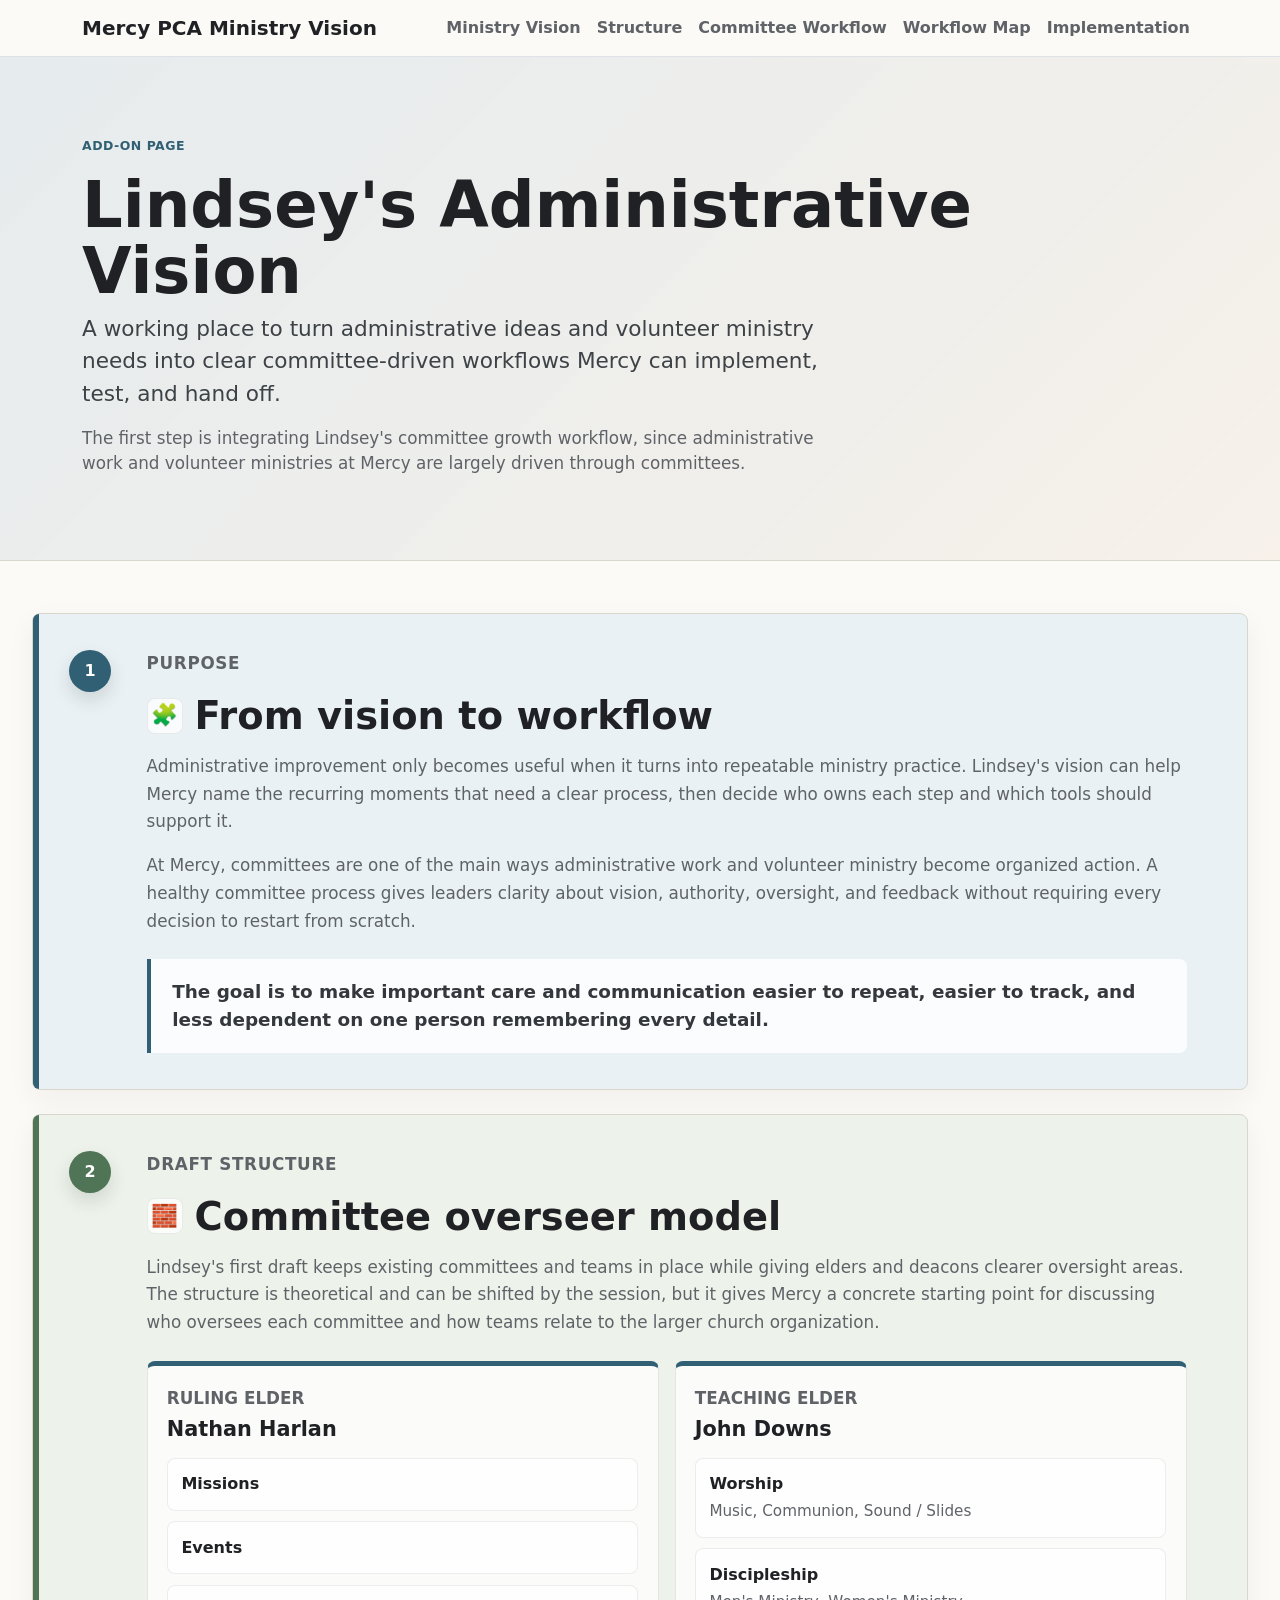
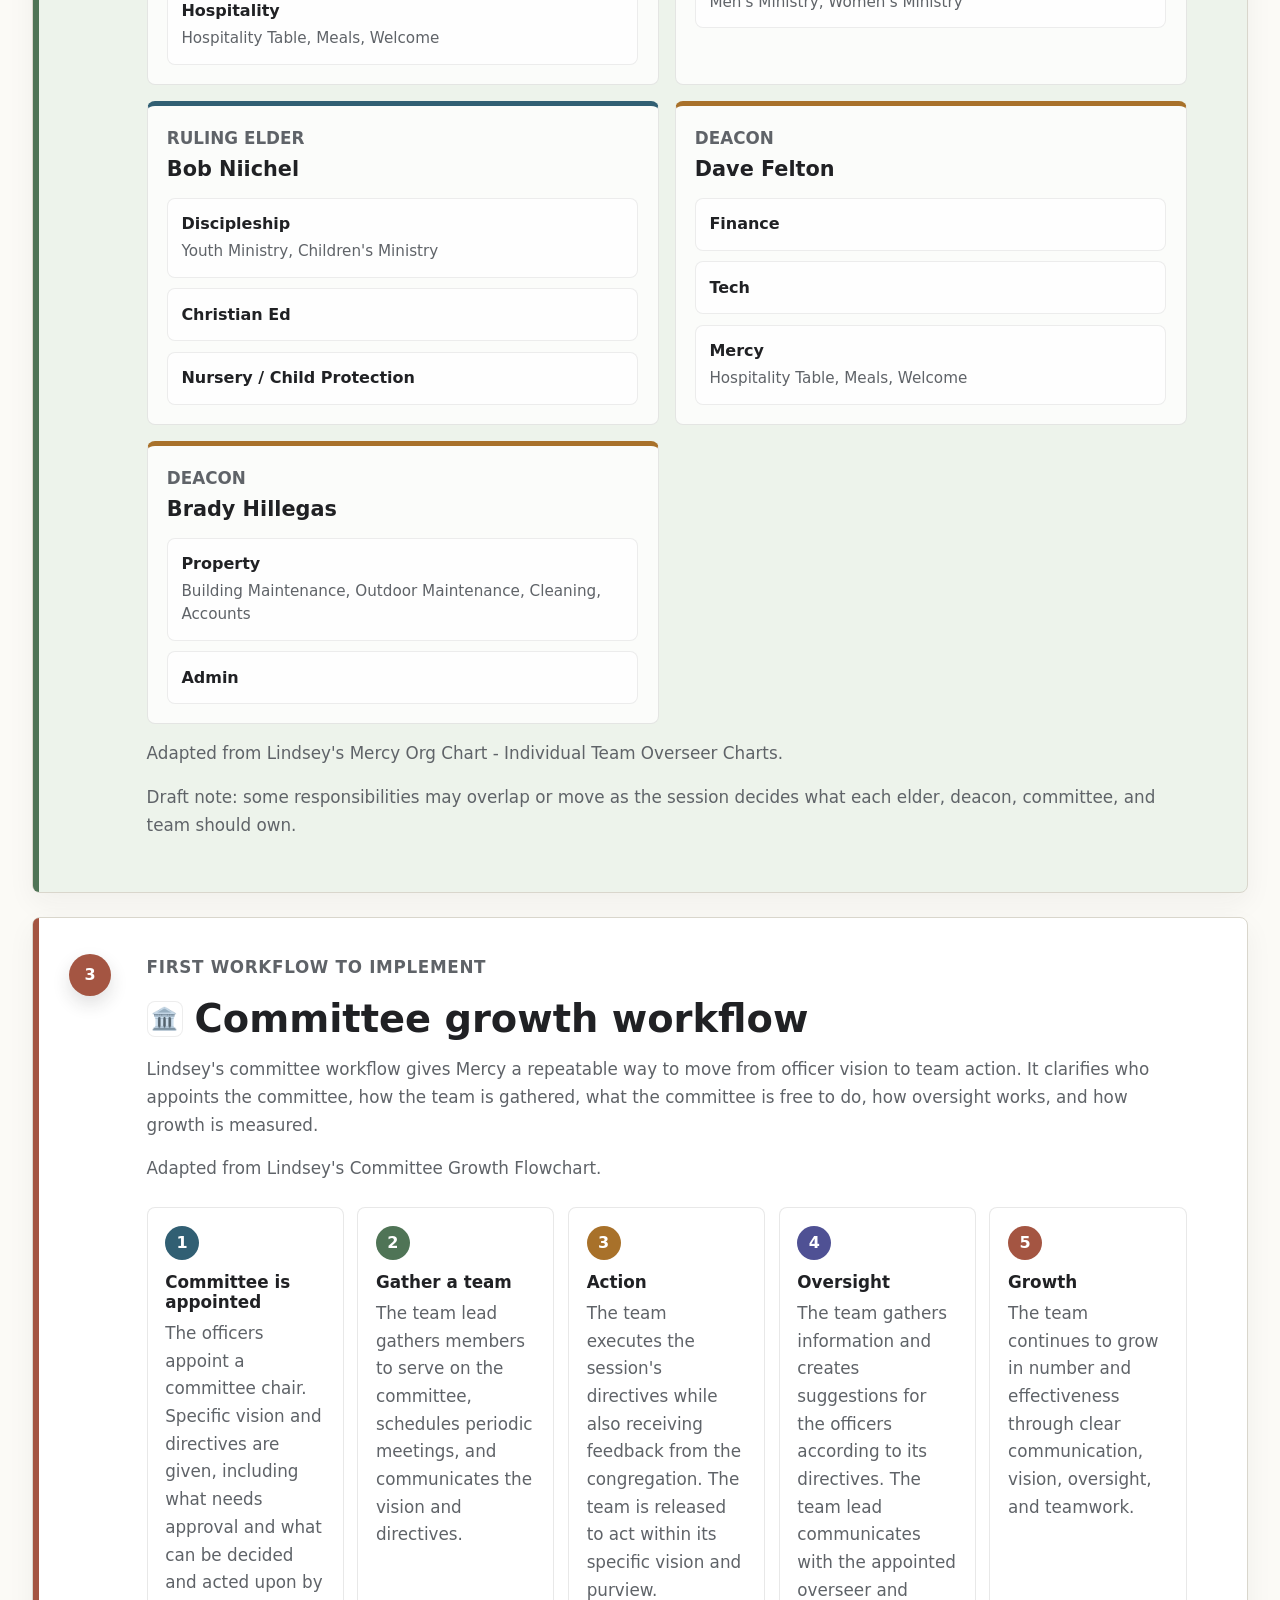
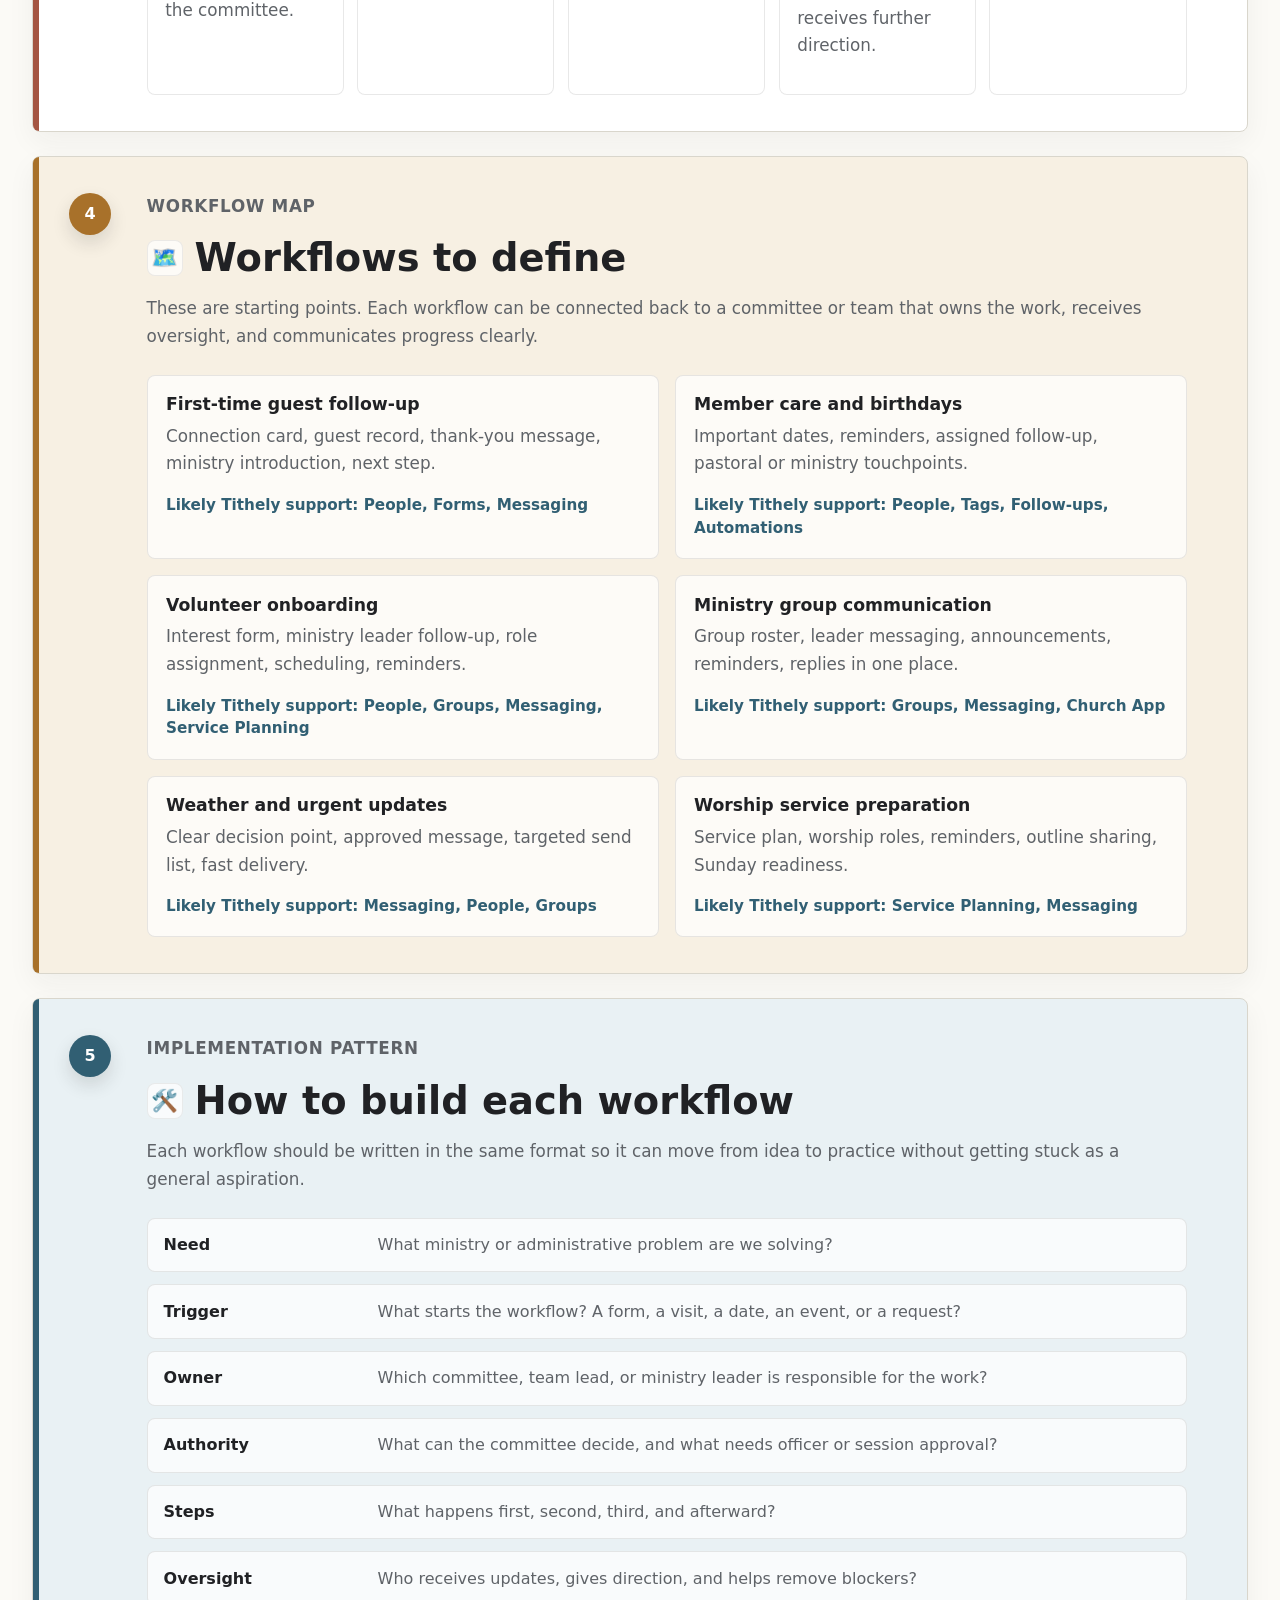
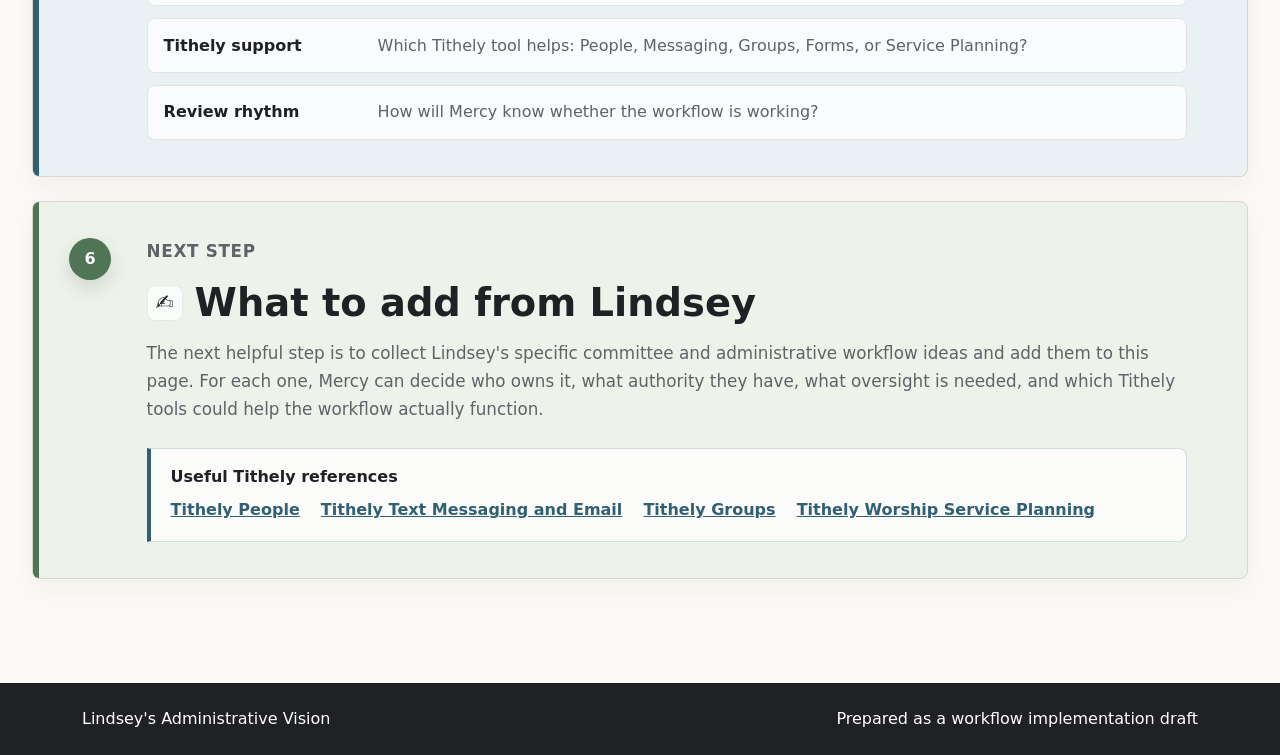
==== admin-vision.html @ e44c1cf3 "Add draft committee overseer structure" ====
<!doctype html>
<html lang="en">
  <head>
    <meta charset="utf-8">
    <meta name="viewport" content="width=device-width, initial-scale=1">
    <title>Lindsey's Administrative Vision | Mercy PCA</title>
    <meta
      name="description"
      content="A working page for translating Lindsey's administrative vision into clear Mercy PCA workflows."
    >
    <link
      href="https://cdn.jsdelivr.net/npm/bootstrap@5.3.3/dist/css/bootstrap.min.css"
      rel="stylesheet"
      crossorigin="anonymous"
    >
    <link
      rel="stylesheet"
      href="https://cdn.jsdelivr.net/npm/bootstrap-icons@1.11.3/font/bootstrap-icons.min.css"
    >
    <link rel="stylesheet" href="styles.css">
  </head>
  <body>
    <nav class="navbar navbar-expand-lg sticky-top border-bottom">
      <div class="container">
        <a class="navbar-brand fw-semibold" href="index.html">Mercy PCA Ministry Vision</a>
        <button
          class="navbar-toggler"
          type="button"
          data-bs-toggle="collapse"
          data-bs-target="#mainNav"
          aria-controls="mainNav"
          aria-expanded="false"
          aria-label="Toggle navigation"
        >
          <span class="navbar-toggler-icon"></span>
        </button>
        <div class="collapse navbar-collapse" id="mainNav">
          <ul class="navbar-nav ms-auto">
            <li class="nav-item"><a class="nav-link" href="index.html">Ministry Vision</a></li>
            <li class="nav-item"><a class="nav-link" href="#overseer-structure">Structure</a></li>
            <li class="nav-item"><a class="nav-link" href="#committee-workflow">Committee Workflow</a></li>
            <li class="nav-item"><a class="nav-link" href="#workflow-map">Workflow Map</a></li>
            <li class="nav-item"><a class="nav-link" href="#implementation">Implementation</a></li>
          </ul>
        </div>
      </div>
    </nav>

    <header class="page-header" id="top">
      <div class="container">
        <p class="eyebrow">Add-on page</p>
        <h1>Lindsey's Administrative Vision</h1>
        <p class="lead">
          A working place to turn administrative ideas and volunteer ministry needs into clear
          committee-driven workflows Mercy can implement, test, and hand off.
        </p>
        <p class="supporting-lead">
          The first step is integrating Lindsey's committee growth workflow, since administrative
          work and volunteer ministries at Mercy are largely driven through committees.
        </p>
      </div>
    </header>

    <main class="container main-document">
      <section class="document-section">
        <div class="section-number">1</div>
        <div class="section-body">
          <p class="section-kicker">Purpose</p>
          <h2><span class="heading-emoji" aria-hidden="true">🧩</span>From vision to workflow</h2>
          <p>
            Administrative improvement only becomes useful when it turns into repeatable ministry
            practice. Lindsey's vision can help Mercy name the recurring moments that need a clear
            process, then decide who owns each step and which tools should support it.
          </p>
          <p>
            At Mercy, committees are one of the main ways administrative work and volunteer ministry
            become organized action. A healthy committee process gives leaders clarity about vision,
            authority, oversight, and feedback without requiring every decision to restart from
            scratch.
          </p>
          <blockquote>
            The goal is to make important care and communication easier to repeat, easier to track,
            and less dependent on one person remembering every detail.
          </blockquote>
        </div>
      </section>

      <section class="document-section" id="overseer-structure">
        <div class="section-number">2</div>
        <div class="section-body">
          <p class="section-kicker">Draft structure</p>
          <h2><span class="heading-emoji" aria-hidden="true">🧱</span>Committee overseer model</h2>
          <p>
            Lindsey's first draft keeps existing committees and teams in place while giving elders
            and deacons clearer oversight areas. The structure is theoretical and can be shifted by
            the session, but it gives Mercy a concrete starting point for discussing who oversees
            each committee and how teams relate to the larger church organization.
          </p>

          <div class="overseer-grid">
            <article class="overseer-card elder">
              <p class="role-label">Ruling Elder</p>
              <h3>Nathan Harlan</h3>
              <div class="committee-list">
                <div><strong>Missions</strong></div>
                <div><strong>Events</strong></div>
                <div>
                  <strong>Hospitality</strong>
                  <span>Hospitality Table, Meals, Welcome</span>
                </div>
              </div>
            </article>

            <article class="overseer-card elder">
              <p class="role-label">Teaching Elder</p>
              <h3>John Downs</h3>
              <div class="committee-list">
                <div>
                  <strong>Worship</strong>
                  <span>Music, Communion, Sound / Slides</span>
                </div>
                <div>
                  <strong>Discipleship</strong>
                  <span>Men's Ministry, Women's Ministry</span>
                </div>
              </div>
            </article>

            <article class="overseer-card elder">
              <p class="role-label">Ruling Elder</p>
              <h3>Bob Niichel</h3>
              <div class="committee-list">
                <div>
                  <strong>Discipleship</strong>
                  <span>Youth Ministry, Children's Ministry</span>
                </div>
                <div><strong>Christian Ed</strong></div>
                <div><strong>Nursery / Child Protection</strong></div>
              </div>
            </article>

            <article class="overseer-card deacon">
              <p class="role-label">Deacon</p>
              <h3>Dave Felton</h3>
              <div class="committee-list">
                <div><strong>Finance</strong></div>
                <div><strong>Tech</strong></div>
                <div>
                  <strong>Mercy</strong>
                  <span>Hospitality Table, Meals, Welcome</span>
                </div>
              </div>
            </article>

            <article class="overseer-card deacon">
              <p class="role-label">Deacon</p>
              <h3>Brady Hillegas</h3>
              <div class="committee-list">
                <div>
                  <strong>Property</strong>
                  <span>Building Maintenance, Outdoor Maintenance, Cleaning, Accounts</span>
                </div>
                <div><strong>Admin</strong></div>
              </div>
            </article>
          </div>

          <p class="source-note">
            Adapted from Lindsey's Mercy Org Chart - Individual Team Overseer Charts.
          </p>
          <p class="source-note">
            Draft note: some responsibilities may overlap or move as the session decides what each
            elder, deacon, committee, and team should own.
          </p>
        </div>
      </section>

      <section class="document-section" id="committee-workflow">
        <div class="section-number">3</div>
        <div class="section-body">
          <p class="section-kicker">First workflow to implement</p>
          <h2><span class="heading-emoji" aria-hidden="true">🏛️</span>Committee growth workflow</h2>
          <p>
            Lindsey's committee workflow gives Mercy a repeatable way to move from officer vision
            to team action. It clarifies who appoints the committee, how the team is gathered, what
            the committee is free to do, how oversight works, and how growth is measured.
          </p>
          <p class="source-note">Adapted from Lindsey's Committee Growth Flowchart.</p>

          <div class="flow-steps">
            <article>
              <span>1</span>
              <h3>Committee is appointed</h3>
              <p>
                The officers appoint a committee chair. Specific vision and directives are given,
                including what needs approval and what can be decided and acted upon by the
                committee.
              </p>
            </article>
            <article>
              <span>2</span>
              <h3>Gather a team</h3>
              <p>
                The team lead gathers members to serve on the committee, schedules periodic
                meetings, and communicates the vision and directives.
              </p>
            </article>
            <article>
              <span>3</span>
              <h3>Action</h3>
              <p>
                The team executes the session's directives while also receiving feedback from the
                congregation. The team is released to act within its specific vision and purview.
              </p>
            </article>
            <article>
              <span>4</span>
              <h3>Oversight</h3>
              <p>
                The team gathers information and creates suggestions for the officers according to
                its directives. The team lead communicates with the appointed overseer and receives
                further direction.
              </p>
            </article>
            <article>
              <span>5</span>
              <h3>Growth</h3>
              <p>
                The team continues to grow in number and effectiveness through clear communication,
                vision, oversight, and teamwork.
              </p>
            </article>
          </div>
        </div>
      </section>

      <section class="document-section" id="workflow-map">
        <div class="section-number">4</div>
        <div class="section-body">
          <p class="section-kicker">Workflow map</p>
          <h2><span class="heading-emoji" aria-hidden="true">🗺️</span>Workflows to define</h2>
          <p>
            These are starting points. Each workflow can be connected back to a committee or team
            that owns the work, receives oversight, and communicates progress clearly.
          </p>

          <div class="workflow-grid">
            <article class="workflow-card">
              <h3>First-time guest follow-up</h3>
              <p>Connection card, guest record, thank-you message, ministry introduction, next step.</p>
              <span>Likely Tithely support: People, Forms, Messaging</span>
            </article>
            <article class="workflow-card">
              <h3>Member care and birthdays</h3>
              <p>Important dates, reminders, assigned follow-up, pastoral or ministry touchpoints.</p>
              <span>Likely Tithely support: People, Tags, Follow-ups, Automations</span>
            </article>
            <article class="workflow-card">
              <h3>Volunteer onboarding</h3>
              <p>Interest form, ministry leader follow-up, role assignment, scheduling, reminders.</p>
              <span>Likely Tithely support: People, Groups, Messaging, Service Planning</span>
            </article>
            <article class="workflow-card">
              <h3>Ministry group communication</h3>
              <p>Group roster, leader messaging, announcements, reminders, replies in one place.</p>
              <span>Likely Tithely support: Groups, Messaging, Church App</span>
            </article>
            <article class="workflow-card">
              <h3>Weather and urgent updates</h3>
              <p>Clear decision point, approved message, targeted send list, fast delivery.</p>
              <span>Likely Tithely support: Messaging, People, Groups</span>
            </article>
            <article class="workflow-card">
              <h3>Worship service preparation</h3>
              <p>Service plan, worship roles, reminders, outline sharing, Sunday readiness.</p>
              <span>Likely Tithely support: Service Planning, Messaging</span>
            </article>
          </div>
        </div>
      </section>

      <section class="document-section" id="implementation">
        <div class="section-number">5</div>
        <div class="section-body">
          <p class="section-kicker">Implementation pattern</p>
          <h2><span class="heading-emoji" aria-hidden="true">🛠️</span>How to build each workflow</h2>
          <p>
            Each workflow should be written in the same format so it can move from idea to practice
            without getting stuck as a general aspiration.
          </p>

          <div class="implementation-list">
            <div>
              <strong>Need</strong>
              <span>What ministry or administrative problem are we solving?</span>
            </div>
            <div>
              <strong>Trigger</strong>
              <span>What starts the workflow? A form, a visit, a date, an event, or a request?</span>
            </div>
            <div>
              <strong>Owner</strong>
              <span>Which committee, team lead, or ministry leader is responsible for the work?</span>
            </div>
            <div>
              <strong>Authority</strong>
              <span>What can the committee decide, and what needs officer or session approval?</span>
            </div>
            <div>
              <strong>Steps</strong>
              <span>What happens first, second, third, and afterward?</span>
            </div>
            <div>
              <strong>Oversight</strong>
              <span>Who receives updates, gives direction, and helps remove blockers?</span>
            </div>
            <div>
              <strong>Tithely support</strong>
              <span>Which Tithely tool helps: People, Messaging, Groups, Forms, or Service Planning?</span>
            </div>
            <div>
              <strong>Review rhythm</strong>
              <span>How will Mercy know whether the workflow is working?</span>
            </div>
          </div>
        </div>
      </section>

      <section class="document-section">
        <div class="section-number">6</div>
        <div class="section-body">
          <p class="section-kicker">Next step</p>
          <h2><span class="heading-emoji" aria-hidden="true">✍️</span>What to add from Lindsey</h2>
          <p>
            The next helpful step is to collect Lindsey's specific committee and administrative
            workflow ideas and add them to this page. For each one, Mercy can decide who owns it,
            what authority they have, what oversight is needed, and which Tithely tools could help
            the workflow actually function.
          </p>
          <div class="tool-connection">
            <h3>Useful Tithely references</h3>
            <a href="https://get.tithe.ly/product/people" target="_blank" rel="noopener">
              Tithely People
            </a>
            <a href="https://get.tithe.ly/product/church-text-messaging-and-email" target="_blank" rel="noopener">
              Tithely Text Messaging and Email
            </a>
            <a href="https://get.tithe.ly/product/groups" target="_blank" rel="noopener">
              Tithely Groups
            </a>
            <a href="https://get.tithe.ly/product/service-planning" target="_blank" rel="noopener">
              Tithely Worship Service Planning
            </a>
          </div>
        </div>
      </section>
    </main>

    <footer class="py-4">
      <div class="container d-flex flex-column flex-md-row gap-2 justify-content-between">
        <span>Lindsey's Administrative Vision</span>
        <span>Prepared as a workflow implementation draft</span>
      </div>
    </footer>

    <script
      src="https://cdn.jsdelivr.net/npm/bootstrap@5.3.3/dist/js/bootstrap.bundle.min.js"
      crossorigin="anonymous"
    ></script>
  </body>
</html>
---- styles.css ----
:root {
  --ink: #202124;
  --muted-ink: #5f6368;
  --line: #d9d6cc;
  --paper: #fbfaf6;
  --accent: #315f73;
  --green: #4f7456;
  --gold: #a8712a;
  --clay: #a45542;
  --blue-soft: #e9f1f4;
  --green-soft: #edf3eb;
  --gold-soft: #f7f0e3;
  --clay-soft: #f5ebe7;
}

* {
  letter-spacing: 0;
}

body {
  background:
    linear-gradient(180deg, #ffffff 0, var(--paper) 420px),
    var(--paper);
  color: var(--ink);
  font-family: system-ui, -apple-system, BlinkMacSystemFont, "Segoe UI", sans-serif;
}

html {
  scroll-padding-top: 82px;
}

.navbar {
  background: rgba(251, 250, 246, 0.96);
  backdrop-filter: blur(10px);
}

.navbar-brand,
.nav-link:hover {
  color: var(--ink);
}

.nav-link {
  color: var(--muted-ink);
  font-weight: 600;
}

.page-header {
  padding: 5rem 0 4.25rem;
  background:
    linear-gradient(135deg, rgba(49, 95, 115, 0.12), rgba(168, 113, 42, 0.1)),
    #ffffff;
  border-bottom: 1px solid var(--line);
  scroll-margin-top: 82px;
}

.page-header h1 {
  max-width: 920px;
  font-size: clamp(2.4rem, 5vw, 4.25rem);
  line-height: 1.04;
  font-weight: 800;
}

.lead {
  max-width: 760px;
  color: #3d4246;
  font-size: clamp(1.1rem, 2vw, 1.35rem);
}

.supporting-lead {
  max-width: 760px;
  color: var(--muted-ink);
  font-size: 1.05rem;
}

.eyebrow,
.section-kicker {
  color: var(--accent);
  font-size: 0.78rem;
  font-weight: 800;
  letter-spacing: 0.04em;
  text-transform: uppercase;
}

.btn {
  border-radius: 6px;
  font-weight: 700;
}

.btn-primary {
  --bs-btn-bg: var(--accent);
  --bs-btn-border-color: var(--accent);
  --bs-btn-hover-bg: #244b5d;
  --bs-btn-hover-border-color: #244b5d;
}

.main-document {
  max-width: 1240px;
  padding-top: 3.25rem;
  padding-bottom: 5rem;
}

.document-section {
  position: relative;
  display: grid;
  grid-template-columns: 56px minmax(0, 1fr);
  gap: 1.35rem;
  margin-bottom: 1.5rem;
  padding: 2.25rem;
  background: rgba(255, 255, 255, 0.72);
  border: 1px solid var(--line);
  border-radius: 8px;
  box-shadow: 0 10px 28px rgba(32, 33, 36, 0.05);
  scroll-margin-top: 82px;
}

.document-section::before {
  content: "";
  position: absolute;
  inset: 0 auto 0 0;
  width: 6px;
  background: var(--accent);
  border-radius: 8px 0 0 8px;
}

.document-section:nth-of-type(4n + 1) {
  background: var(--blue-soft);
}

.document-section:nth-of-type(4n + 2) {
  background: var(--green-soft);
}

.document-section:nth-of-type(4n + 3) {
  background: #ffffff;
}

.document-section:nth-of-type(4n) {
  background: var(--gold-soft);
}

.document-section:nth-of-type(4n + 2)::before,
.document-section:nth-of-type(4n + 2) .section-number {
  background: var(--green);
}

.document-section:nth-of-type(4n + 3)::before,
.document-section:nth-of-type(4n + 3) .section-number {
  background: var(--clay);
}

.document-section:nth-of-type(4n)::before,
.document-section:nth-of-type(4n) .section-number {
  background: var(--gold);
}

.section-number {
  display: grid;
  place-items: center;
  width: 42px;
  height: 42px;
  color: #ffffff;
  background: var(--accent);
  border-radius: 50%;
  font-weight: 800;
  box-shadow: 0 8px 18px rgba(32, 33, 36, 0.14);
}

.section-body {
  max-width: 1040px;
}

.section-body h2 {
  display: flex;
  align-items: center;
  gap: 0.75rem;
  margin-bottom: 1rem;
  font-size: clamp(1.7rem, 3vw, 2.45rem);
  line-height: 1.12;
  font-weight: 800;
}

.heading-emoji {
  display: inline-grid;
  flex: 0 0 auto;
  place-items: center;
  width: 2.25rem;
  height: 2.25rem;
  background: rgba(255, 255, 255, 0.72);
  border: 1px solid rgba(32, 33, 36, 0.08);
  border-radius: 8px;
  font-size: 1.35rem;
}

.section-body p,
.section-body li,
.value-row span {
  color: var(--muted-ink);
  font-size: 1.05rem;
  line-height: 1.65;
}

blockquote {
  margin: 1.5rem 0 0;
  padding: 1.2rem 1.35rem;
  color: #34383c;
  background: rgba(255, 255, 255, 0.82);
  border-left: 4px solid var(--accent);
  border-radius: 0 8px 8px 0;
  font-size: 1.15rem;
  font-weight: 700;
}

.result {
  margin-bottom: 0;
  color: var(--ink);
  font-weight: 700;
}

.tool-connection {
  margin-top: 1.5rem;
  padding: 1.15rem 1.25rem;
  background: rgba(255, 255, 255, 0.76);
  border: 1px solid rgba(49, 95, 115, 0.2);
  border-left: 4px solid var(--accent);
  border-radius: 0 8px 8px 0;
}

.tool-connection h3 {
  margin-bottom: 0.4rem;
  font-size: 1rem;
  font-weight: 800;
}

.tool-connection p,
.side-benefit p {
  margin-bottom: 0.5rem;
}

.tool-connection a,
.source-note a,
.side-benefit a {
  display: inline-block;
  margin: 0.35rem 1rem 0 0;
  color: var(--accent);
  font-weight: 800;
}

.value-map {
  margin-top: 1.5rem;
  border-top: 1px solid var(--line);
  background: rgba(255, 255, 255, 0.5);
}

.value-row {
  display: grid;
  grid-template-columns: minmax(170px, 0.35fr) 1fr;
  gap: 1rem;
  padding: 1rem;
  border-bottom: 1px solid var(--line);
}

.value-row:nth-child(odd) {
  background: rgba(255, 255, 255, 0.55);
}

.value-row strong {
  font-size: 1.02rem;
}

.side-benefit {
  margin-top: 1.5rem;
  padding: 1.15rem 1.25rem;
  background: rgba(255, 255, 255, 0.72);
  border: 1px solid rgba(168, 113, 42, 0.24);
  border-left: 4px solid var(--gold);
  border-radius: 0 8px 8px 0;
}

.side-benefit h3 {
  margin-bottom: 0.4rem;
  font-size: 1rem;
  font-weight: 800;
}

.workflow-grid {
  display: grid;
  grid-template-columns: repeat(2, minmax(0, 1fr));
  gap: 1rem;
  margin-top: 1.5rem;
}

.overseer-grid {
  display: grid;
  grid-template-columns: repeat(2, minmax(0, 1fr));
  gap: 1rem;
  margin-top: 1.5rem;
}

.overseer-card {
  padding: 1.2rem;
  background: rgba(255, 255, 255, 0.74);
  border: 1px solid rgba(32, 33, 36, 0.1);
  border-top: 5px solid var(--accent);
  border-radius: 8px;
}

.overseer-card.deacon {
  border-top-color: var(--gold);
}

.role-label {
  margin-bottom: 0.25rem;
  color: var(--accent);
  font-size: 0.78rem;
  font-weight: 800;
  text-transform: uppercase;
}

.overseer-card h3 {
  margin-bottom: 1rem;
  font-size: 1.3rem;
  font-weight: 800;
}

.committee-list {
  display: grid;
  gap: 0.65rem;
}

.committee-list div {
  padding: 0.85rem;
  background: rgba(255, 255, 255, 0.7);
  border: 1px solid rgba(32, 33, 36, 0.08);
  border-radius: 8px;
}

.committee-list strong {
  display: block;
}

.committee-list span {
  display: block;
  margin-top: 0.25rem;
  color: var(--muted-ink);
  font-size: 0.95rem;
}

.flow-steps {
  display: grid;
  grid-template-columns: repeat(5, minmax(0, 1fr));
  gap: 0.85rem;
  margin-top: 1.5rem;
}

.flow-steps article {
  position: relative;
  padding: 1.1rem;
  background: rgba(255, 255, 255, 0.76);
  border: 1px solid rgba(32, 33, 36, 0.1);
  border-radius: 8px;
}

.flow-steps span {
  display: grid;
  place-items: center;
  width: 34px;
  height: 34px;
  margin-bottom: 0.75rem;
  color: #ffffff;
  background: var(--accent);
  border-radius: 50%;
  font-weight: 800;
}

.flow-steps article:nth-child(2) span {
  background: var(--green);
}

.flow-steps article:nth-child(3) span {
  background: var(--gold);
}

.flow-steps article:nth-child(4) span {
  background: #4f5194;
}

.flow-steps article:nth-child(5) span {
  background: var(--clay);
}

.flow-steps h3 {
  margin-bottom: 0.5rem;
  font-size: 1.05rem;
  font-weight: 800;
}

.workflow-card {
  padding: 1.15rem;
  background: rgba(255, 255, 255, 0.72);
  border: 1px solid rgba(32, 33, 36, 0.1);
  border-radius: 8px;
}

.workflow-card h3 {
  margin-bottom: 0.5rem;
  font-size: 1.08rem;
  font-weight: 800;
}

.workflow-card span {
  display: block;
  color: var(--accent);
  font-size: 0.95rem;
  font-weight: 800;
}

.implementation-list {
  display: grid;
  gap: 0.75rem;
  margin-top: 1.5rem;
}

.implementation-list div {
  display: grid;
  grid-template-columns: minmax(150px, 0.25fr) 1fr;
  gap: 1rem;
  padding: 0.9rem 1rem;
  background: rgba(255, 255, 255, 0.72);
  border: 1px solid rgba(32, 33, 36, 0.1);
  border-radius: 8px;
}

.implementation-list strong {
  color: var(--ink);
}

.implementation-list span {
  color: var(--muted-ink);
}

.next-steps {
  display: grid;
  gap: 0.75rem;
  margin-bottom: 0;
  padding-left: 1.3rem;
}

.source-note {
  margin-top: 1rem;
}

footer {
  color: #ffffff;
  background: #202124;
}

@media (max-width: 700px) {
  .document-section {
    grid-template-columns: 1fr;
    gap: 0.75rem;
    padding: 1.5rem;
  }

  .value-row {
    grid-template-columns: 1fr;
    gap: 0.25rem;
  }

  .workflow-grid,
  .overseer-grid,
  .flow-steps,
  .implementation-list div {
    grid-template-columns: 1fr;
  }
}

@media (max-width: 575.98px) {
  .page-header {
    padding: 3rem 0 2.5rem;
  }

  .page-header .btn {
    width: 100%;
  }
}

@media print {
  .navbar,
  footer {
    display: none !important;
  }

  body,
  .page-header,
  blockquote {
    background: #ffffff !important;
  }

  .page-header {
    padding: 1rem 0 2rem;
  }
}
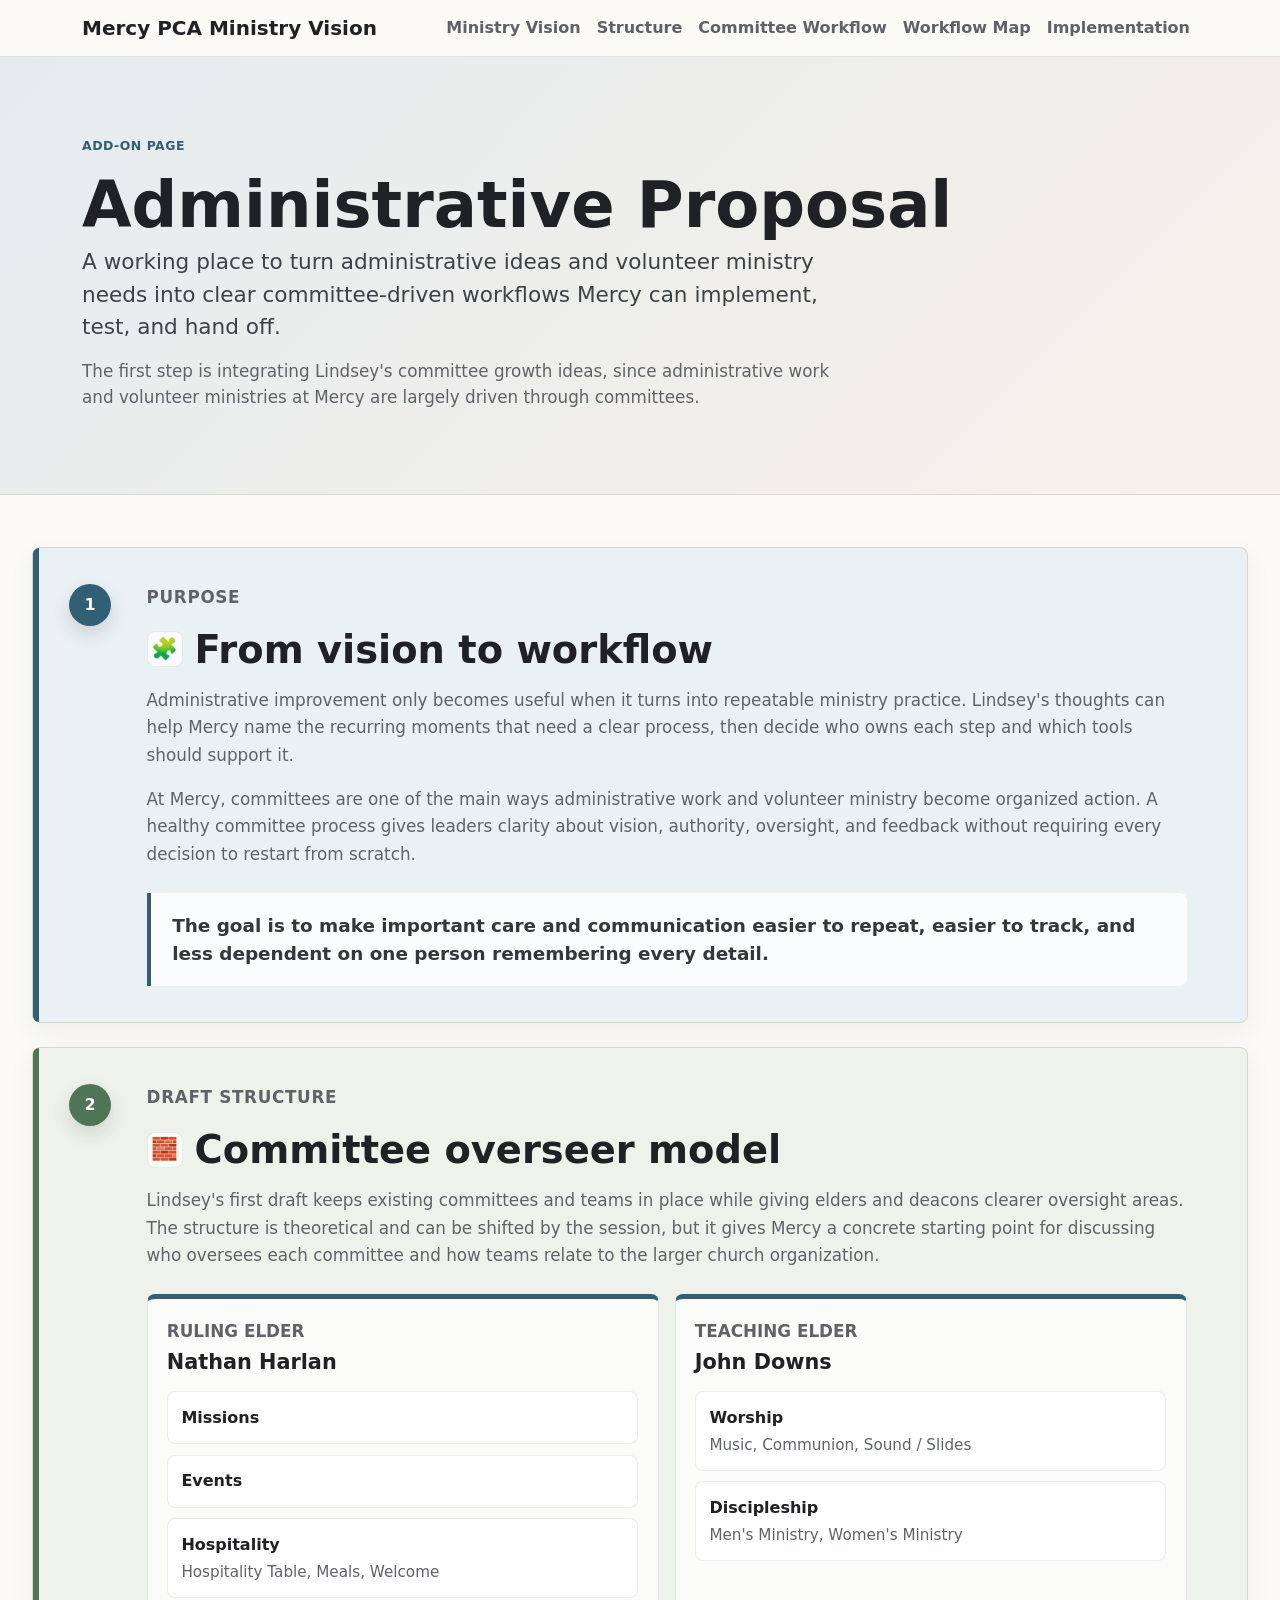
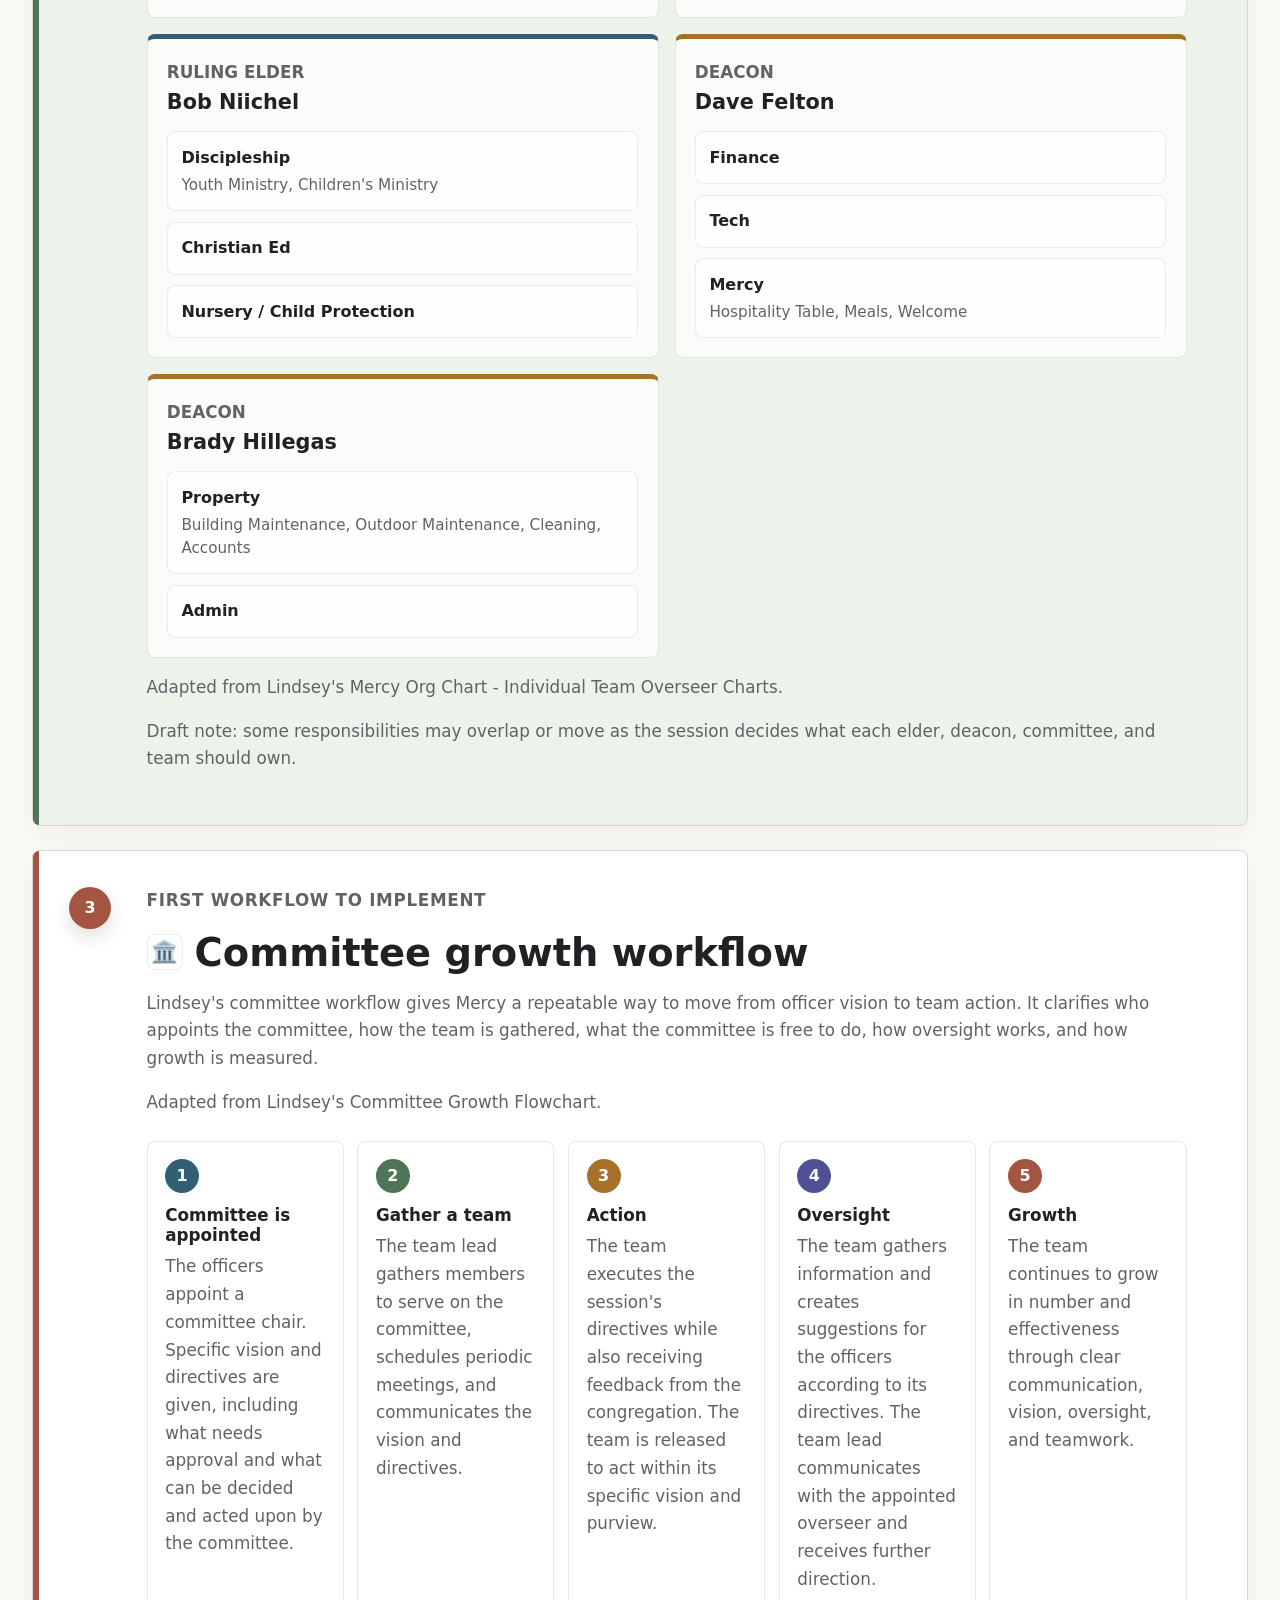
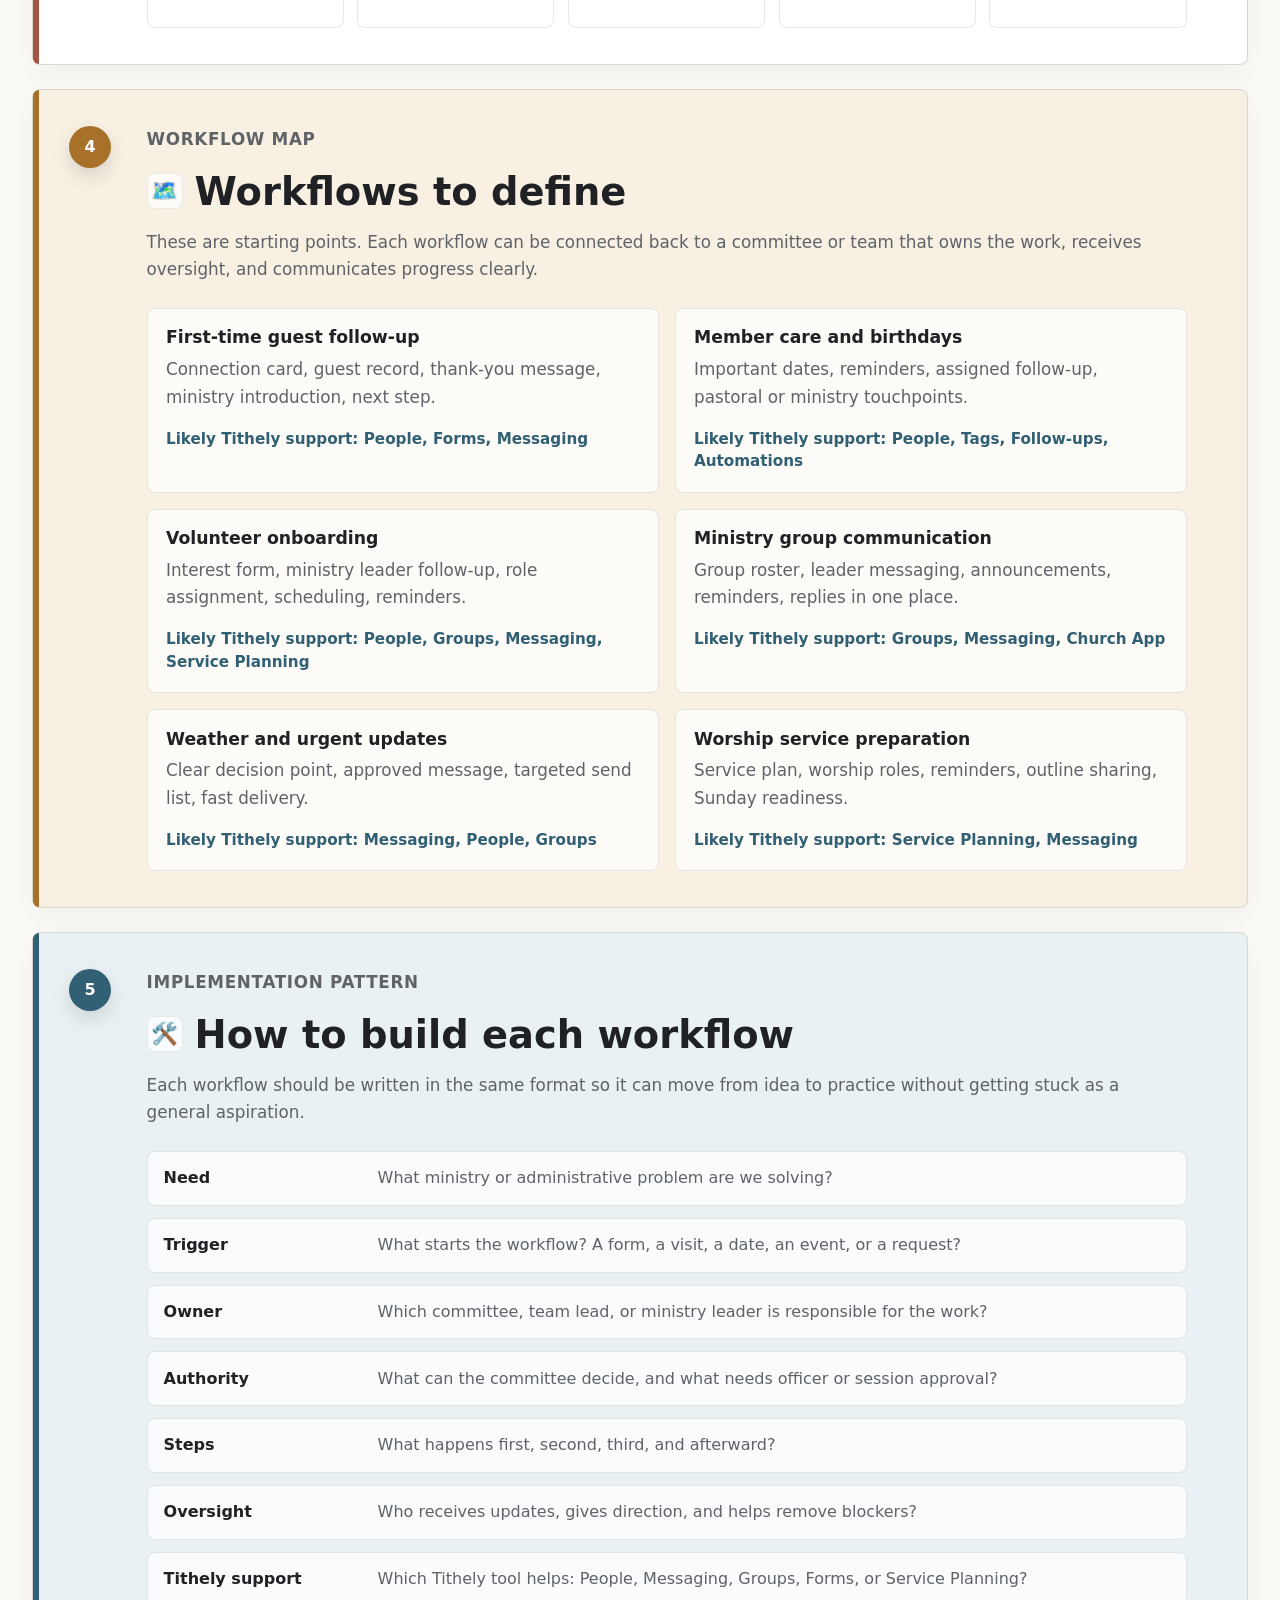
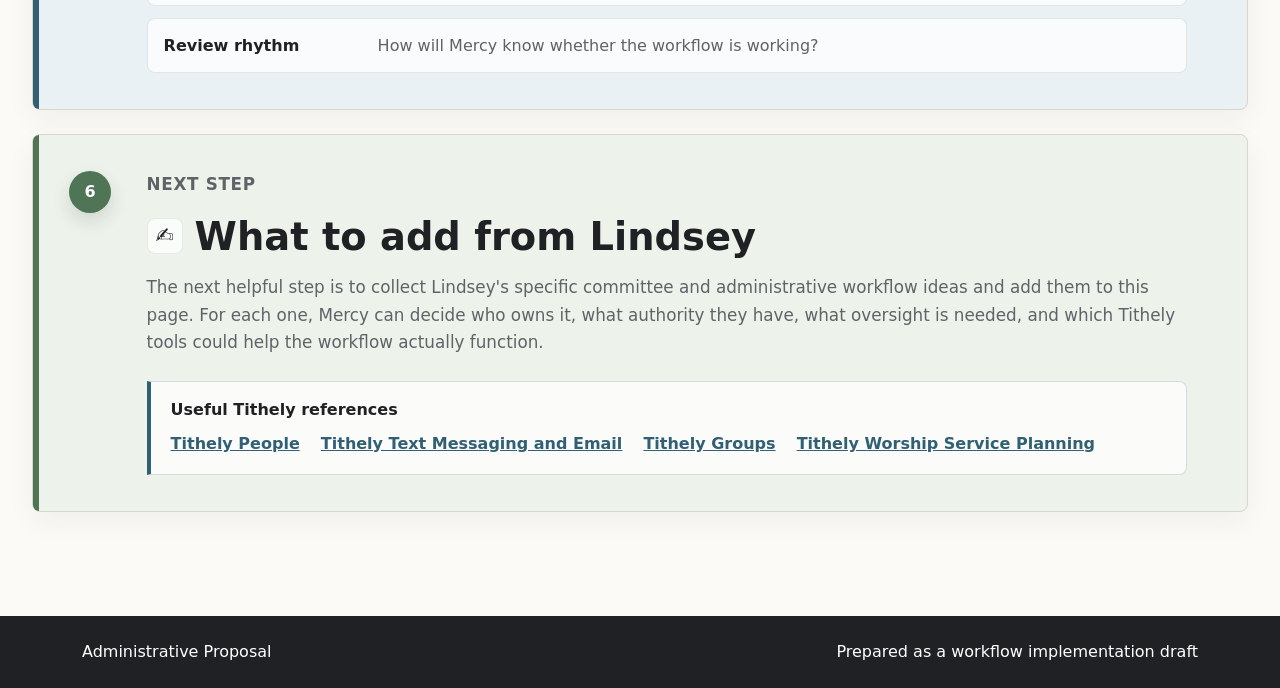
==== commit e544c775: "Rename admin vision page as proposal" ====
--- a/admin-vision.html
+++ b/admin-vision.html
@@ -3,10 +3,10 @@
   <head>
     <meta charset="utf-8">
     <meta name="viewport" content="width=device-width, initial-scale=1">
-    <title>Lindsey's Administrative Vision | Mercy PCA</title>
+    <title>Administrative Proposal | Mercy PCA</title>
     <meta
       name="description"
-      content="A working page for translating Lindsey's administrative vision into clear Mercy PCA workflows."
+      content="A working page for translating administrative ideas into clear Mercy PCA workflows."
     >
     <link
       href="https://cdn.jsdelivr.net/npm/bootstrap@5.3.3/dist/css/bootstrap.min.css"
@@ -49,13 +49,13 @@
     <header class="page-header" id="top">
       <div class="container">
         <p class="eyebrow">Add-on page</p>
-        <h1>Lindsey's Administrative Vision</h1>
+        <h1>Administrative Proposal</h1>
         <p class="lead">
           A working place to turn administrative ideas and volunteer ministry needs into clear
           committee-driven workflows Mercy can implement, test, and hand off.
         </p>
         <p class="supporting-lead">
-          The first step is integrating Lindsey's committee growth workflow, since administrative
+          The first step is integrating Lindsey's committee growth ideas, since administrative
           work and volunteer ministries at Mercy are largely driven through committees.
         </p>
       </div>
@@ -69,7 +69,7 @@
           <h2><span class="heading-emoji" aria-hidden="true">🧩</span>From vision to workflow</h2>
           <p>
             Administrative improvement only becomes useful when it turns into repeatable ministry
-            practice. Lindsey's vision can help Mercy name the recurring moments that need a clear
+            practice. Lindsey's thoughts can help Mercy name the recurring moments that need a clear
             process, then decide who owns each step and which tools should support it.
           </p>
           <p>
@@ -358,7 +358,7 @@
 
     <footer class="py-4">
       <div class="container d-flex flex-column flex-md-row gap-2 justify-content-between">
-        <span>Lindsey's Administrative Vision</span>
+        <span>Administrative Proposal</span>
         <span>Prepared as a workflow implementation draft</span>
       </div>
     </footer>
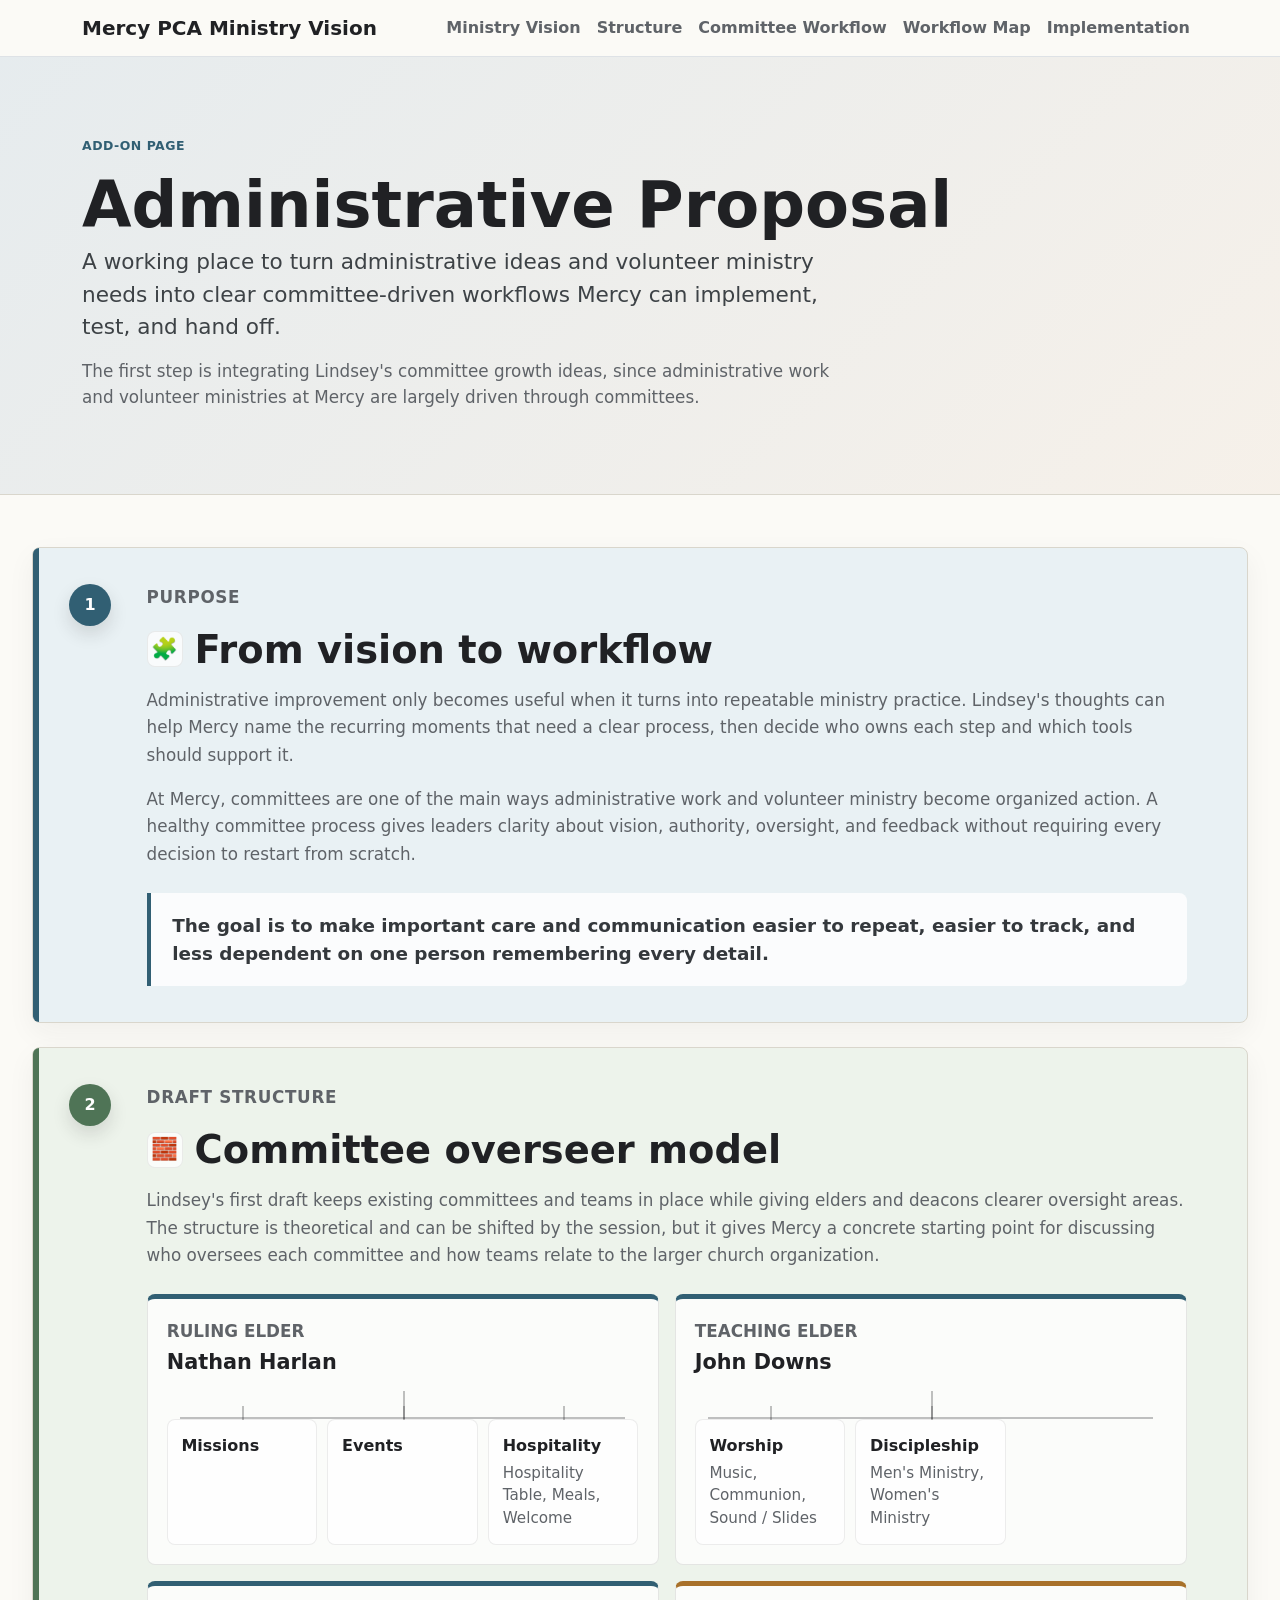
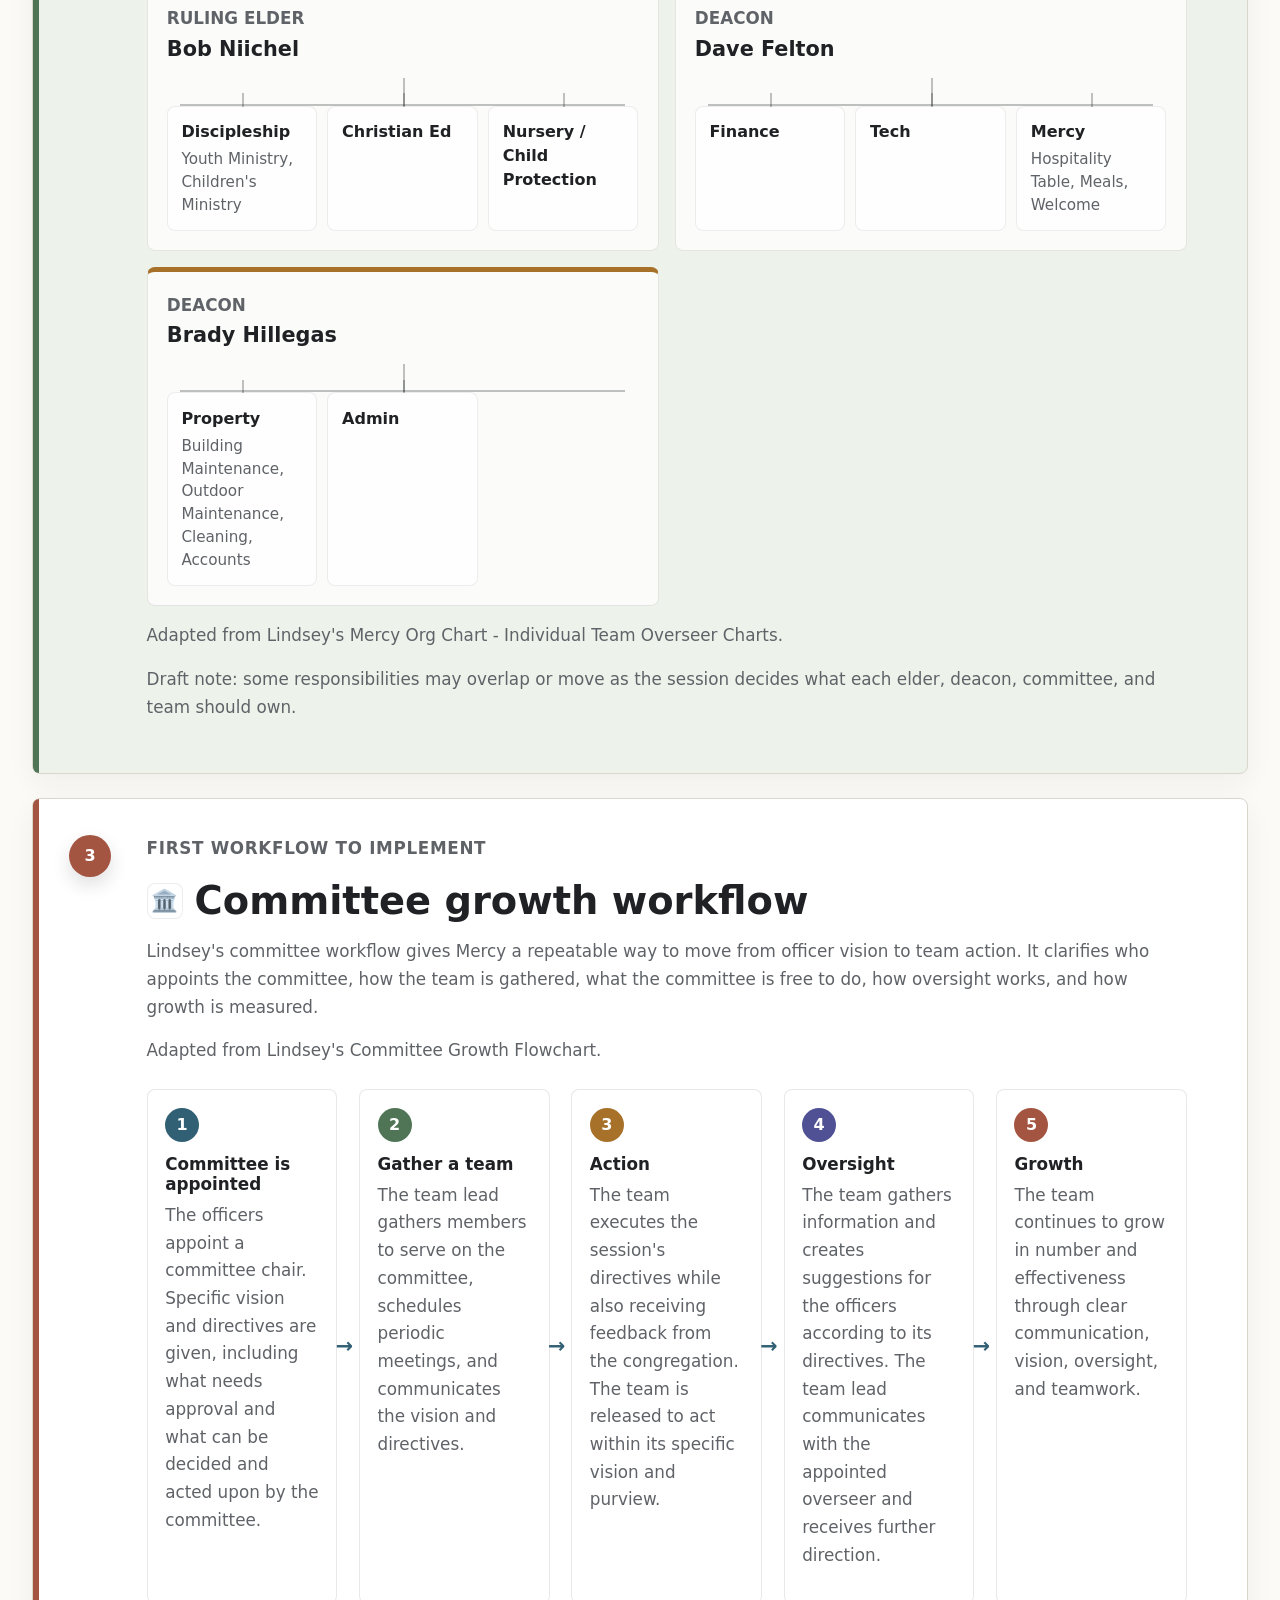
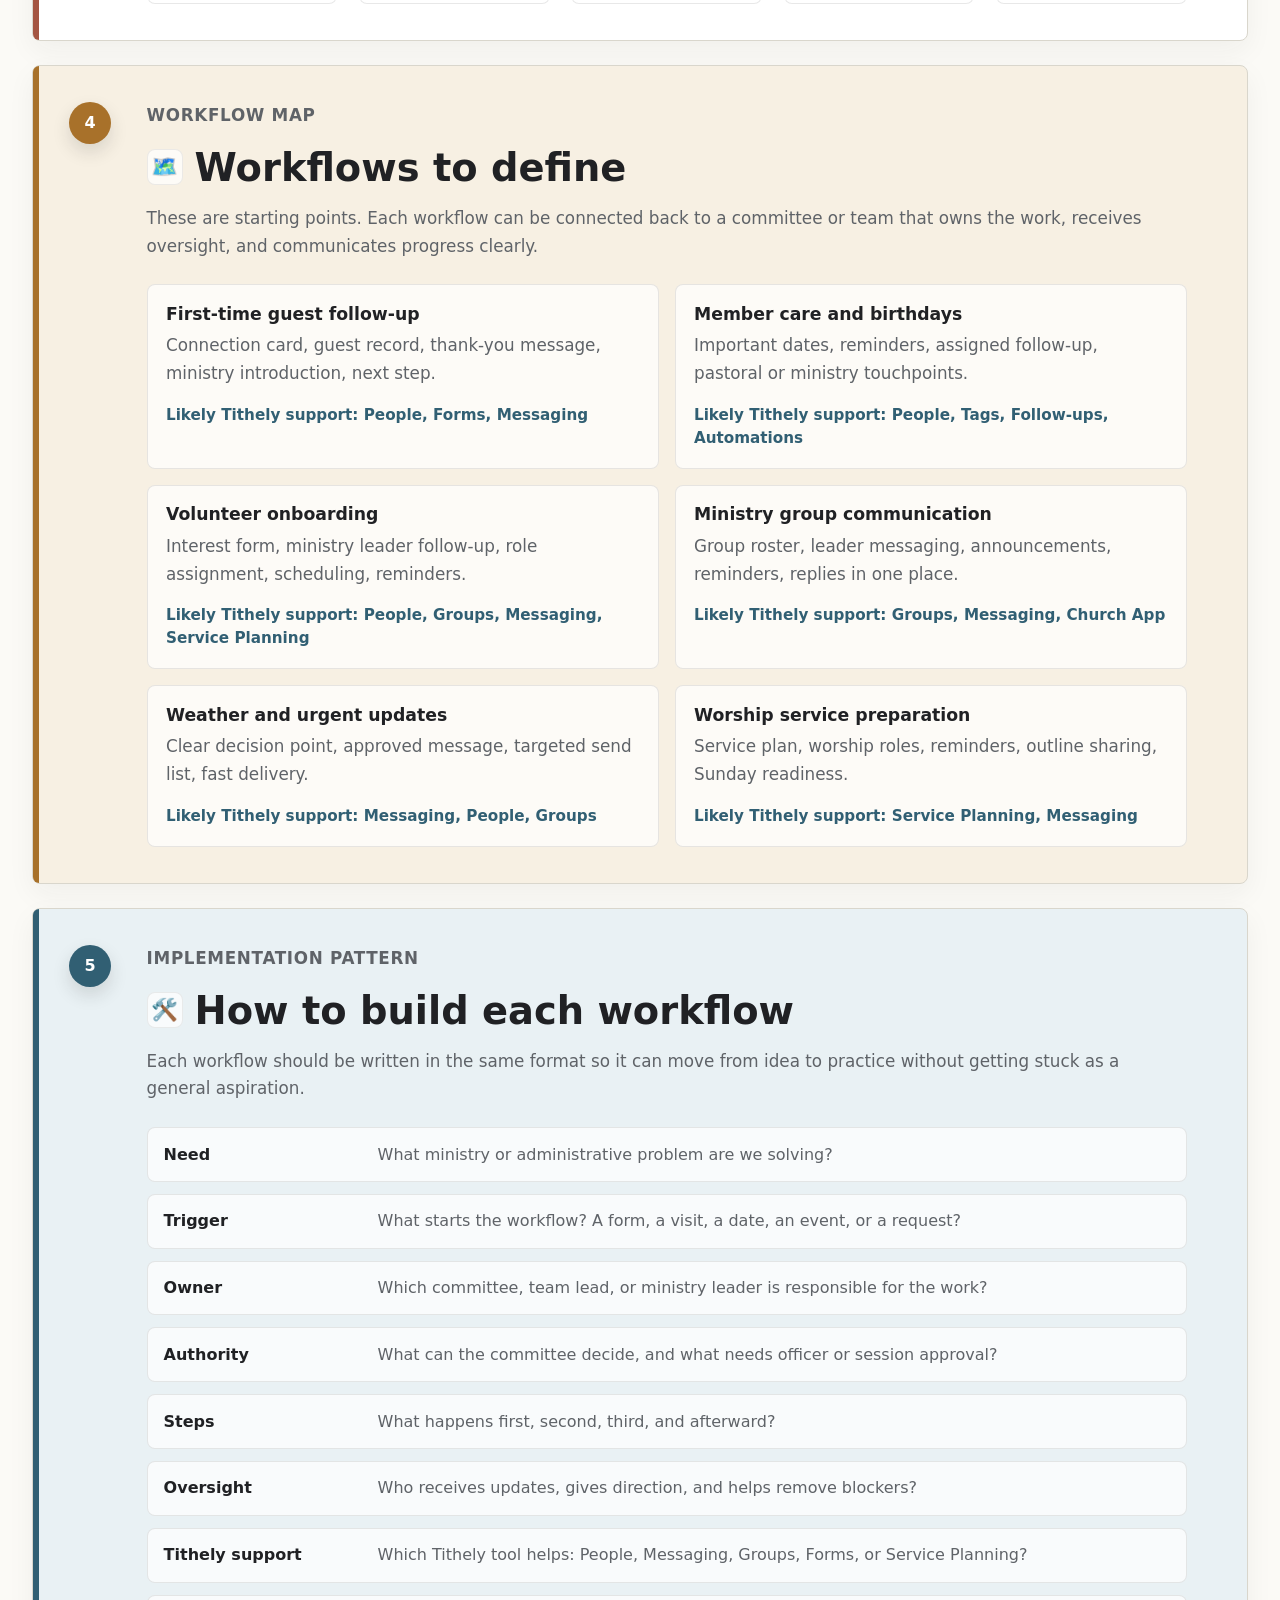
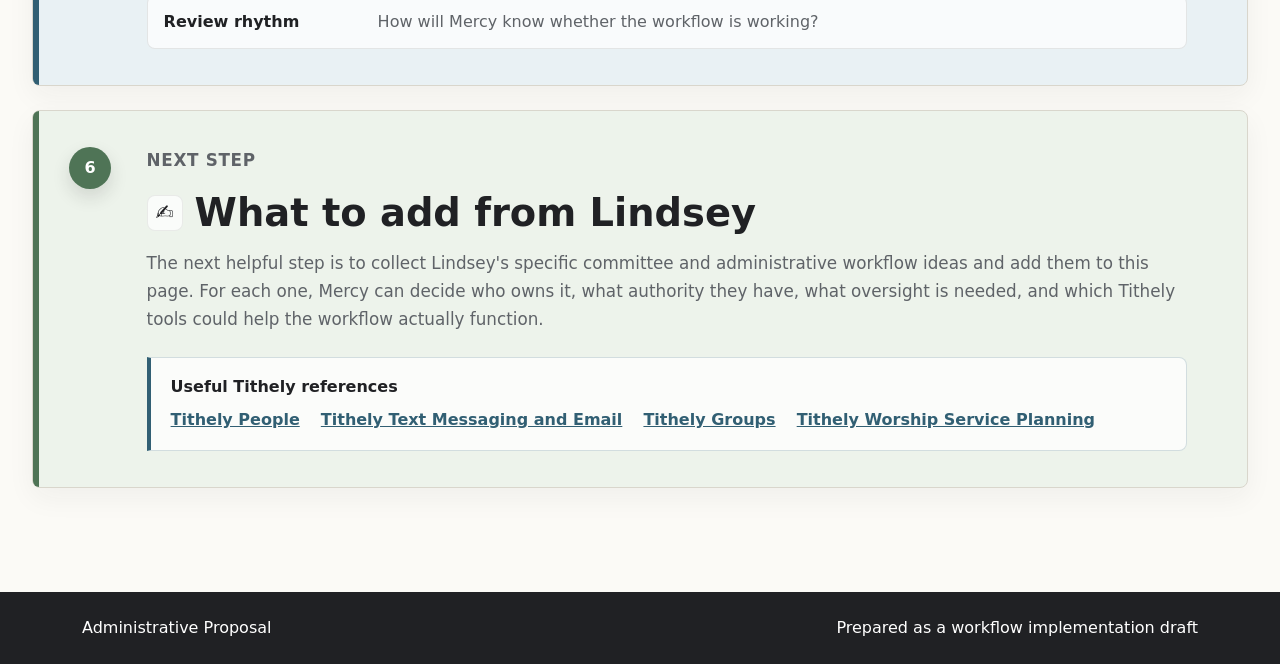
==== commit 0fc16a17: "Add pictorial workflow diagrams" ====
--- a/admin-vision.html
+++ b/admin-vision.html
@@ -101,6 +101,7 @@
             <article class="overseer-card elder">
               <p class="role-label">Ruling Elder</p>
               <h3>Nathan Harlan</h3>
+              <div class="org-branch" aria-hidden="true"></div>
               <div class="committee-list">
                 <div><strong>Missions</strong></div>
                 <div><strong>Events</strong></div>
@@ -114,6 +115,7 @@
             <article class="overseer-card elder">
               <p class="role-label">Teaching Elder</p>
               <h3>John Downs</h3>
+              <div class="org-branch" aria-hidden="true"></div>
               <div class="committee-list">
                 <div>
                   <strong>Worship</strong>
@@ -129,6 +131,7 @@
             <article class="overseer-card elder">
               <p class="role-label">Ruling Elder</p>
               <h3>Bob Niichel</h3>
+              <div class="org-branch" aria-hidden="true"></div>
               <div class="committee-list">
                 <div>
                   <strong>Discipleship</strong>
@@ -142,6 +145,7 @@
             <article class="overseer-card deacon">
               <p class="role-label">Deacon</p>
               <h3>Dave Felton</h3>
+              <div class="org-branch" aria-hidden="true"></div>
               <div class="committee-list">
                 <div><strong>Finance</strong></div>
                 <div><strong>Tech</strong></div>
@@ -155,6 +159,7 @@
             <article class="overseer-card deacon">
               <p class="role-label">Deacon</p>
               <h3>Brady Hillegas</h3>
+              <div class="org-branch" aria-hidden="true"></div>
               <div class="committee-list">
                 <div>
                   <strong>Property</strong>
--- a/styles.css
+++ b/styles.css
@@ -210,6 +210,45 @@
   font-weight: 700;
 }
 
+.pathway-diagram {
+  display: grid;
+  grid-template-columns: repeat(7, auto);
+  align-items: stretch;
+  gap: 0.75rem;
+  margin-top: 1.5rem;
+}
+
+.pathway-node {
+  display: grid;
+  gap: 0.25rem;
+  min-width: 150px;
+  padding: 1rem;
+  background: rgba(255, 255, 255, 0.78);
+  border: 1px solid rgba(32, 33, 36, 0.1);
+  border-radius: 8px;
+}
+
+.pathway-node span {
+  font-size: 1.45rem;
+}
+
+.pathway-node strong {
+  font-size: 1.05rem;
+}
+
+.pathway-node small {
+  color: var(--muted-ink);
+  font-weight: 700;
+}
+
+.pathway-arrow {
+  display: grid;
+  place-items: center;
+  color: var(--accent);
+  font-size: 1.5rem;
+  font-weight: 800;
+}
+
 .result {
   margin-bottom: 0;
   color: var(--ink);
@@ -297,6 +336,7 @@
 }
 
 .overseer-card {
+  position: relative;
   padding: 1.2rem;
   background: rgba(255, 255, 255, 0.74);
   border: 1px solid rgba(32, 33, 36, 0.1);
@@ -322,16 +362,50 @@
   font-weight: 800;
 }
 
+.org-branch {
+  position: relative;
+  height: 28px;
+  margin: 0 0.85rem;
+}
+
+.org-branch::before {
+  content: "";
+  position: absolute;
+  inset: 0 50% auto 50%;
+  height: 28px;
+  border-left: 2px solid rgba(32, 33, 36, 0.28);
+}
+
+.org-branch::after {
+  content: "";
+  position: absolute;
+  right: 0;
+  bottom: 0;
+  left: 0;
+  border-top: 2px solid rgba(32, 33, 36, 0.28);
+}
+
 .committee-list {
   display: grid;
+  grid-template-columns: repeat(3, minmax(0, 1fr));
   gap: 0.65rem;
 }
 
 .committee-list div {
+  position: relative;
   padding: 0.85rem;
   background: rgba(255, 255, 255, 0.7);
   border: 1px solid rgba(32, 33, 36, 0.08);
   border-radius: 8px;
+}
+
+.committee-list div::before {
+  content: "";
+  position: absolute;
+  top: -0.85rem;
+  left: 50%;
+  height: 0.85rem;
+  border-left: 2px solid rgba(32, 33, 36, 0.28);
 }
 
 .committee-list strong {
@@ -348,7 +422,7 @@
 .flow-steps {
   display: grid;
   grid-template-columns: repeat(5, minmax(0, 1fr));
-  gap: 0.85rem;
+  gap: 1.35rem;
   margin-top: 1.5rem;
 }
 
@@ -358,6 +432,17 @@
   background: rgba(255, 255, 255, 0.76);
   border: 1px solid rgba(32, 33, 36, 0.1);
   border-radius: 8px;
+}
+
+.flow-steps article:not(:last-child)::after {
+  content: "→";
+  position: absolute;
+  top: 50%;
+  right: -1.05rem;
+  transform: translateY(-50%);
+  color: var(--accent);
+  font-size: 1.3rem;
+  font-weight: 800;
 }
 
 .flow-steps span {
@@ -469,8 +554,23 @@
   .workflow-grid,
   .overseer-grid,
   .flow-steps,
+  .pathway-diagram,
   .implementation-list div {
     grid-template-columns: 1fr;
+  }
+
+  .pathway-arrow,
+  .flow-steps article:not(:last-child)::after,
+  .org-branch {
+    display: none;
+  }
+
+  .committee-list {
+    grid-template-columns: 1fr;
+  }
+
+  .committee-list div::before {
+    display: none;
   }
 }
 
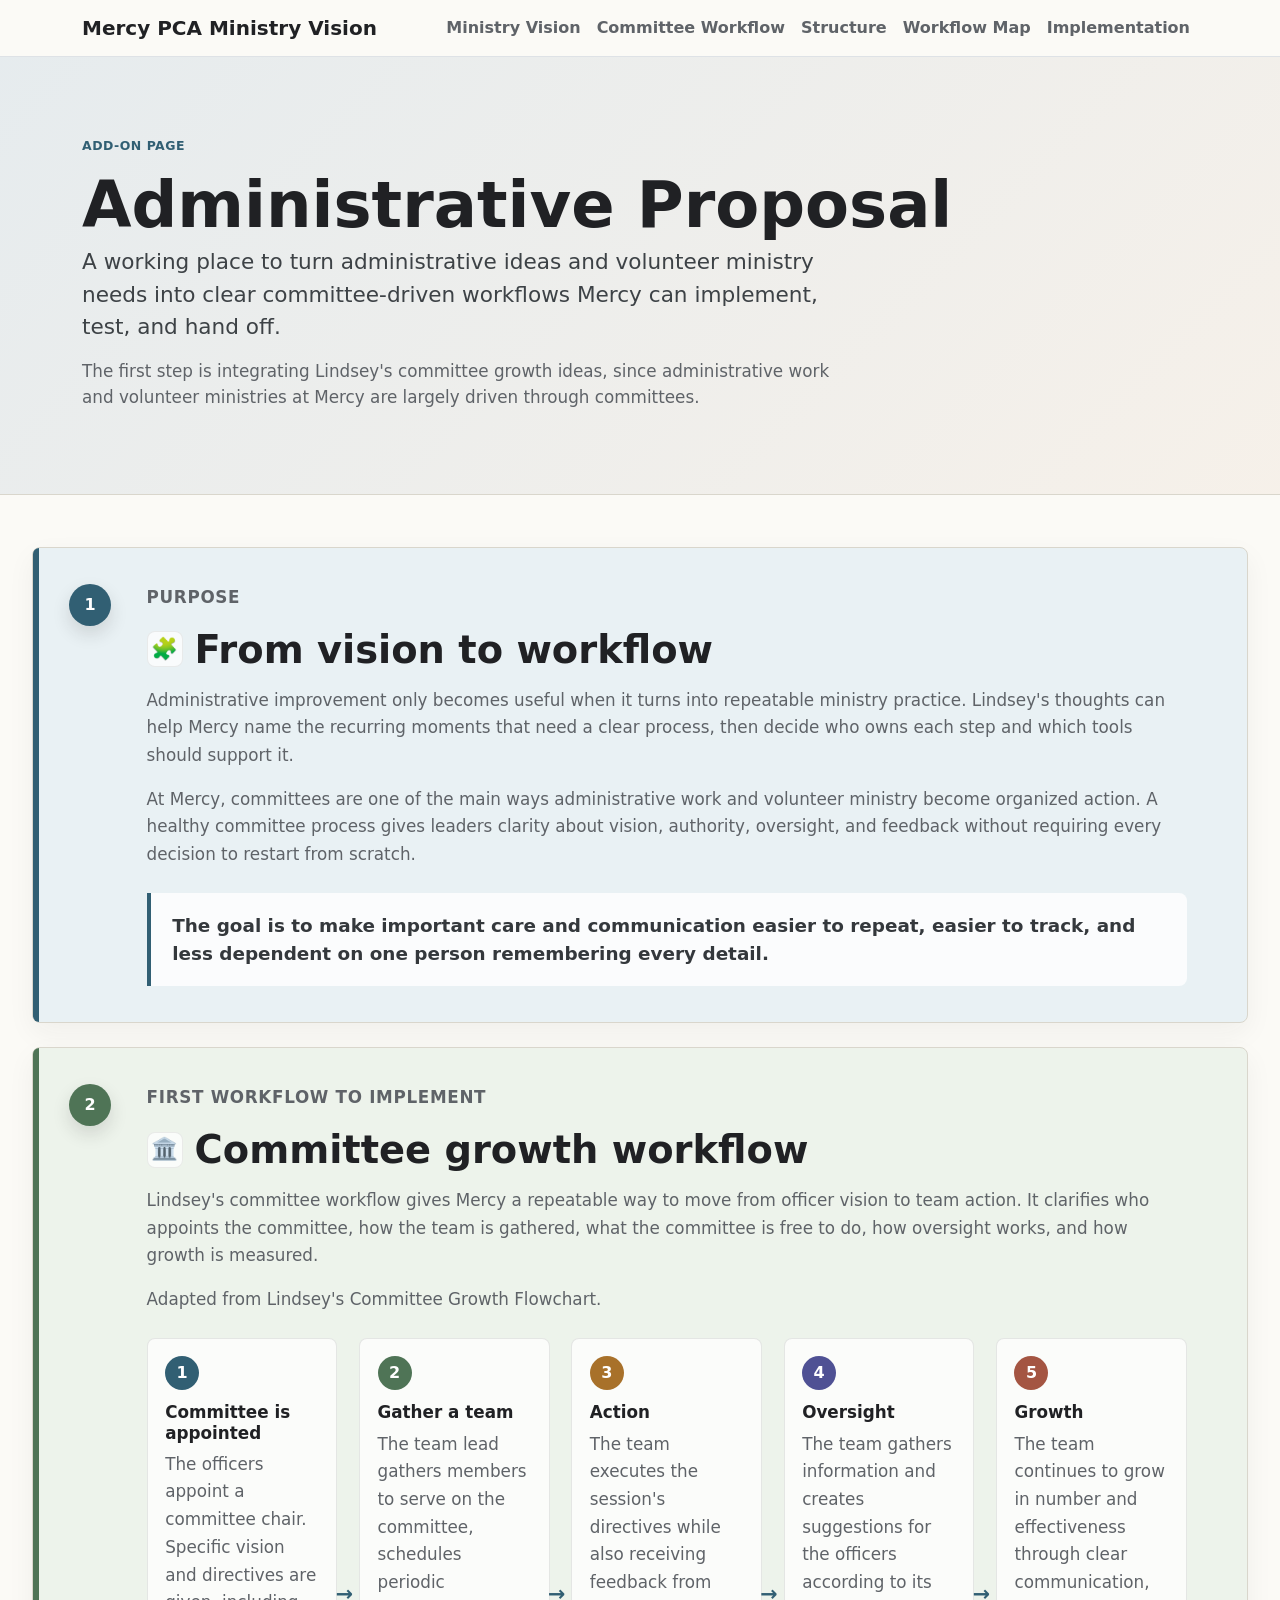
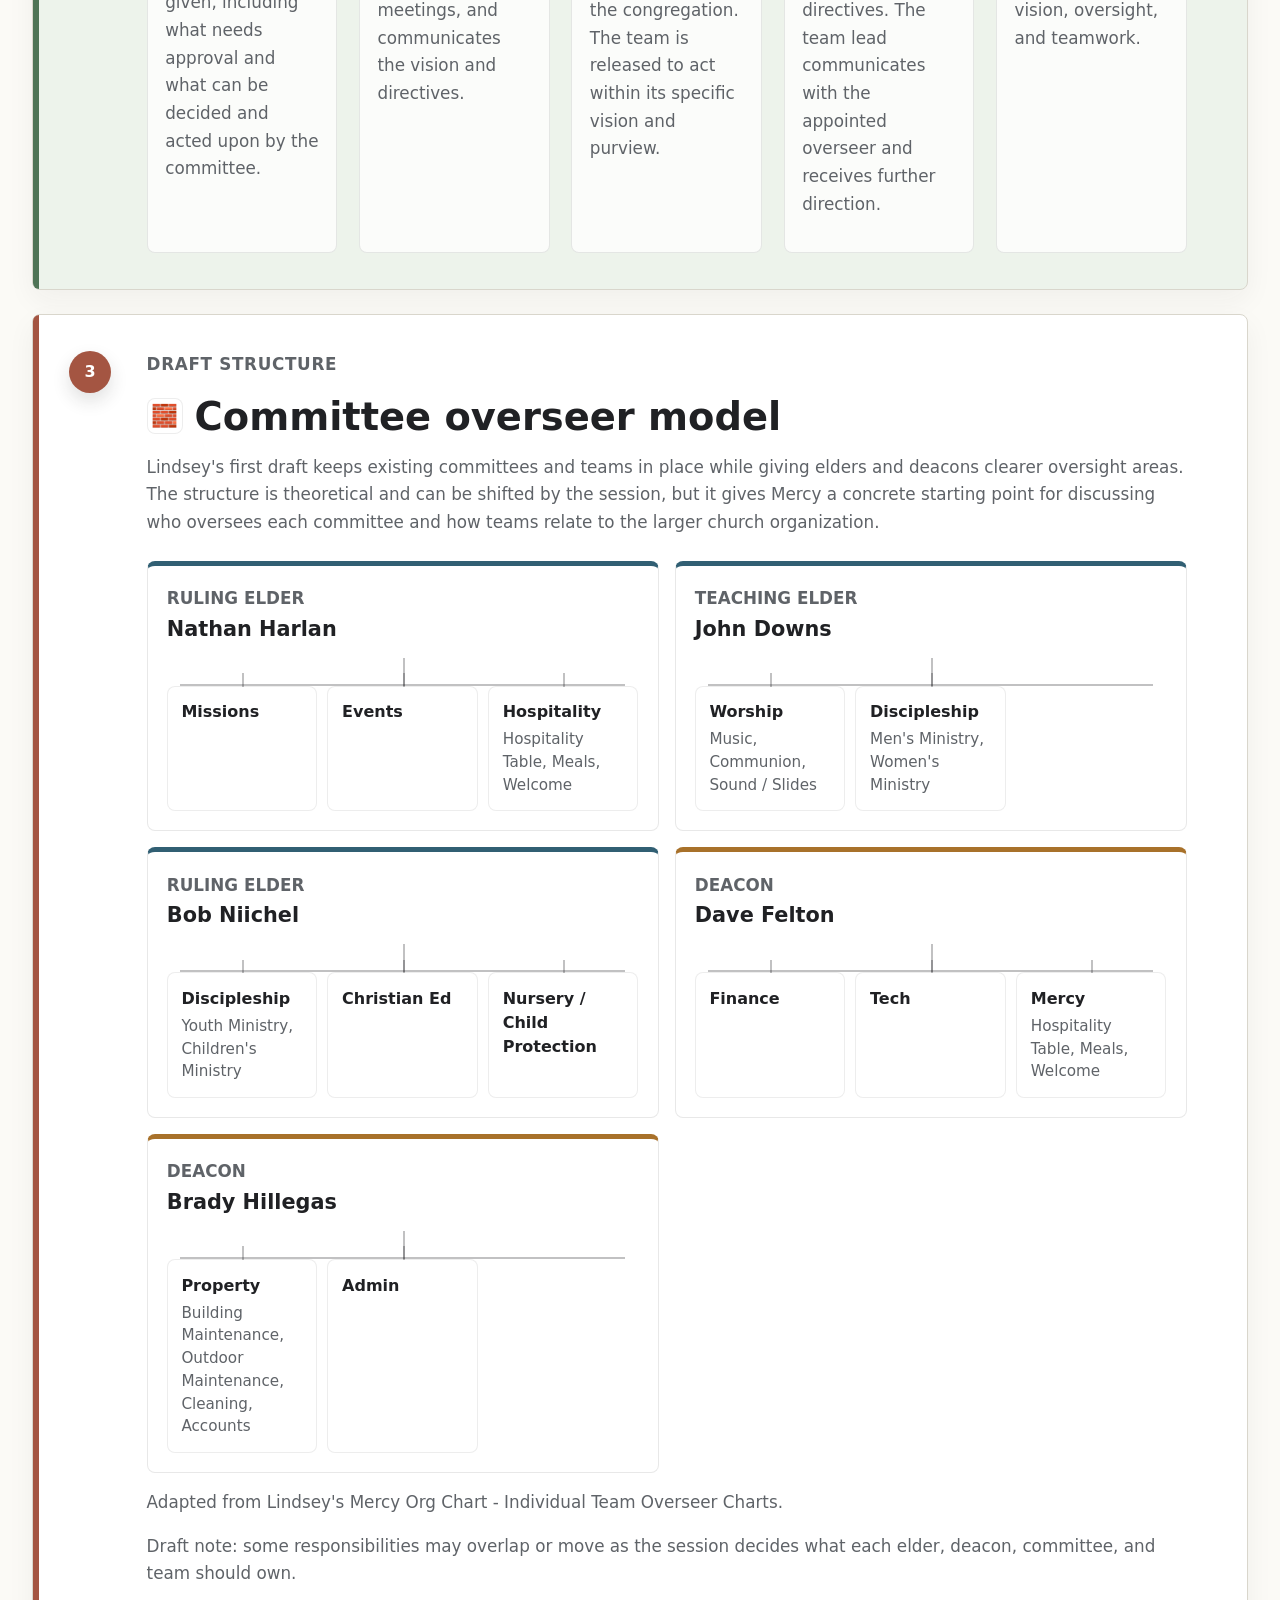
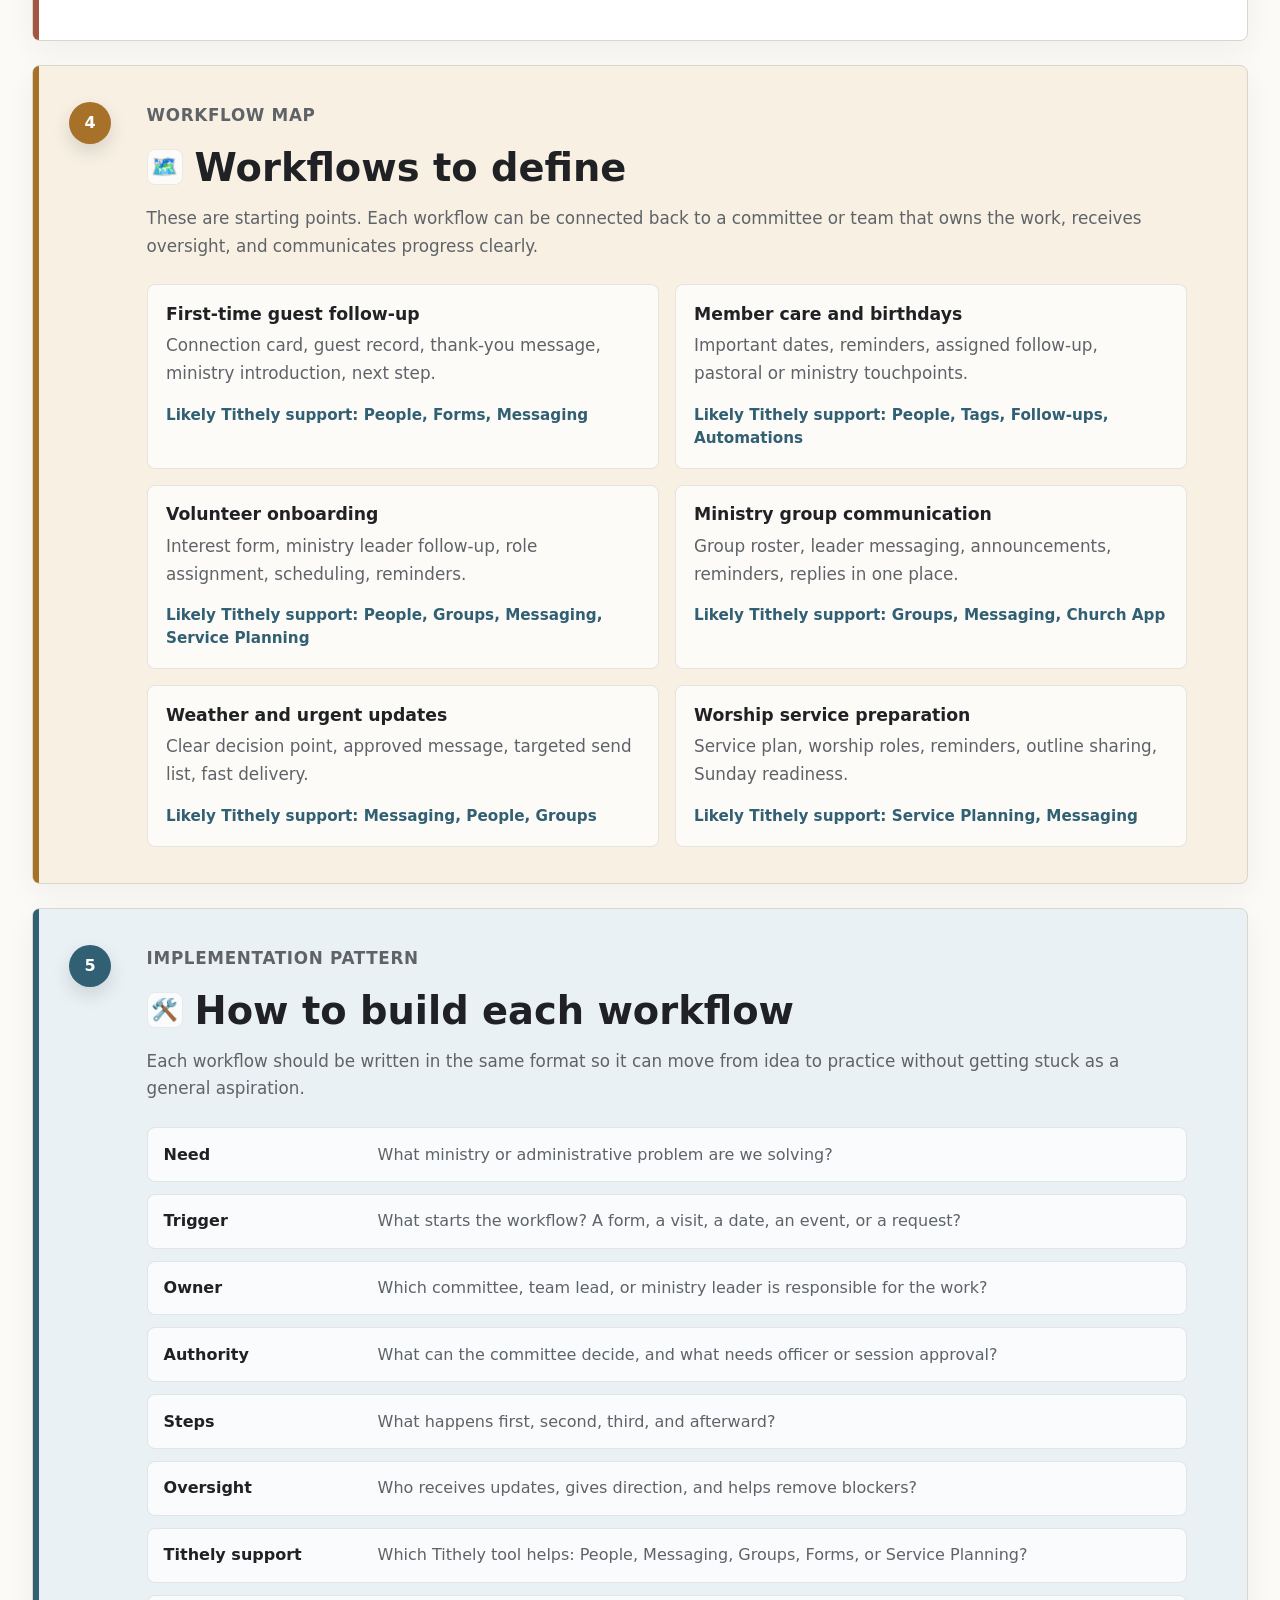
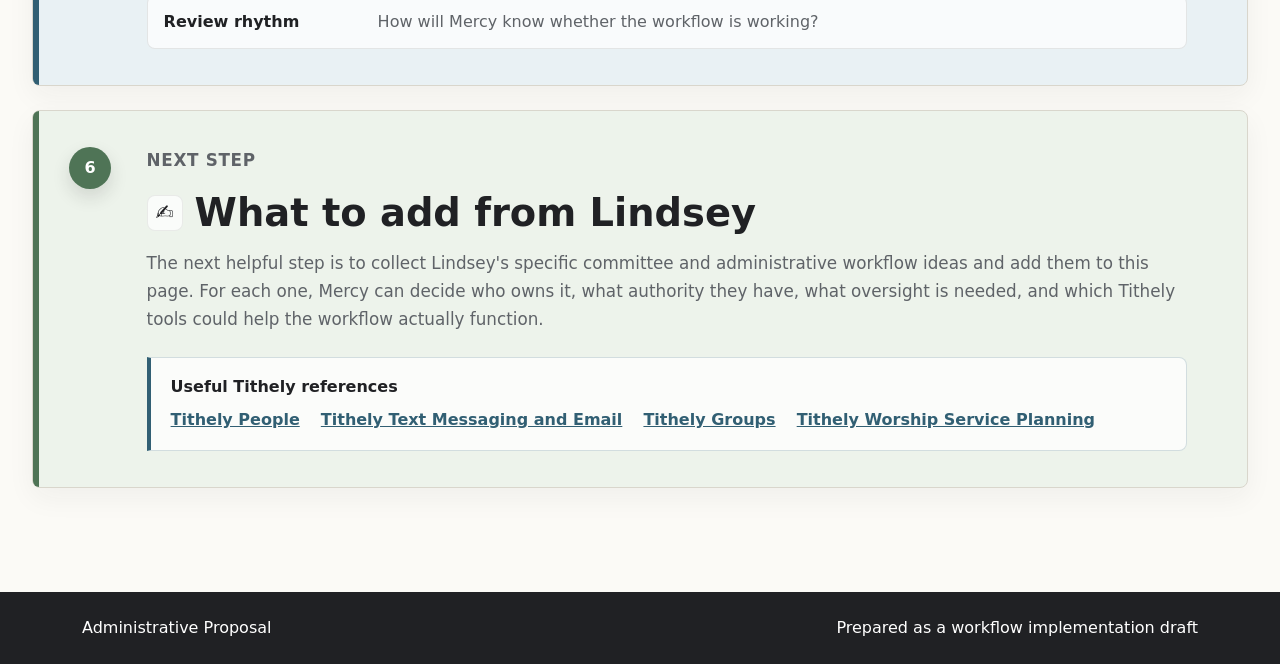
==== commit c3838e84: "Move committee workflow before structure" ====
--- a/admin-vision.html
+++ b/admin-vision.html
@@ -37,8 +37,8 @@
         <div class="collapse navbar-collapse" id="mainNav">
           <ul class="navbar-nav ms-auto">
             <li class="nav-item"><a class="nav-link" href="index.html">Ministry Vision</a></li>
+            <li class="nav-item"><a class="nav-link" href="#committee-workflow">Committee Workflow</a></li>
             <li class="nav-item"><a class="nav-link" href="#overseer-structure">Structure</a></li>
-            <li class="nav-item"><a class="nav-link" href="#committee-workflow">Committee Workflow</a></li>
             <li class="nav-item"><a class="nav-link" href="#workflow-map">Workflow Map</a></li>
             <li class="nav-item"><a class="nav-link" href="#implementation">Implementation</a></li>
           </ul>
@@ -85,8 +85,67 @@
         </div>
       </section>
 
+      <section class="document-section" id="committee-workflow">
+        <div class="section-number">2</div>
+        <div class="section-body">
+          <p class="section-kicker">First workflow to implement</p>
+          <h2><span class="heading-emoji" aria-hidden="true">🏛️</span>Committee growth workflow</h2>
+          <p>
+            Lindsey's committee workflow gives Mercy a repeatable way to move from officer vision
+            to team action. It clarifies who appoints the committee, how the team is gathered, what
+            the committee is free to do, how oversight works, and how growth is measured.
+          </p>
+          <p class="source-note">Adapted from Lindsey's Committee Growth Flowchart.</p>
+
+          <div class="flow-steps">
+            <article>
+              <span>1</span>
+              <h3>Committee is appointed</h3>
+              <p>
+                The officers appoint a committee chair. Specific vision and directives are given,
+                including what needs approval and what can be decided and acted upon by the
+                committee.
+              </p>
+            </article>
+            <article>
+              <span>2</span>
+              <h3>Gather a team</h3>
+              <p>
+                The team lead gathers members to serve on the committee, schedules periodic
+                meetings, and communicates the vision and directives.
+              </p>
+            </article>
+            <article>
+              <span>3</span>
+              <h3>Action</h3>
+              <p>
+                The team executes the session's directives while also receiving feedback from the
+                congregation. The team is released to act within its specific vision and purview.
+              </p>
+            </article>
+            <article>
+              <span>4</span>
+              <h3>Oversight</h3>
+              <p>
+                The team gathers information and creates suggestions for the officers according to
+                its directives. The team lead communicates with the appointed overseer and receives
+                further direction.
+              </p>
+            </article>
+            <article>
+              <span>5</span>
+              <h3>Growth</h3>
+              <p>
+                The team continues to grow in number and effectiveness through clear communication,
+                vision, oversight, and teamwork.
+              </p>
+            </article>
+          </div>
+        </div>
+      </section>
+
       <section class="document-section" id="overseer-structure">
-        <div class="section-number">2</div>
+        <div class="section-number">3</div>
         <div class="section-body">
           <p class="section-kicker">Draft structure</p>
           <h2><span class="heading-emoji" aria-hidden="true">🧱</span>Committee overseer model</h2>
@@ -177,65 +236,6 @@
             Draft note: some responsibilities may overlap or move as the session decides what each
             elder, deacon, committee, and team should own.
           </p>
-        </div>
-      </section>
-
-      <section class="document-section" id="committee-workflow">
-        <div class="section-number">3</div>
-        <div class="section-body">
-          <p class="section-kicker">First workflow to implement</p>
-          <h2><span class="heading-emoji" aria-hidden="true">🏛️</span>Committee growth workflow</h2>
-          <p>
-            Lindsey's committee workflow gives Mercy a repeatable way to move from officer vision
-            to team action. It clarifies who appoints the committee, how the team is gathered, what
-            the committee is free to do, how oversight works, and how growth is measured.
-          </p>
-          <p class="source-note">Adapted from Lindsey's Committee Growth Flowchart.</p>
-
-          <div class="flow-steps">
-            <article>
-              <span>1</span>
-              <h3>Committee is appointed</h3>
-              <p>
-                The officers appoint a committee chair. Specific vision and directives are given,
-                including what needs approval and what can be decided and acted upon by the
-                committee.
-              </p>
-            </article>
-            <article>
-              <span>2</span>
-              <h3>Gather a team</h3>
-              <p>
-                The team lead gathers members to serve on the committee, schedules periodic
-                meetings, and communicates the vision and directives.
-              </p>
-            </article>
-            <article>
-              <span>3</span>
-              <h3>Action</h3>
-              <p>
-                The team executes the session's directives while also receiving feedback from the
-                congregation. The team is released to act within its specific vision and purview.
-              </p>
-            </article>
-            <article>
-              <span>4</span>
-              <h3>Oversight</h3>
-              <p>
-                The team gathers information and creates suggestions for the officers according to
-                its directives. The team lead communicates with the appointed overseer and receives
-                further direction.
-              </p>
-            </article>
-            <article>
-              <span>5</span>
-              <h3>Growth</h3>
-              <p>
-                The team continues to grow in number and effectiveness through clear communication,
-                vision, oversight, and teamwork.
-              </p>
-            </article>
-          </div>
         </div>
       </section>
 
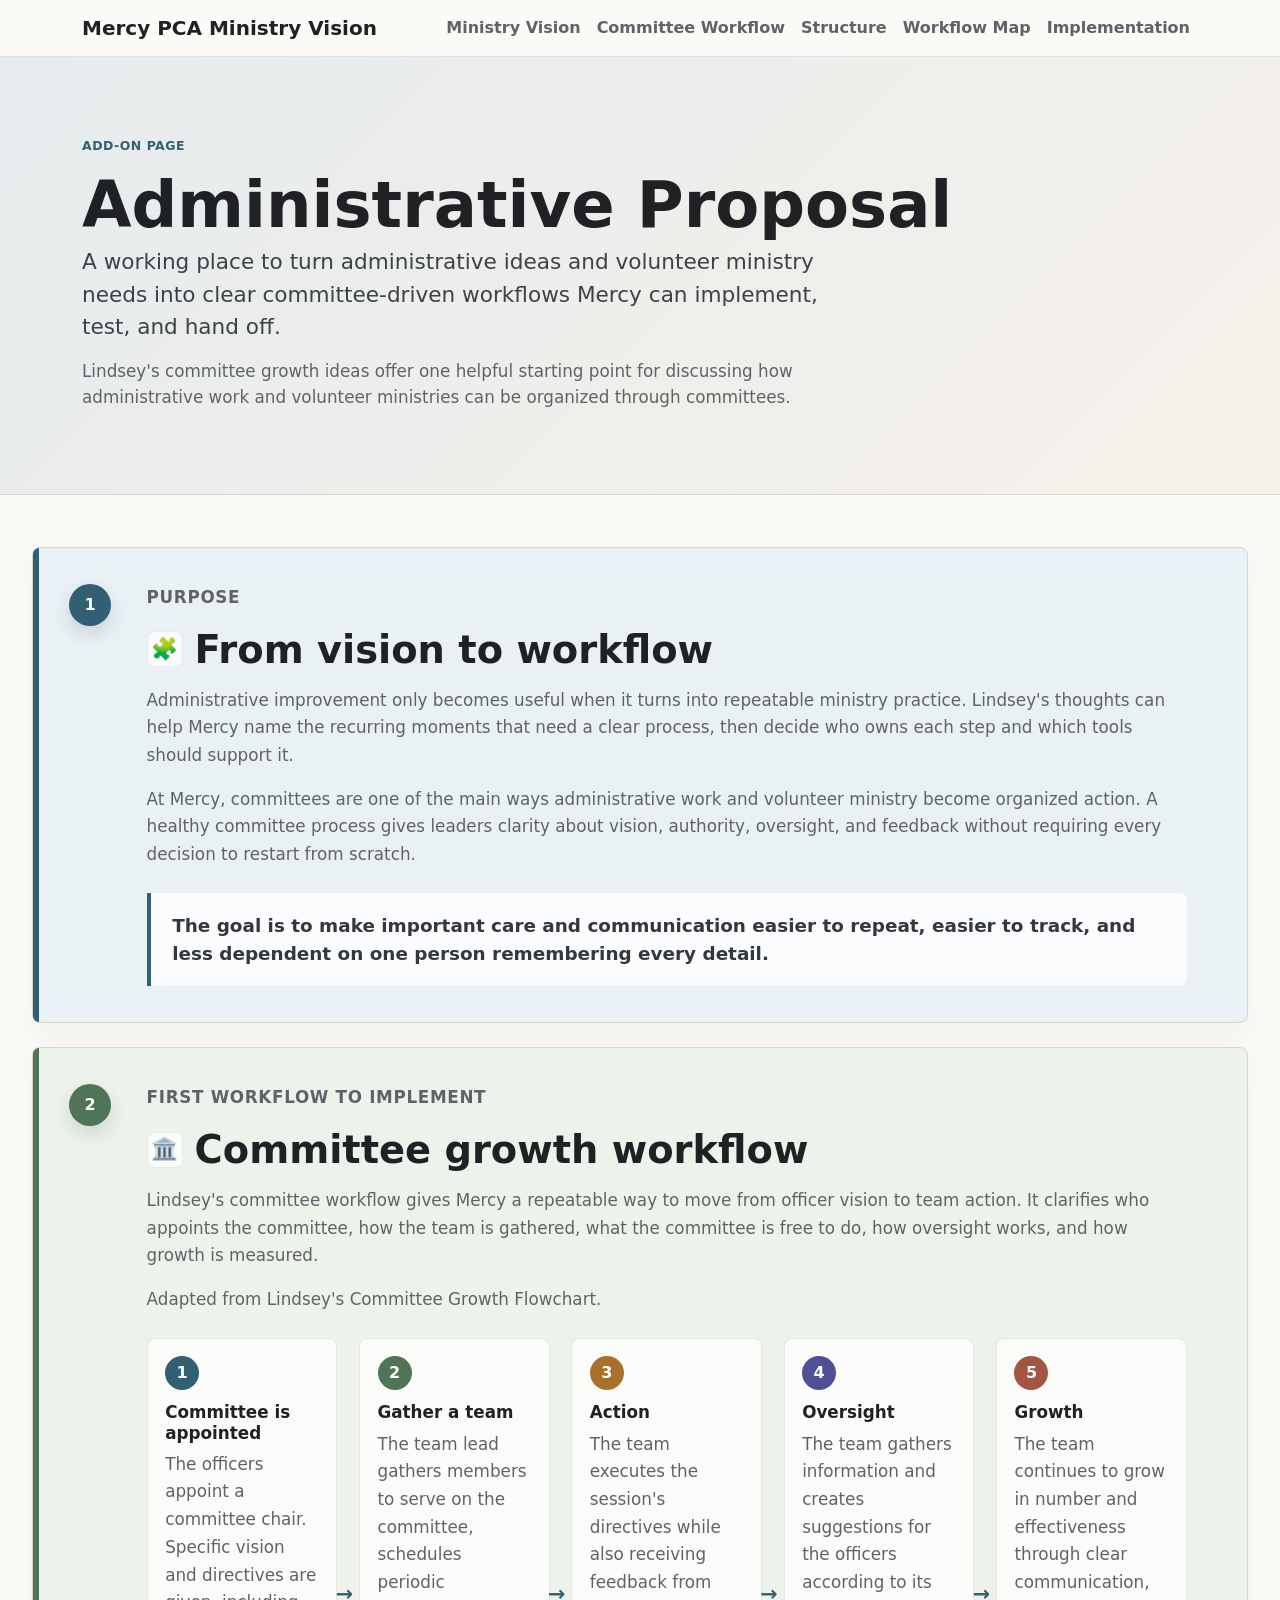
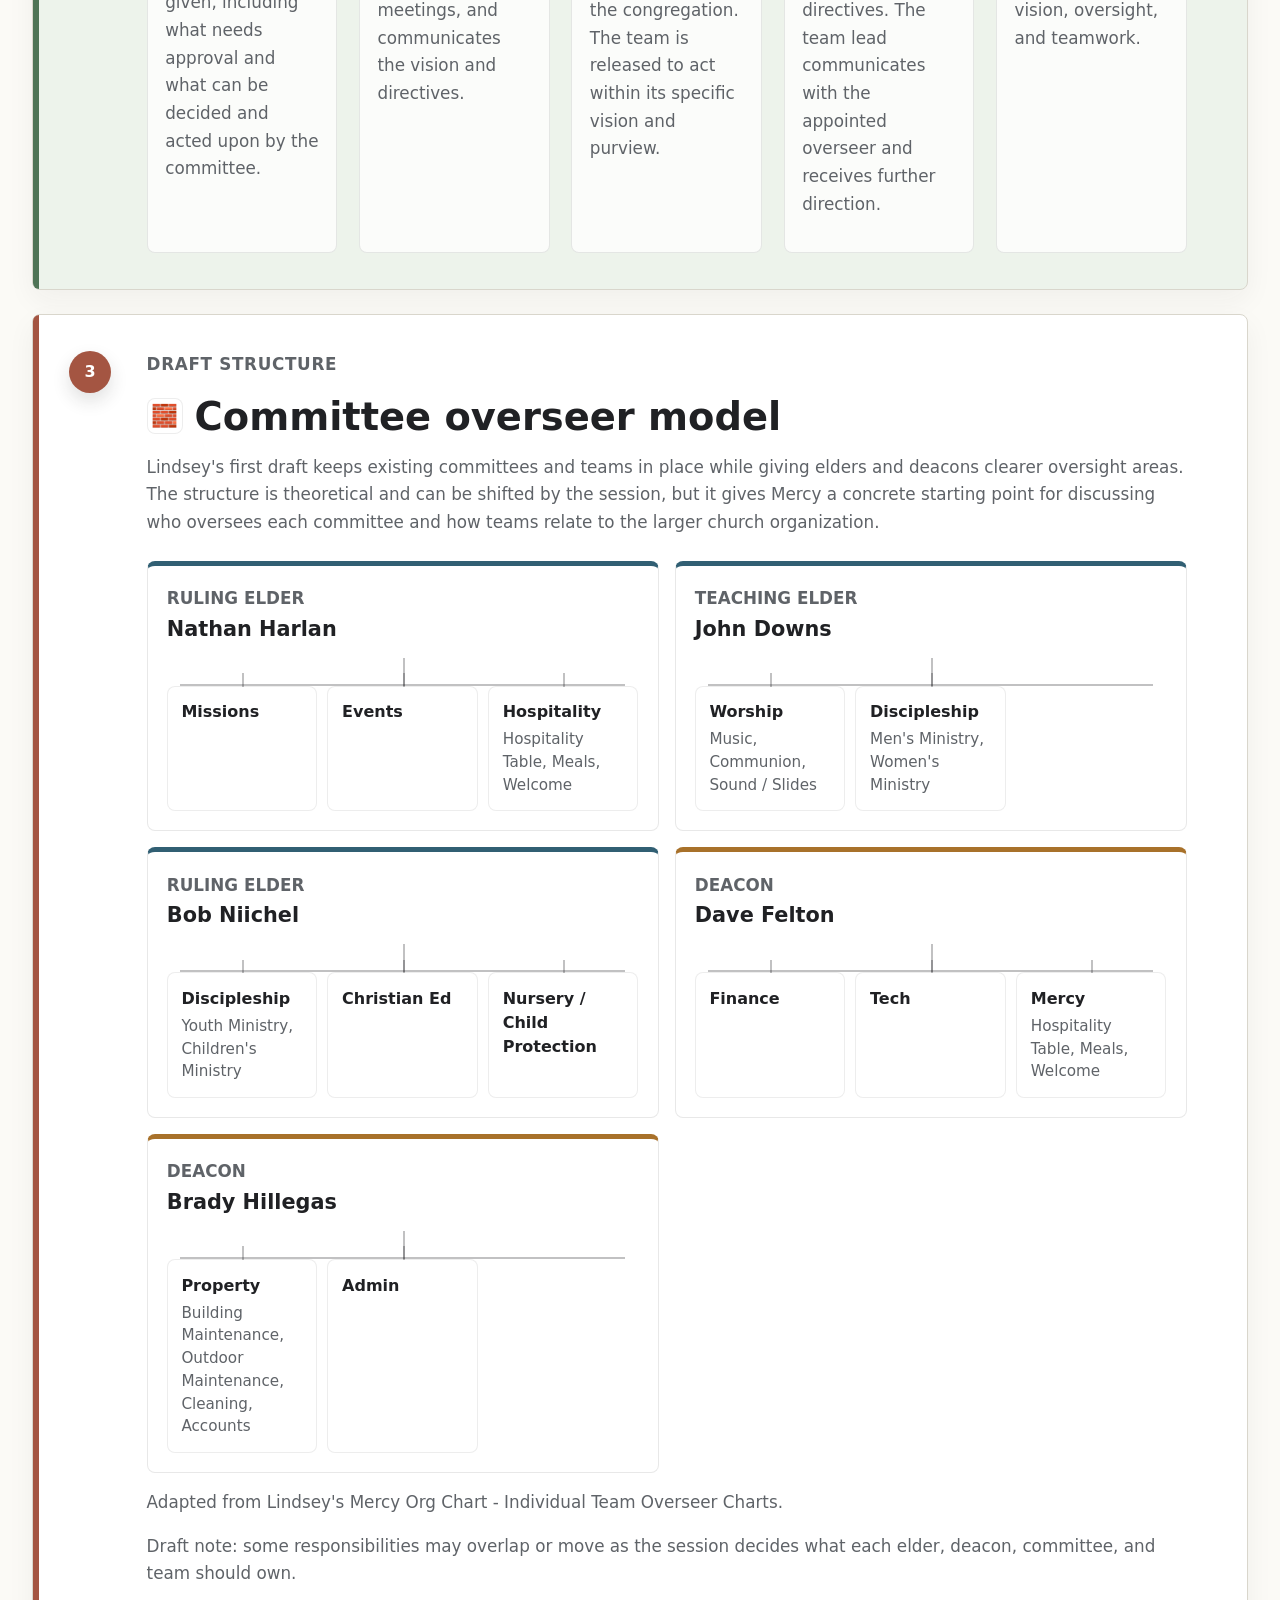
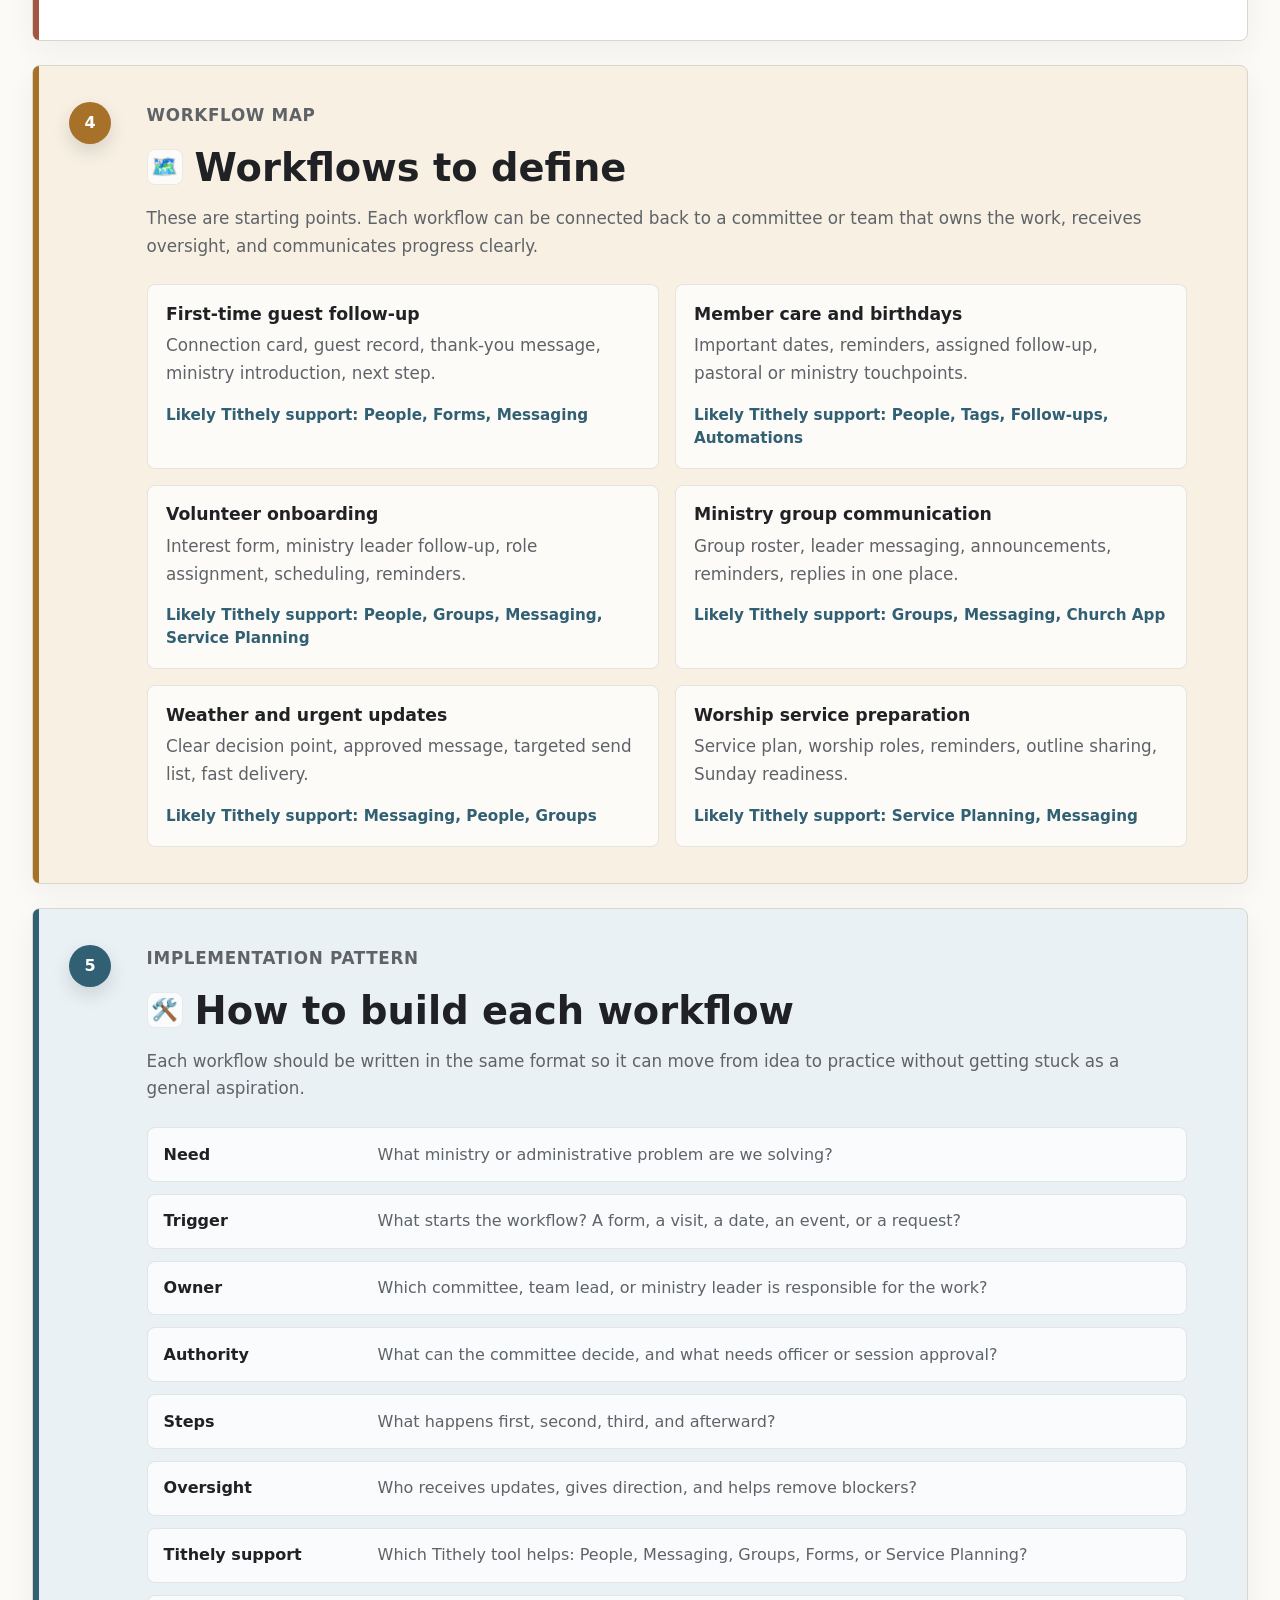
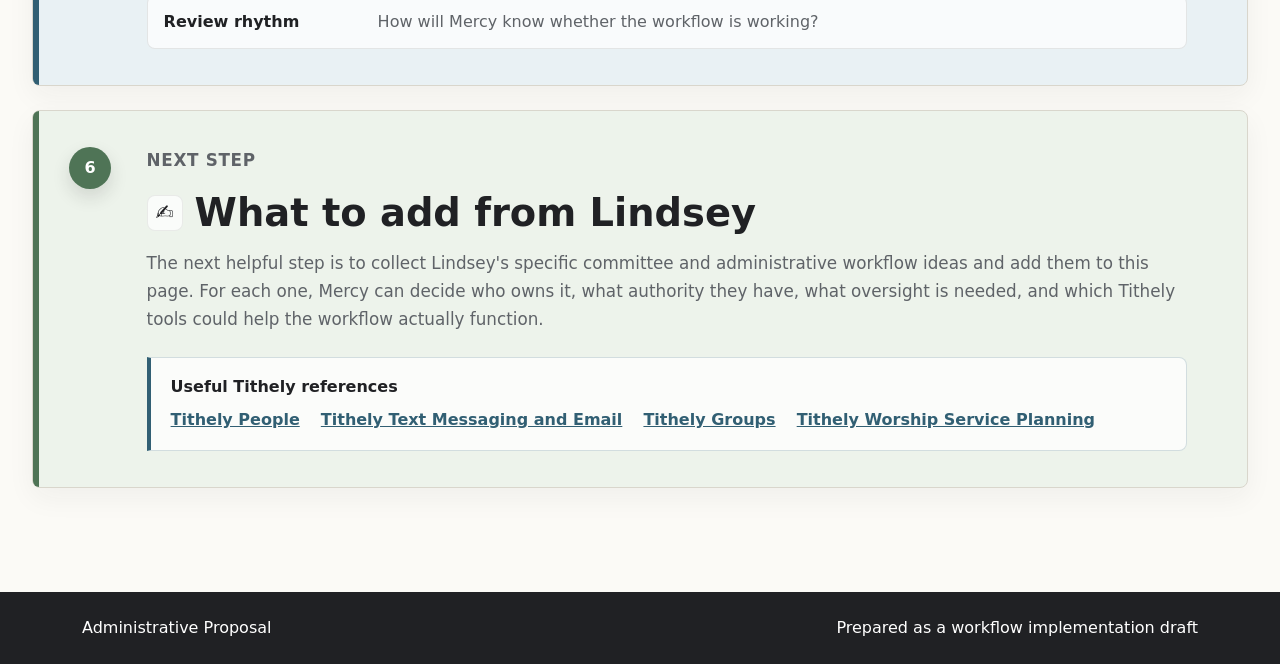
==== commit ceb6d3eb: "Soften administrative proposal framing" ====
--- a/admin-vision.html
+++ b/admin-vision.html
@@ -55,8 +55,8 @@
           committee-driven workflows Mercy can implement, test, and hand off.
         </p>
         <p class="supporting-lead">
-          The first step is integrating Lindsey's committee growth ideas, since administrative
-          work and volunteer ministries at Mercy are largely driven through committees.
+          Lindsey's committee growth ideas offer one helpful starting point for discussing how
+          administrative work and volunteer ministries can be organized through committees.
         </p>
       </div>
     </header>
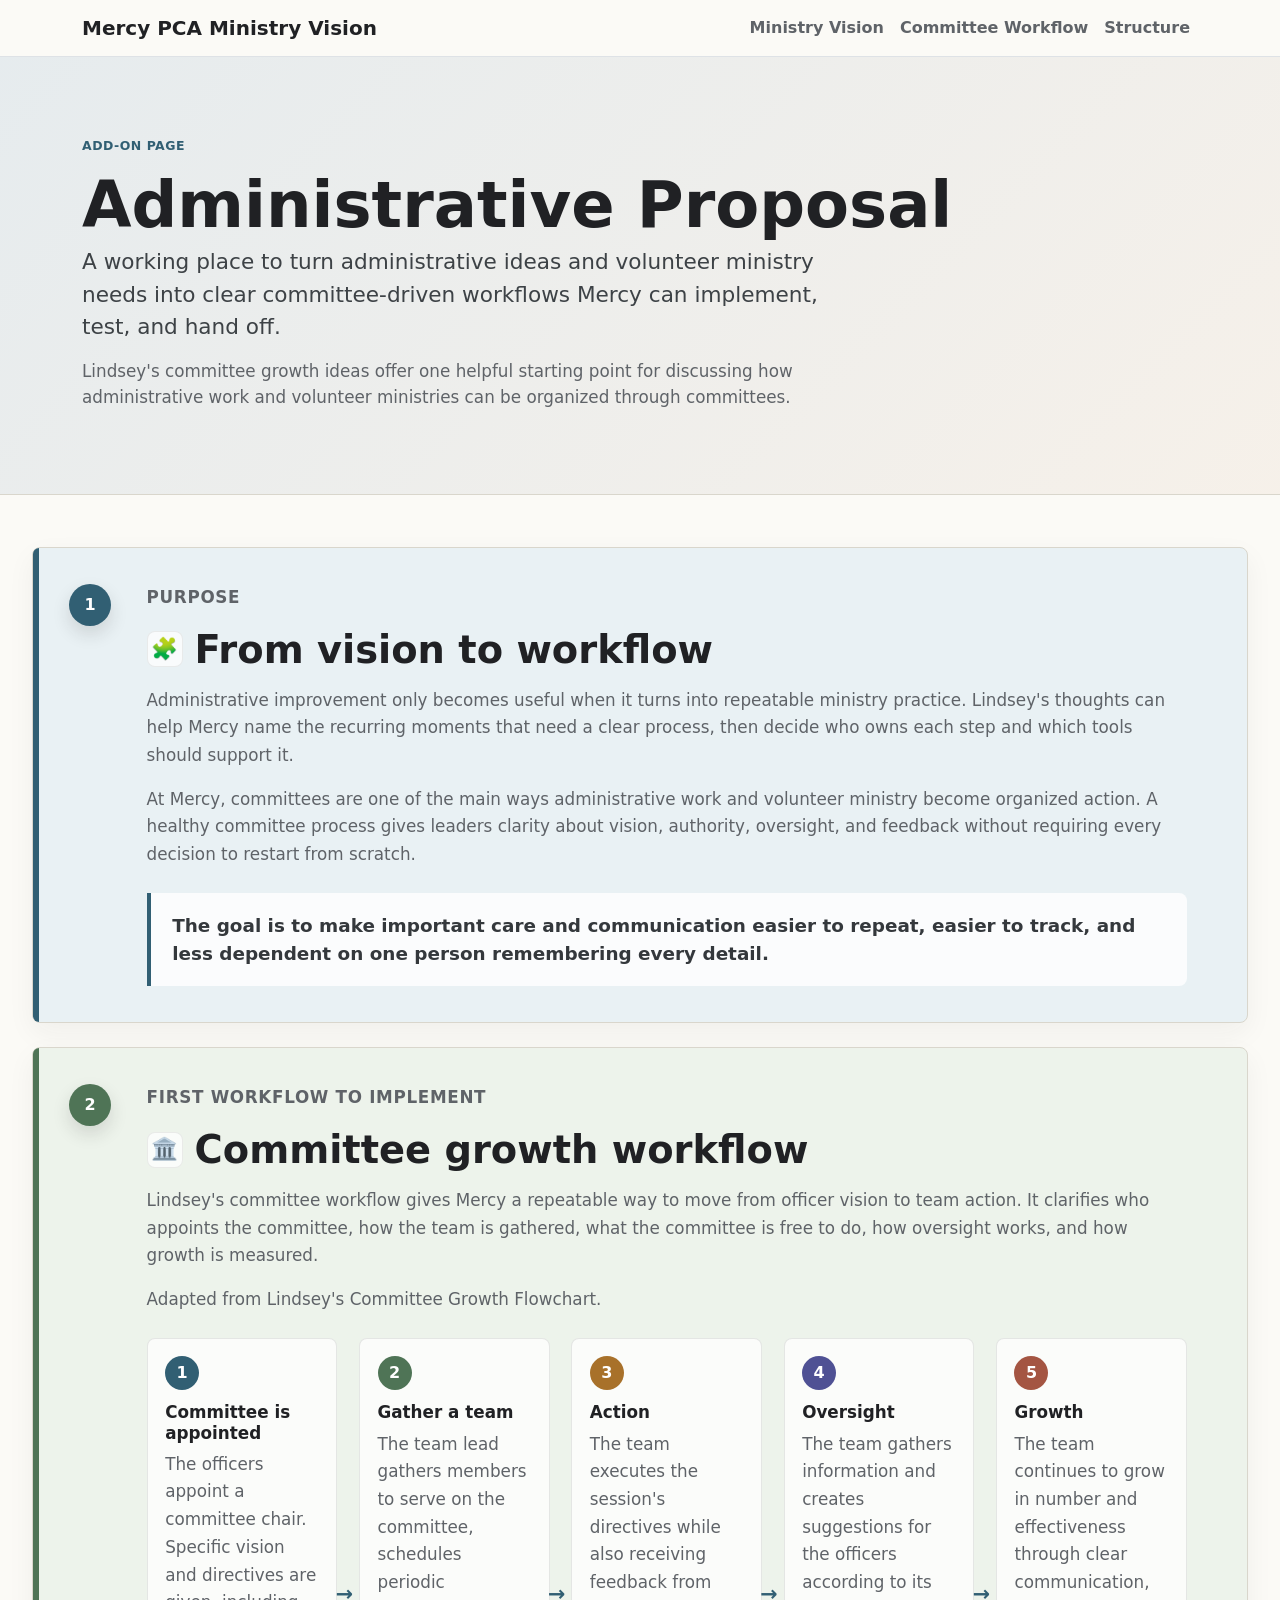
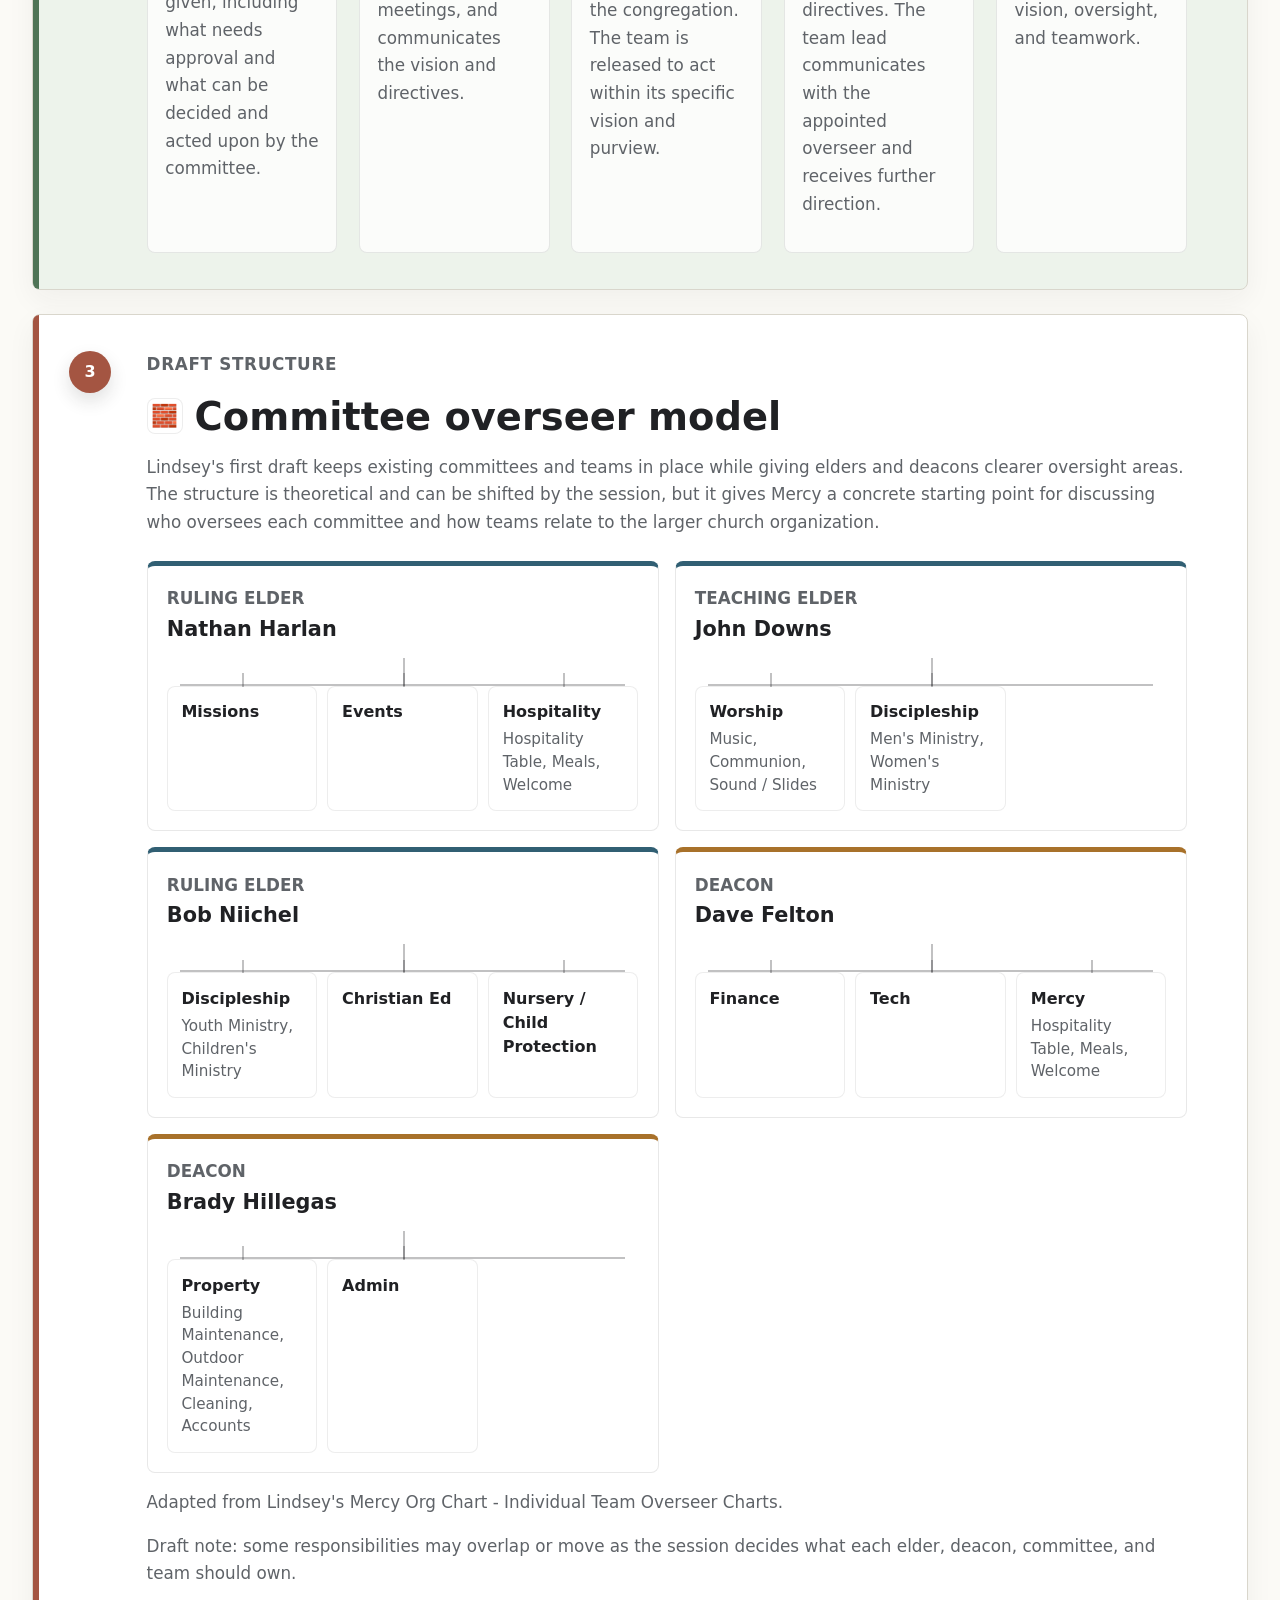
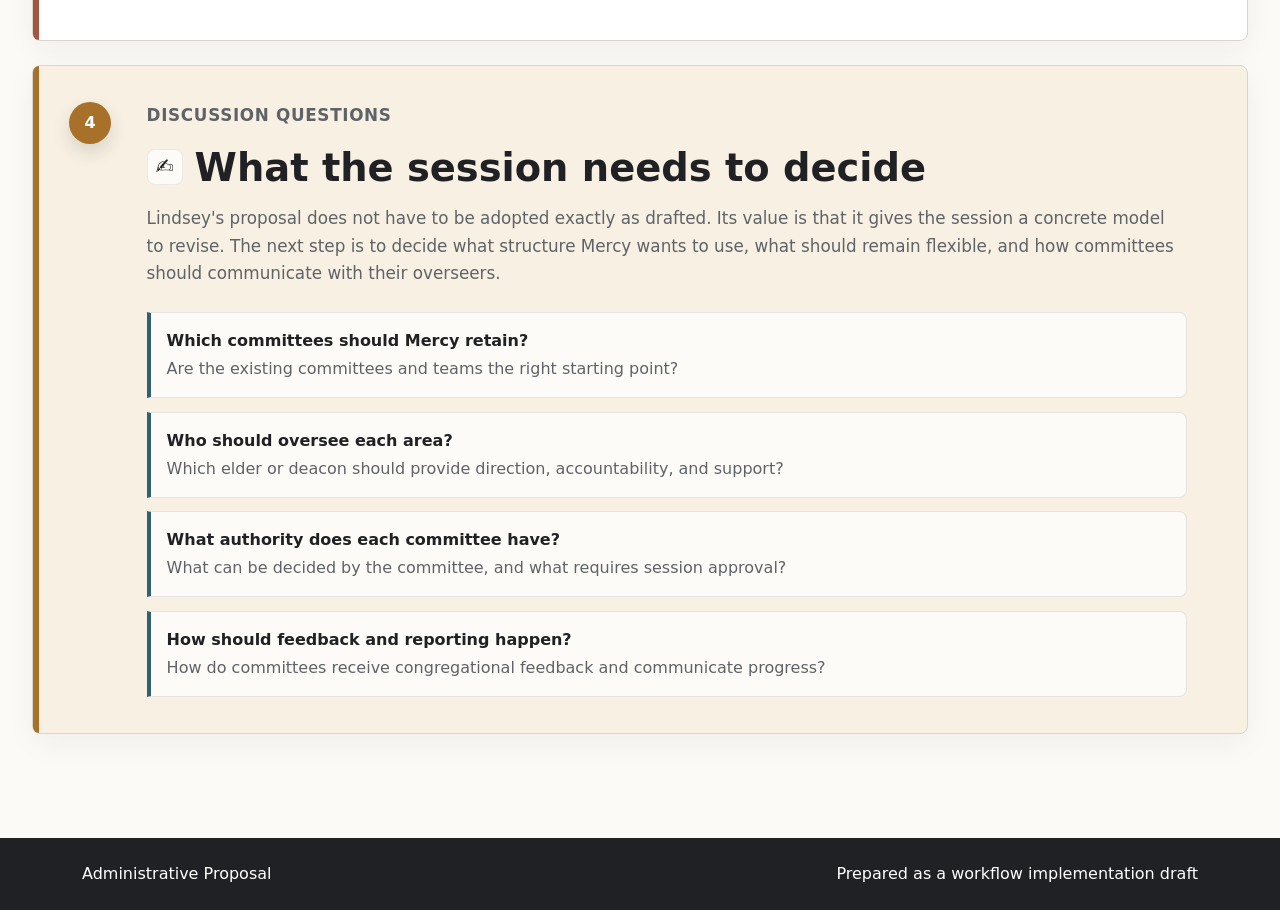
==== commit b989a8d5: "Streamline administrative proposal page" ====
--- a/admin-vision.html
+++ b/admin-vision.html
@@ -39,8 +39,6 @@
             <li class="nav-item"><a class="nav-link" href="index.html">Ministry Vision</a></li>
             <li class="nav-item"><a class="nav-link" href="#committee-workflow">Committee Workflow</a></li>
             <li class="nav-item"><a class="nav-link" href="#overseer-structure">Structure</a></li>
-            <li class="nav-item"><a class="nav-link" href="#workflow-map">Workflow Map</a></li>
-            <li class="nav-item"><a class="nav-link" href="#implementation">Implementation</a></li>
           </ul>
         </div>
       </div>
@@ -239,123 +237,34 @@
         </div>
       </section>
 
-      <section class="document-section" id="workflow-map">
+      <section class="document-section">
         <div class="section-number">4</div>
         <div class="section-body">
-          <p class="section-kicker">Workflow map</p>
-          <h2><span class="heading-emoji" aria-hidden="true">🗺️</span>Workflows to define</h2>
-          <p>
-            These are starting points. Each workflow can be connected back to a committee or team
-            that owns the work, receives oversight, and communicates progress clearly.
-          </p>
-
-          <div class="workflow-grid">
-            <article class="workflow-card">
-              <h3>First-time guest follow-up</h3>
-              <p>Connection card, guest record, thank-you message, ministry introduction, next step.</p>
-              <span>Likely Tithely support: People, Forms, Messaging</span>
-            </article>
-            <article class="workflow-card">
-              <h3>Member care and birthdays</h3>
-              <p>Important dates, reminders, assigned follow-up, pastoral or ministry touchpoints.</p>
-              <span>Likely Tithely support: People, Tags, Follow-ups, Automations</span>
-            </article>
-            <article class="workflow-card">
-              <h3>Volunteer onboarding</h3>
-              <p>Interest form, ministry leader follow-up, role assignment, scheduling, reminders.</p>
-              <span>Likely Tithely support: People, Groups, Messaging, Service Planning</span>
-            </article>
-            <article class="workflow-card">
-              <h3>Ministry group communication</h3>
-              <p>Group roster, leader messaging, announcements, reminders, replies in one place.</p>
-              <span>Likely Tithely support: Groups, Messaging, Church App</span>
-            </article>
-            <article class="workflow-card">
-              <h3>Weather and urgent updates</h3>
-              <p>Clear decision point, approved message, targeted send list, fast delivery.</p>
-              <span>Likely Tithely support: Messaging, People, Groups</span>
-            </article>
-            <article class="workflow-card">
-              <h3>Worship service preparation</h3>
-              <p>Service plan, worship roles, reminders, outline sharing, Sunday readiness.</p>
-              <span>Likely Tithely support: Service Planning, Messaging</span>
-            </article>
-          </div>
-        </div>
-      </section>
-
-      <section class="document-section" id="implementation">
-        <div class="section-number">5</div>
-        <div class="section-body">
-          <p class="section-kicker">Implementation pattern</p>
-          <h2><span class="heading-emoji" aria-hidden="true">🛠️</span>How to build each workflow</h2>
-          <p>
-            Each workflow should be written in the same format so it can move from idea to practice
-            without getting stuck as a general aspiration.
-          </p>
-
-          <div class="implementation-list">
-            <div>
-              <strong>Need</strong>
-              <span>What ministry or administrative problem are we solving?</span>
-            </div>
-            <div>
-              <strong>Trigger</strong>
-              <span>What starts the workflow? A form, a visit, a date, an event, or a request?</span>
-            </div>
-            <div>
-              <strong>Owner</strong>
-              <span>Which committee, team lead, or ministry leader is responsible for the work?</span>
-            </div>
-            <div>
-              <strong>Authority</strong>
-              <span>What can the committee decide, and what needs officer or session approval?</span>
-            </div>
-            <div>
-              <strong>Steps</strong>
-              <span>What happens first, second, third, and afterward?</span>
-            </div>
-            <div>
-              <strong>Oversight</strong>
-              <span>Who receives updates, gives direction, and helps remove blockers?</span>
-            </div>
-            <div>
-              <strong>Tithely support</strong>
-              <span>Which Tithely tool helps: People, Messaging, Groups, Forms, or Service Planning?</span>
-            </div>
-            <div>
-              <strong>Review rhythm</strong>
-              <span>How will Mercy know whether the workflow is working?</span>
-            </div>
-          </div>
-        </div>
-      </section>
-
-      <section class="document-section">
-        <div class="section-number">6</div>
-        <div class="section-body">
-          <p class="section-kicker">Next step</p>
-          <h2><span class="heading-emoji" aria-hidden="true">✍️</span>What to add from Lindsey</h2>
-          <p>
-            The next helpful step is to collect Lindsey's specific committee and administrative
-            workflow ideas and add them to this page. For each one, Mercy can decide who owns it,
-            what authority they have, what oversight is needed, and which Tithely tools could help
-            the workflow actually function.
-          </p>
-          <div class="tool-connection">
-            <h3>Useful Tithely references</h3>
-            <a href="https://get.tithe.ly/product/people" target="_blank" rel="noopener">
-              Tithely People
-            </a>
-            <a href="https://get.tithe.ly/product/church-text-messaging-and-email" target="_blank" rel="noopener">
-              Tithely Text Messaging and Email
-            </a>
-            <a href="https://get.tithe.ly/product/groups" target="_blank" rel="noopener">
-              Tithely Groups
-            </a>
-            <a href="https://get.tithe.ly/product/service-planning" target="_blank" rel="noopener">
-              Tithely Worship Service Planning
-            </a>
+          <p class="section-kicker">Discussion questions</p>
+          <h2><span class="heading-emoji" aria-hidden="true">✍️</span>What the session needs to decide</h2>
+          <p>
+            Lindsey's proposal does not have to be adopted exactly as drafted. Its value is that it
+            gives the session a concrete model to revise. The next step is to decide what structure
+            Mercy wants to use, what should remain flexible, and how committees should communicate
+            with their overseers.
+          </p>
+          <div class="decision-list">
+            <div>
+              <strong>Which committees should Mercy retain?</strong>
+              <span>Are the existing committees and teams the right starting point?</span>
+            </div>
+            <div>
+              <strong>Who should oversee each area?</strong>
+              <span>Which elder or deacon should provide direction, accountability, and support?</span>
+            </div>
+            <div>
+              <strong>What authority does each committee have?</strong>
+              <span>What can be decided by the committee, and what requires session approval?</span>
+            </div>
+            <div>
+              <strong>How should feedback and reporting happen?</strong>
+              <span>How do committees receive congregational feedback and communicate progress?</span>
+            </div>
           </div>
         </div>
       </section>
--- a/styles.css
+++ b/styles.css
@@ -321,13 +321,6 @@
   font-weight: 800;
 }
 
-.workflow-grid {
-  display: grid;
-  grid-template-columns: repeat(2, minmax(0, 1fr));
-  gap: 1rem;
-  margin-top: 1.5rem;
-}
-
 .overseer-grid {
   display: grid;
   grid-template-columns: repeat(2, minmax(0, 1fr));
@@ -479,47 +472,27 @@
   font-weight: 800;
 }
 
-.workflow-card {
-  padding: 1.15rem;
+.decision-list {
+  display: grid;
+  gap: 0.85rem;
+  margin-top: 1.5rem;
+}
+
+.decision-list div {
+  padding: 1rem;
   background: rgba(255, 255, 255, 0.72);
   border: 1px solid rgba(32, 33, 36, 0.1);
-  border-radius: 8px;
-}
-
-.workflow-card h3 {
-  margin-bottom: 0.5rem;
-  font-size: 1.08rem;
-  font-weight: 800;
-}
-
-.workflow-card span {
+  border-left: 4px solid var(--accent);
+  border-radius: 0 8px 8px 0;
+}
+
+.decision-list strong,
+.decision-list span {
   display: block;
-  color: var(--accent);
-  font-size: 0.95rem;
-  font-weight: 800;
-}
-
-.implementation-list {
-  display: grid;
-  gap: 0.75rem;
-  margin-top: 1.5rem;
-}
-
-.implementation-list div {
-  display: grid;
-  grid-template-columns: minmax(150px, 0.25fr) 1fr;
-  gap: 1rem;
-  padding: 0.9rem 1rem;
-  background: rgba(255, 255, 255, 0.72);
-  border: 1px solid rgba(32, 33, 36, 0.1);
-  border-radius: 8px;
-}
-
-.implementation-list strong {
-  color: var(--ink);
-}
-
-.implementation-list span {
+}
+
+.decision-list span {
+  margin-top: 0.25rem;
   color: var(--muted-ink);
 }
 
@@ -551,11 +524,9 @@
     gap: 0.25rem;
   }
 
-  .workflow-grid,
   .overseer-grid,
   .flow-steps,
-  .pathway-diagram,
-  .implementation-list div {
+  .pathway-diagram {
     grid-template-columns: 1fr;
   }
 
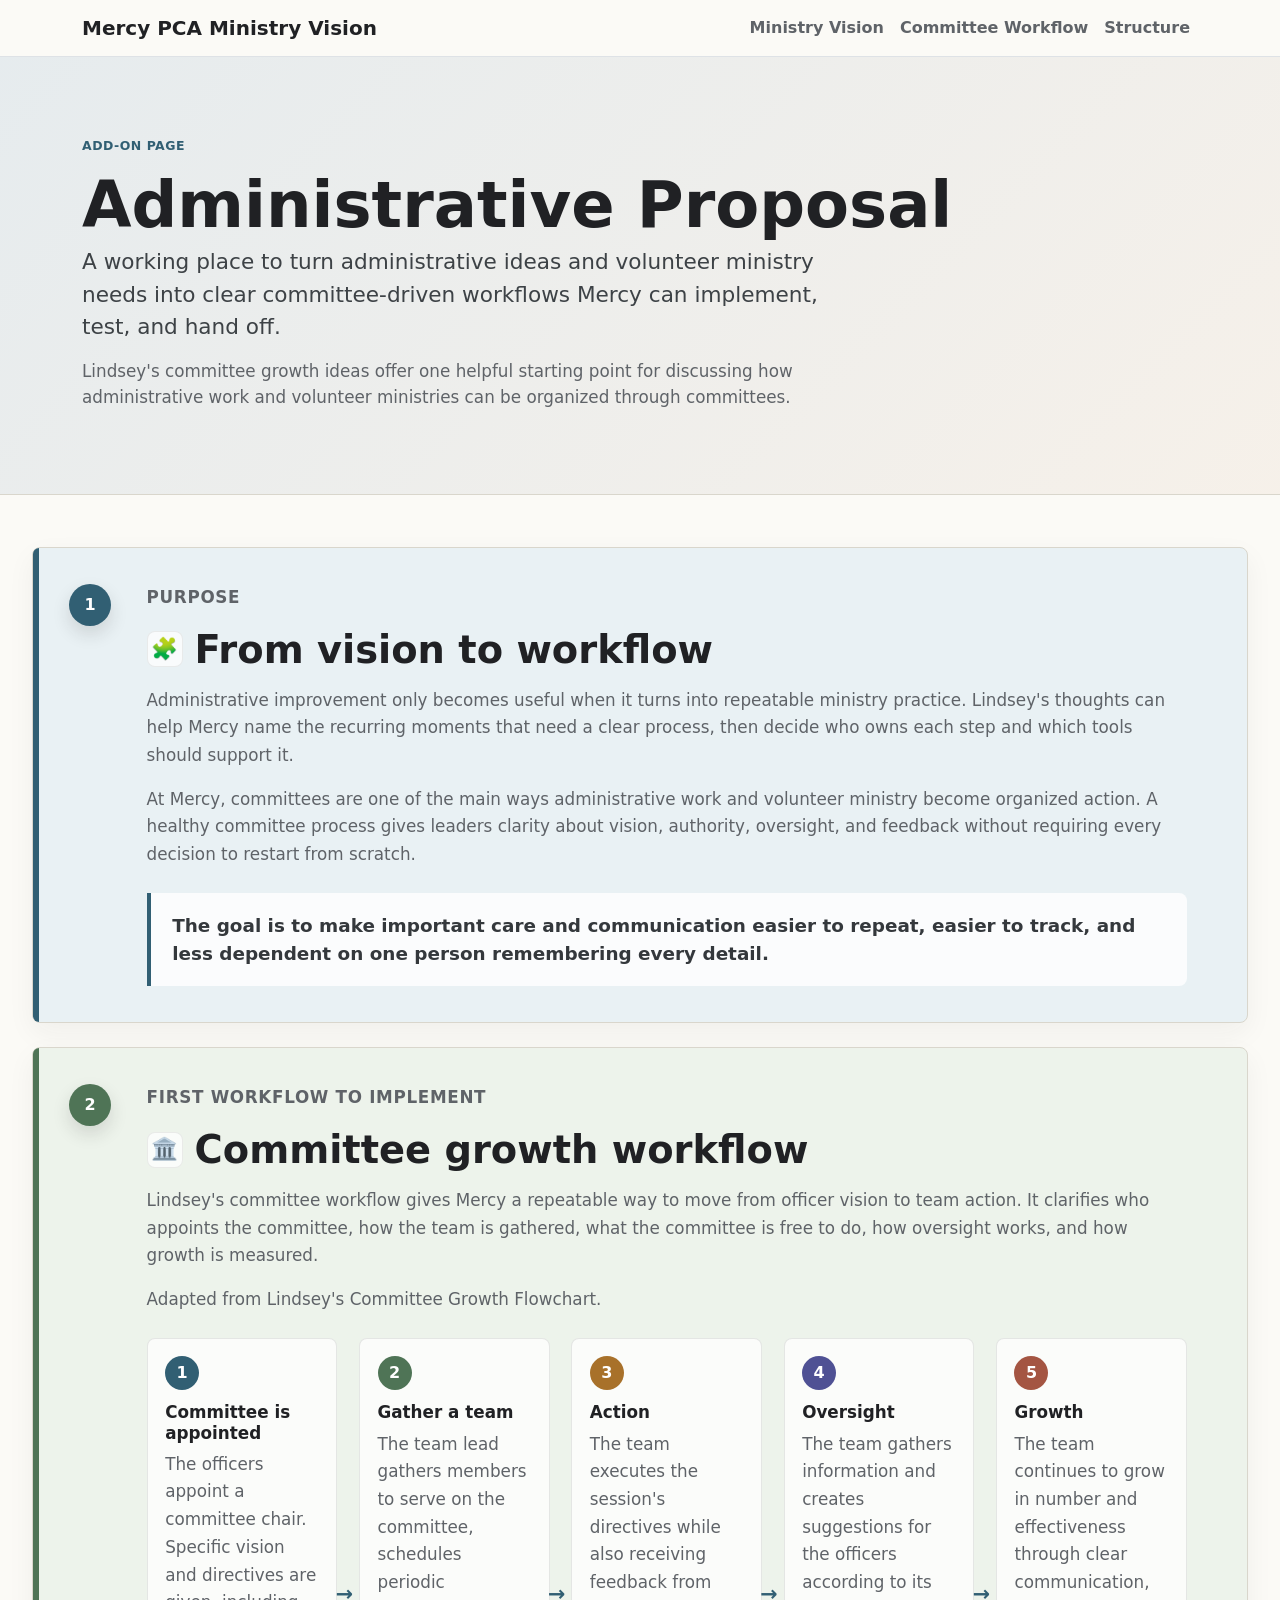
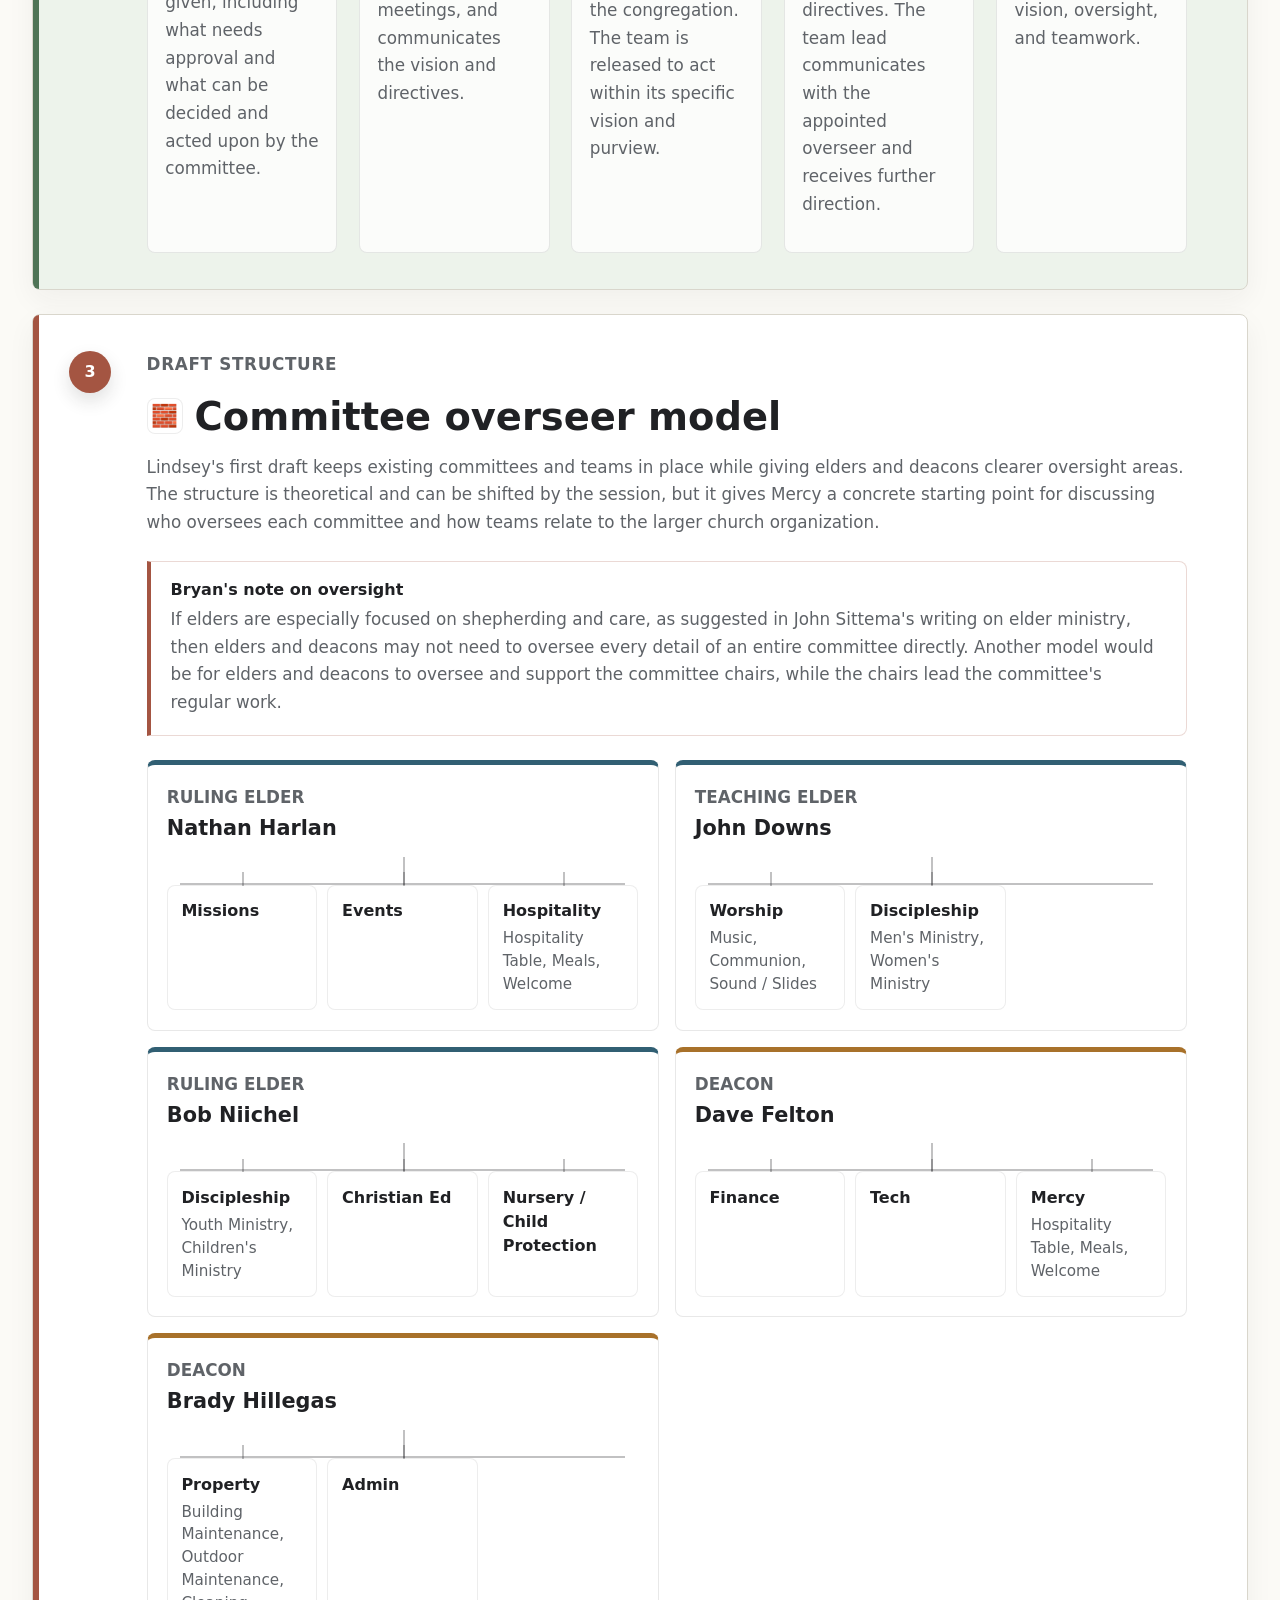
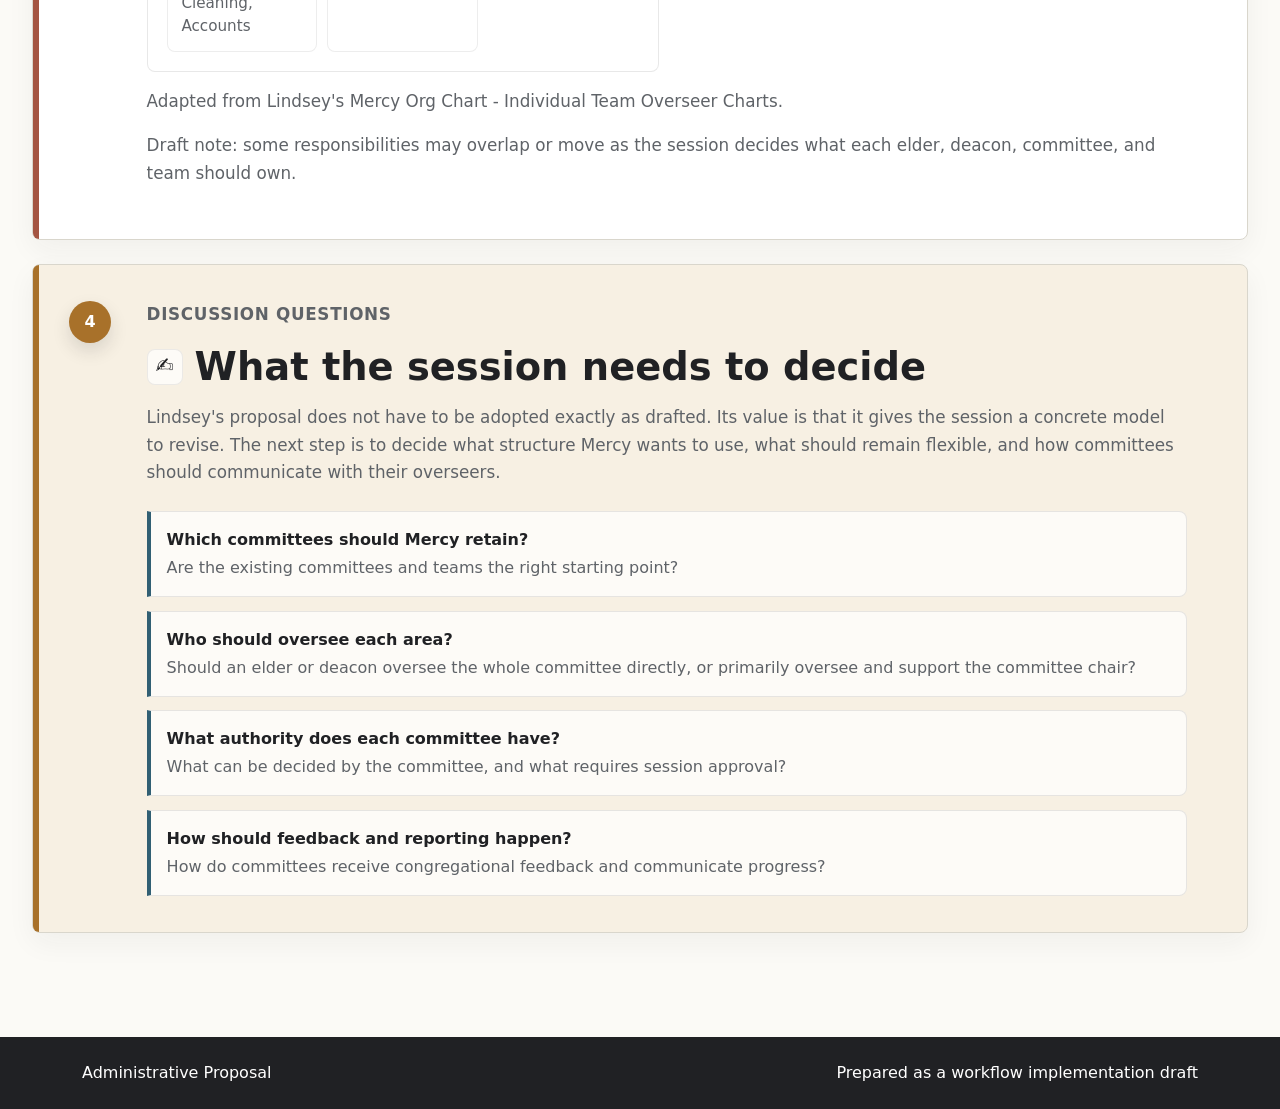
==== commit 54f57e14: "Add chair-focused oversight note" ====
--- a/admin-vision.html
+++ b/admin-vision.html
@@ -153,6 +153,16 @@
             the session, but it gives Mercy a concrete starting point for discussing who oversees
             each committee and how teams relate to the larger church organization.
           </p>
+          <div class="proposal-note">
+            <h3>Bryan's note on oversight</h3>
+            <p>
+              If elders are especially focused on shepherding and care, as suggested in John
+              Sittema's writing on elder ministry, then elders and deacons may not need to oversee
+              every detail of an entire committee directly. Another model would be for elders and
+              deacons to oversee and support the committee chairs, while the chairs lead the
+              committee's regular work.
+            </p>
+          </div>
 
           <div class="overseer-grid">
             <article class="overseer-card elder">
@@ -255,7 +265,10 @@
             </div>
             <div>
               <strong>Who should oversee each area?</strong>
-              <span>Which elder or deacon should provide direction, accountability, and support?</span>
+              <span>
+                Should an elder or deacon oversee the whole committee directly, or primarily oversee
+                and support the committee chair?
+              </span>
             </div>
             <div>
               <strong>What authority does each committee have?</strong>
--- a/styles.css
+++ b/styles.css
@@ -321,6 +321,25 @@
   font-weight: 800;
 }
 
+.proposal-note {
+  margin-top: 1.5rem;
+  padding: 1.15rem 1.25rem;
+  background: rgba(255, 255, 255, 0.78);
+  border: 1px solid rgba(164, 85, 66, 0.22);
+  border-left: 4px solid var(--clay);
+  border-radius: 0 8px 8px 0;
+}
+
+.proposal-note h3 {
+  margin-bottom: 0.4rem;
+  font-size: 1rem;
+  font-weight: 800;
+}
+
+.proposal-note p {
+  margin-bottom: 0;
+}
+
 .overseer-grid {
   display: grid;
   grid-template-columns: repeat(2, minmax(0, 1fr));
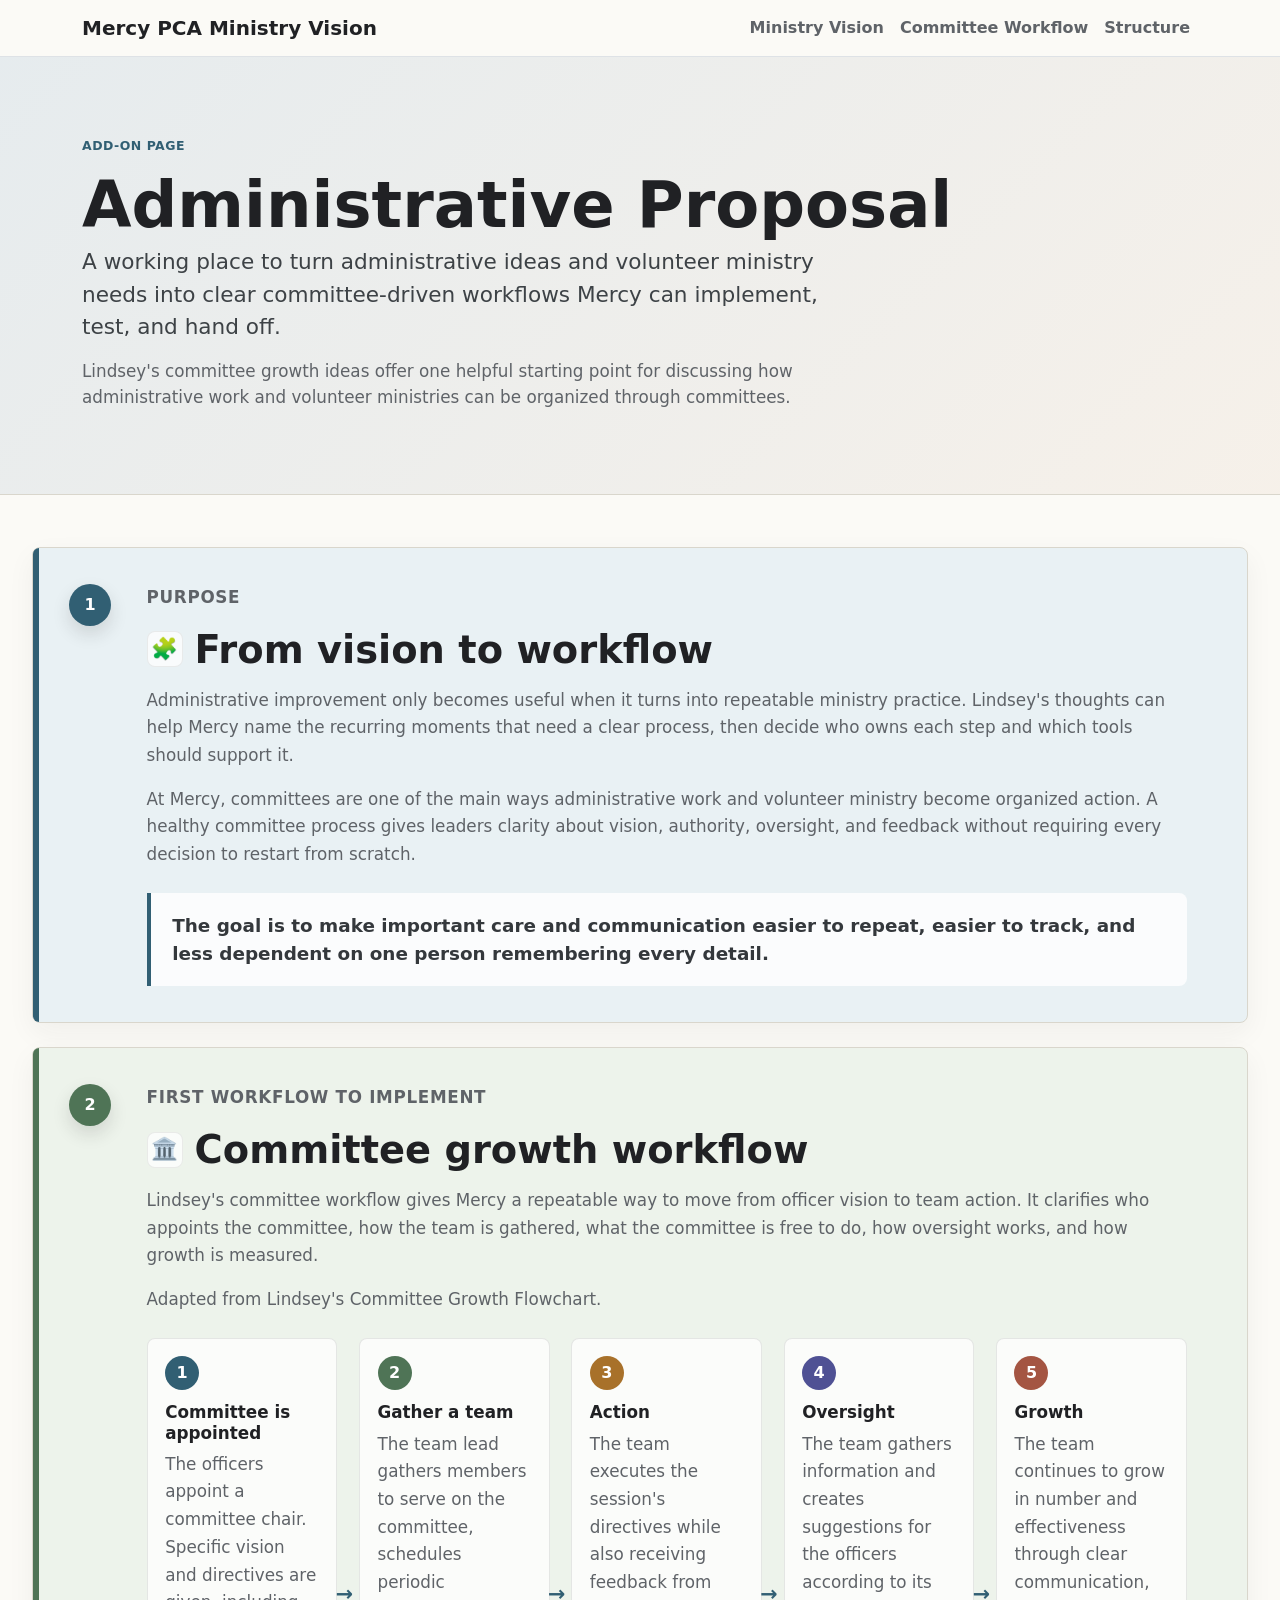
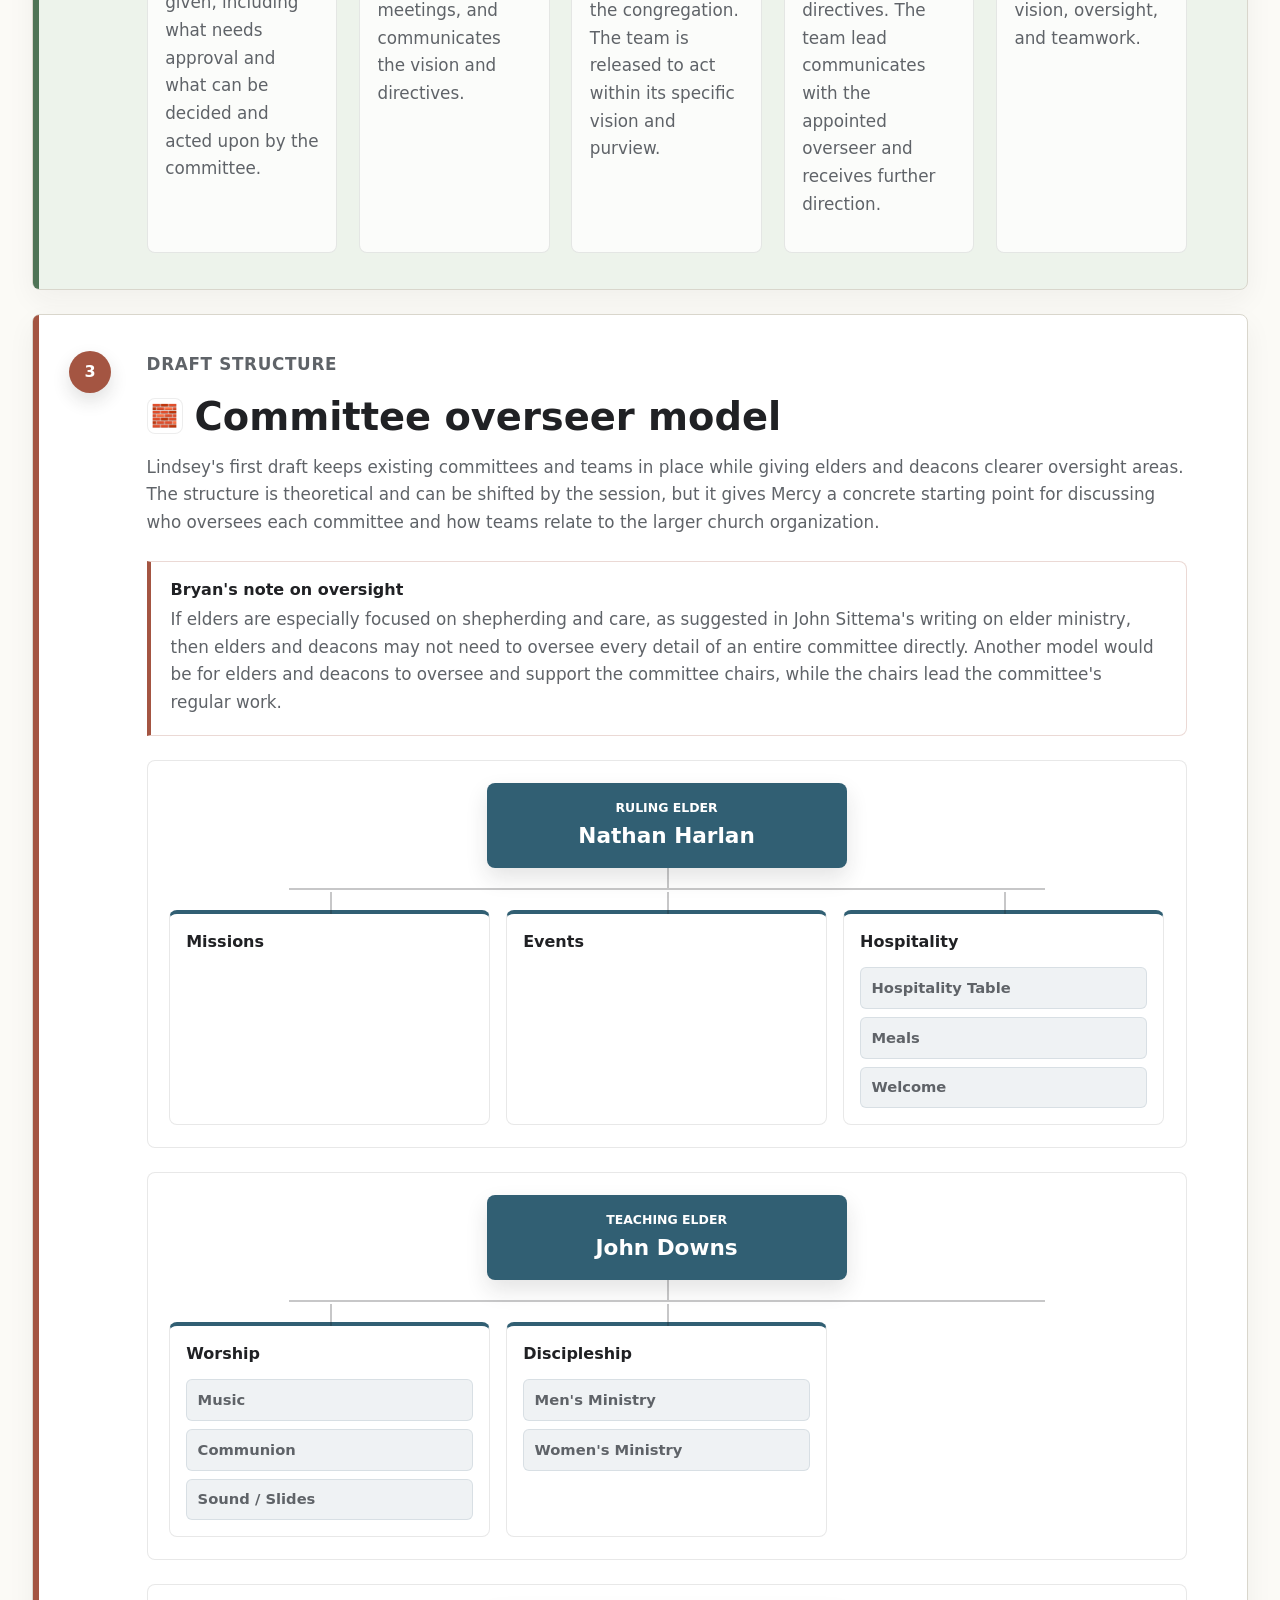
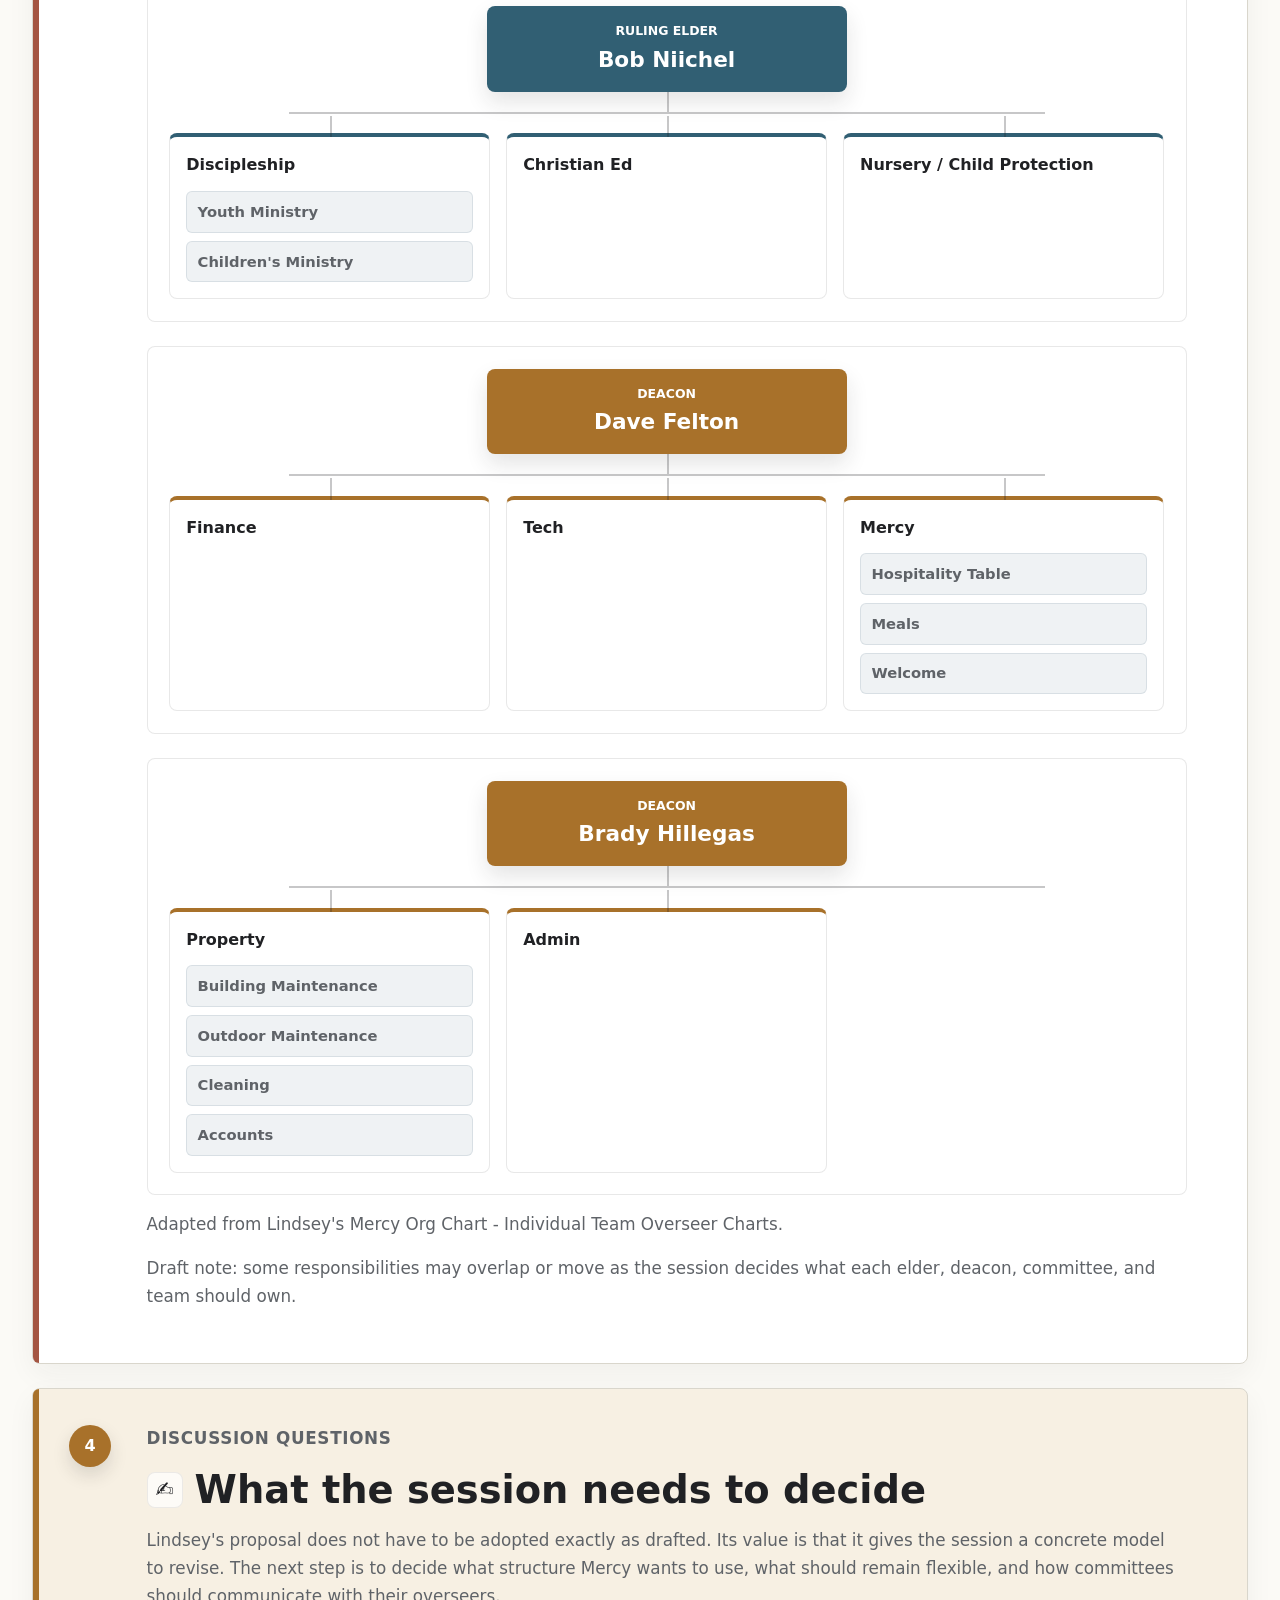
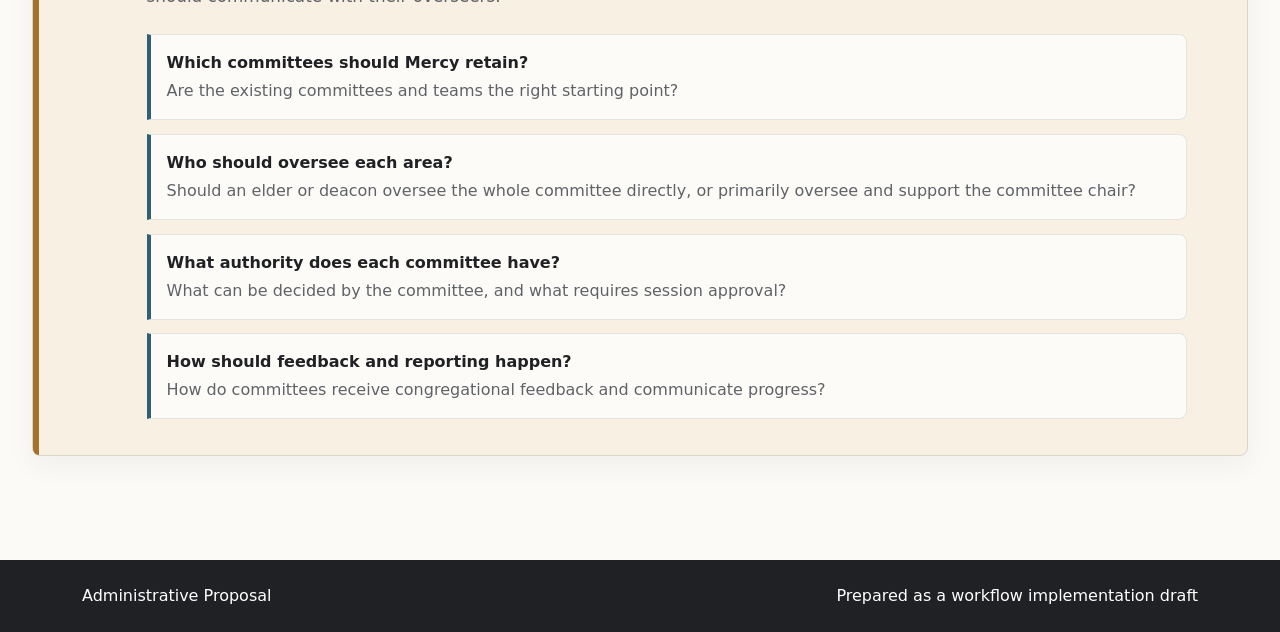
==== commit d1ec3ca7: "Replace overseer cards with flowchart layout" ====
--- a/admin-vision.html
+++ b/admin-vision.html
@@ -164,75 +164,103 @@
             </p>
           </div>
 
-          <div class="overseer-grid">
-            <article class="overseer-card elder">
-              <p class="role-label">Ruling Elder</p>
-              <h3>Nathan Harlan</h3>
-              <div class="org-branch" aria-hidden="true"></div>
-              <div class="committee-list">
-                <div><strong>Missions</strong></div>
-                <div><strong>Events</strong></div>
-                <div>
+          <div class="overseer-flow-list">
+            <article class="overseer-flow elder">
+              <div class="overseer-person">
+                <span>Ruling Elder</span>
+                <strong>Nathan Harlan</strong>
+              </div>
+              <div class="committee-row">
+                <div class="committee-node">Missions</div>
+                <div class="committee-node">Events</div>
+                <div class="committee-node has-children">
                   <strong>Hospitality</strong>
-                  <span>Hospitality Table, Meals, Welcome</span>
-                </div>
-              </div>
-            </article>
-
-            <article class="overseer-card elder">
-              <p class="role-label">Teaching Elder</p>
-              <h3>John Downs</h3>
-              <div class="org-branch" aria-hidden="true"></div>
-              <div class="committee-list">
-                <div>
+                  <div class="subcommittee-row">
+                    <span>Hospitality Table</span>
+                    <span>Meals</span>
+                    <span>Welcome</span>
+                  </div>
+                </div>
+              </div>
+            </article>
+
+            <article class="overseer-flow elder">
+              <div class="overseer-person">
+                <span>Teaching Elder</span>
+                <strong>John Downs</strong>
+              </div>
+              <div class="committee-row">
+                <div class="committee-node has-children">
                   <strong>Worship</strong>
-                  <span>Music, Communion, Sound / Slides</span>
-                </div>
-                <div>
+                  <div class="subcommittee-row">
+                    <span>Music</span>
+                    <span>Communion</span>
+                    <span>Sound / Slides</span>
+                  </div>
+                </div>
+                <div class="committee-node has-children">
                   <strong>Discipleship</strong>
-                  <span>Men's Ministry, Women's Ministry</span>
-                </div>
-              </div>
-            </article>
-
-            <article class="overseer-card elder">
-              <p class="role-label">Ruling Elder</p>
-              <h3>Bob Niichel</h3>
-              <div class="org-branch" aria-hidden="true"></div>
-              <div class="committee-list">
-                <div>
+                  <div class="subcommittee-row">
+                    <span>Men's Ministry</span>
+                    <span>Women's Ministry</span>
+                  </div>
+                </div>
+              </div>
+            </article>
+
+            <article class="overseer-flow elder">
+              <div class="overseer-person">
+                <span>Ruling Elder</span>
+                <strong>Bob Niichel</strong>
+              </div>
+              <div class="committee-row">
+                <div class="committee-node has-children">
                   <strong>Discipleship</strong>
-                  <span>Youth Ministry, Children's Ministry</span>
-                </div>
-                <div><strong>Christian Ed</strong></div>
-                <div><strong>Nursery / Child Protection</strong></div>
-              </div>
-            </article>
-
-            <article class="overseer-card deacon">
-              <p class="role-label">Deacon</p>
-              <h3>Dave Felton</h3>
-              <div class="org-branch" aria-hidden="true"></div>
-              <div class="committee-list">
-                <div><strong>Finance</strong></div>
-                <div><strong>Tech</strong></div>
-                <div>
+                  <div class="subcommittee-row">
+                    <span>Youth Ministry</span>
+                    <span>Children's Ministry</span>
+                  </div>
+                </div>
+                <div class="committee-node">Christian Ed</div>
+                <div class="committee-node">Nursery / Child Protection</div>
+              </div>
+            </article>
+
+            <article class="overseer-flow deacon">
+              <div class="overseer-person">
+                <span>Deacon</span>
+                <strong>Dave Felton</strong>
+              </div>
+              <div class="committee-row">
+                <div class="committee-node">Finance</div>
+                <div class="committee-node">Tech</div>
+                <div class="committee-node has-children">
                   <strong>Mercy</strong>
-                  <span>Hospitality Table, Meals, Welcome</span>
-                </div>
-              </div>
-            </article>
-
-            <article class="overseer-card deacon">
-              <p class="role-label">Deacon</p>
-              <h3>Brady Hillegas</h3>
-              <div class="org-branch" aria-hidden="true"></div>
-              <div class="committee-list">
-                <div>
+                  <div class="subcommittee-row">
+                    <span>Hospitality Table</span>
+                    <span>Meals</span>
+                    <span>Welcome</span>
+                  </div>
+                </div>
+              </div>
+            </article>
+
+            <article class="overseer-flow deacon">
+              <div class="overseer-person">
+                <span>Deacon</span>
+                <strong>Brady Hillegas</strong>
+              </div>
+              <div class="committee-row">
+                <div class="committee-node has-children">
                   <strong>Property</strong>
-                  <span>Building Maintenance, Outdoor Maintenance, Cleaning, Accounts</span>
-                </div>
-                <div><strong>Admin</strong></div>
+                  <div class="subcommittee-row">
+                    <span>Building Maintenance</span>
+                    <span>Outdoor Maintenance</span>
+                    <span>Cleaning</span>
+                    <span>Accounts</span>
+                  </div>
+                </div>
+                <div class="committee-node">Admin</div>
               </div>
             </article>
           </div>
--- a/styles.css
+++ b/styles.css
@@ -340,95 +340,114 @@
   margin-bottom: 0;
 }
 
-.overseer-grid {
-  display: grid;
-  grid-template-columns: repeat(2, minmax(0, 1fr));
-  gap: 1rem;
-  margin-top: 1.5rem;
-}
-
-.overseer-card {
-  position: relative;
-  padding: 1.2rem;
+.overseer-flow-list {
+  display: grid;
+  gap: 1.5rem;
+  margin-top: 1.5rem;
+}
+
+.overseer-flow {
+  padding: 1.35rem;
   background: rgba(255, 255, 255, 0.74);
   border: 1px solid rgba(32, 33, 36, 0.1);
-  border-top: 5px solid var(--accent);
   border-radius: 8px;
 }
 
-.overseer-card.deacon {
-  border-top-color: var(--gold);
-}
-
-.role-label {
-  margin-bottom: 0.25rem;
-  color: var(--accent);
+.overseer-person {
+  position: relative;
+  display: grid;
+  gap: 0.15rem;
+  width: min(100%, 360px);
+  margin: 0 auto;
+  padding: 1rem 1.25rem;
+  color: #ffffff;
+  background: var(--accent);
+  border-radius: 8px;
+  text-align: center;
+  box-shadow: 0 10px 22px rgba(32, 33, 36, 0.12);
+}
+
+.overseer-flow.deacon .overseer-person {
+  background: var(--gold);
+}
+
+.overseer-person span {
   font-size: 0.78rem;
   font-weight: 800;
   text-transform: uppercase;
 }
 
-.overseer-card h3 {
-  margin-bottom: 1rem;
-  font-size: 1.3rem;
-  font-weight: 800;
-}
-
-.org-branch {
+.overseer-person strong {
+  font-size: 1.35rem;
+}
+
+.committee-row {
   position: relative;
-  height: 28px;
-  margin: 0 0.85rem;
-}
-
-.org-branch::before {
+  display: grid;
+  grid-template-columns: repeat(3, minmax(0, 1fr));
+  gap: 1rem;
+  margin-top: 2.6rem;
+}
+
+.committee-row::before {
   content: "";
   position: absolute;
-  inset: 0 50% auto 50%;
-  height: 28px;
-  border-left: 2px solid rgba(32, 33, 36, 0.28);
-}
-
-.org-branch::after {
+  top: -1.35rem;
+  right: 12%;
+  left: 12%;
+  border-top: 2px solid rgba(32, 33, 36, 0.25);
+}
+
+.committee-row::after {
   content: "";
   position: absolute;
-  right: 0;
-  bottom: 0;
-  left: 0;
-  border-top: 2px solid rgba(32, 33, 36, 0.28);
-}
-
-.committee-list {
-  display: grid;
-  grid-template-columns: repeat(3, minmax(0, 1fr));
-  gap: 0.65rem;
-}
-
-.committee-list div {
+  top: -2.6rem;
+  left: 50%;
+  height: 1.25rem;
+  border-left: 2px solid rgba(32, 33, 36, 0.25);
+}
+
+.committee-node {
   position: relative;
-  padding: 0.85rem;
-  background: rgba(255, 255, 255, 0.7);
-  border: 1px solid rgba(32, 33, 36, 0.08);
+  display: grid;
+  align-content: start;
+  min-height: 74px;
+  padding: 1rem;
+  background: #ffffff;
+  border: 1px solid rgba(32, 33, 36, 0.1);
+  border-top: 4px solid var(--accent);
   border-radius: 8px;
-}
-
-.committee-list div::before {
+  font-weight: 800;
+}
+
+.committee-node::before {
   content: "";
   position: absolute;
-  top: -0.85rem;
+  top: -1.35rem;
   left: 50%;
-  height: 0.85rem;
-  border-left: 2px solid rgba(32, 33, 36, 0.28);
-}
-
-.committee-list strong {
+  height: 1.35rem;
+  border-left: 2px solid rgba(32, 33, 36, 0.25);
+}
+
+.overseer-flow.deacon .committee-node {
+  border-top-color: var(--gold);
+}
+
+.subcommittee-row {
+  display: grid;
+  gap: 0.5rem;
+  margin-top: 0.85rem;
+}
+
+.subcommittee-row span {
   display: block;
-}
-
-.committee-list span {
-  display: block;
-  margin-top: 0.25rem;
+  padding: 0.55rem 0.65rem;
   color: var(--muted-ink);
-  font-size: 0.95rem;
+  background: rgba(49, 95, 115, 0.08);
+  border: 1px solid rgba(49, 95, 115, 0.12);
+  border-radius: 6px;
+  font-size: 0.92rem;
+  font-weight: 700;
 }
 
 .flow-steps {
@@ -543,23 +562,25 @@
     gap: 0.25rem;
   }
 
-  .overseer-grid,
+  .overseer-flow-list,
   .flow-steps,
   .pathway-diagram {
     grid-template-columns: 1fr;
   }
 
   .pathway-arrow,
-  .flow-steps article:not(:last-child)::after,
-  .org-branch {
+  .flow-steps article:not(:last-child)::after {
     display: none;
   }
 
-  .committee-list {
+  .committee-row {
     grid-template-columns: 1fr;
-  }
-
-  .committee-list div::before {
+    margin-top: 1rem;
+  }
+
+  .committee-row::before,
+  .committee-row::after,
+  .committee-node::before {
     display: none;
   }
 }
